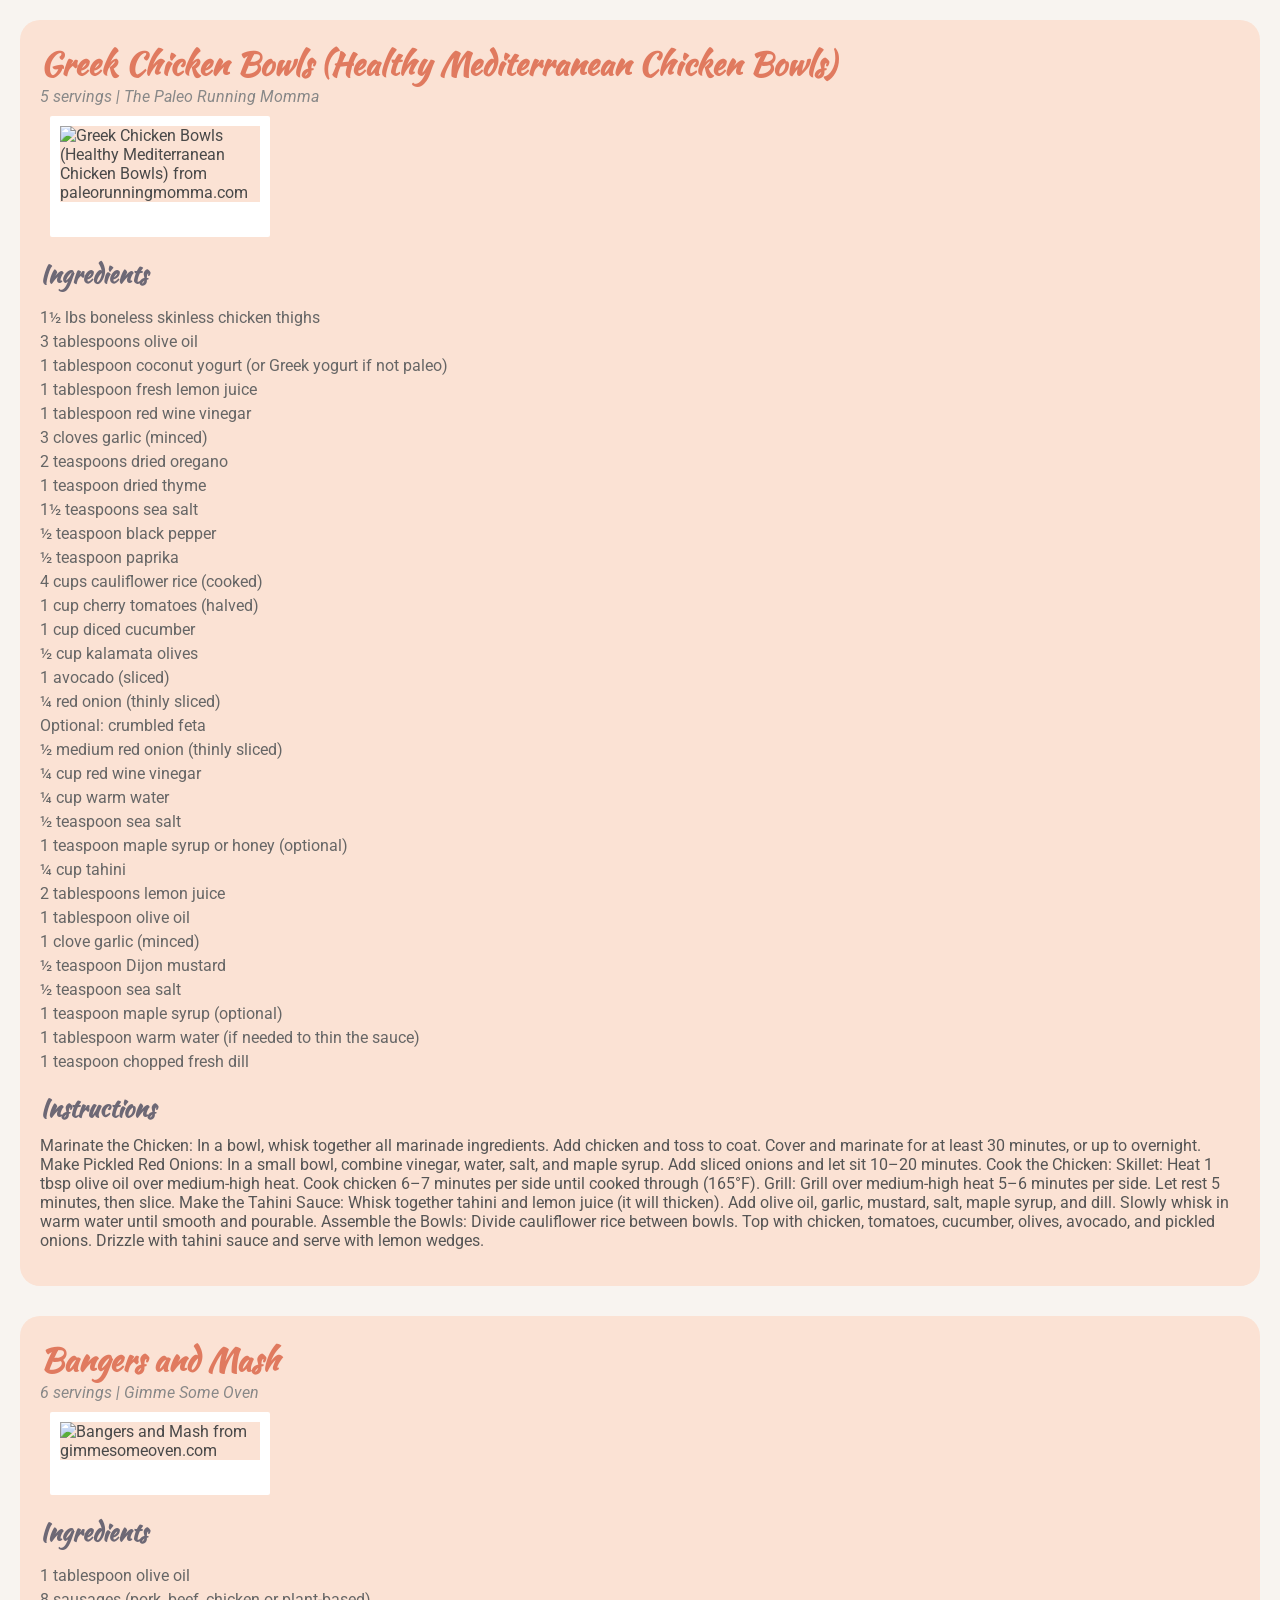
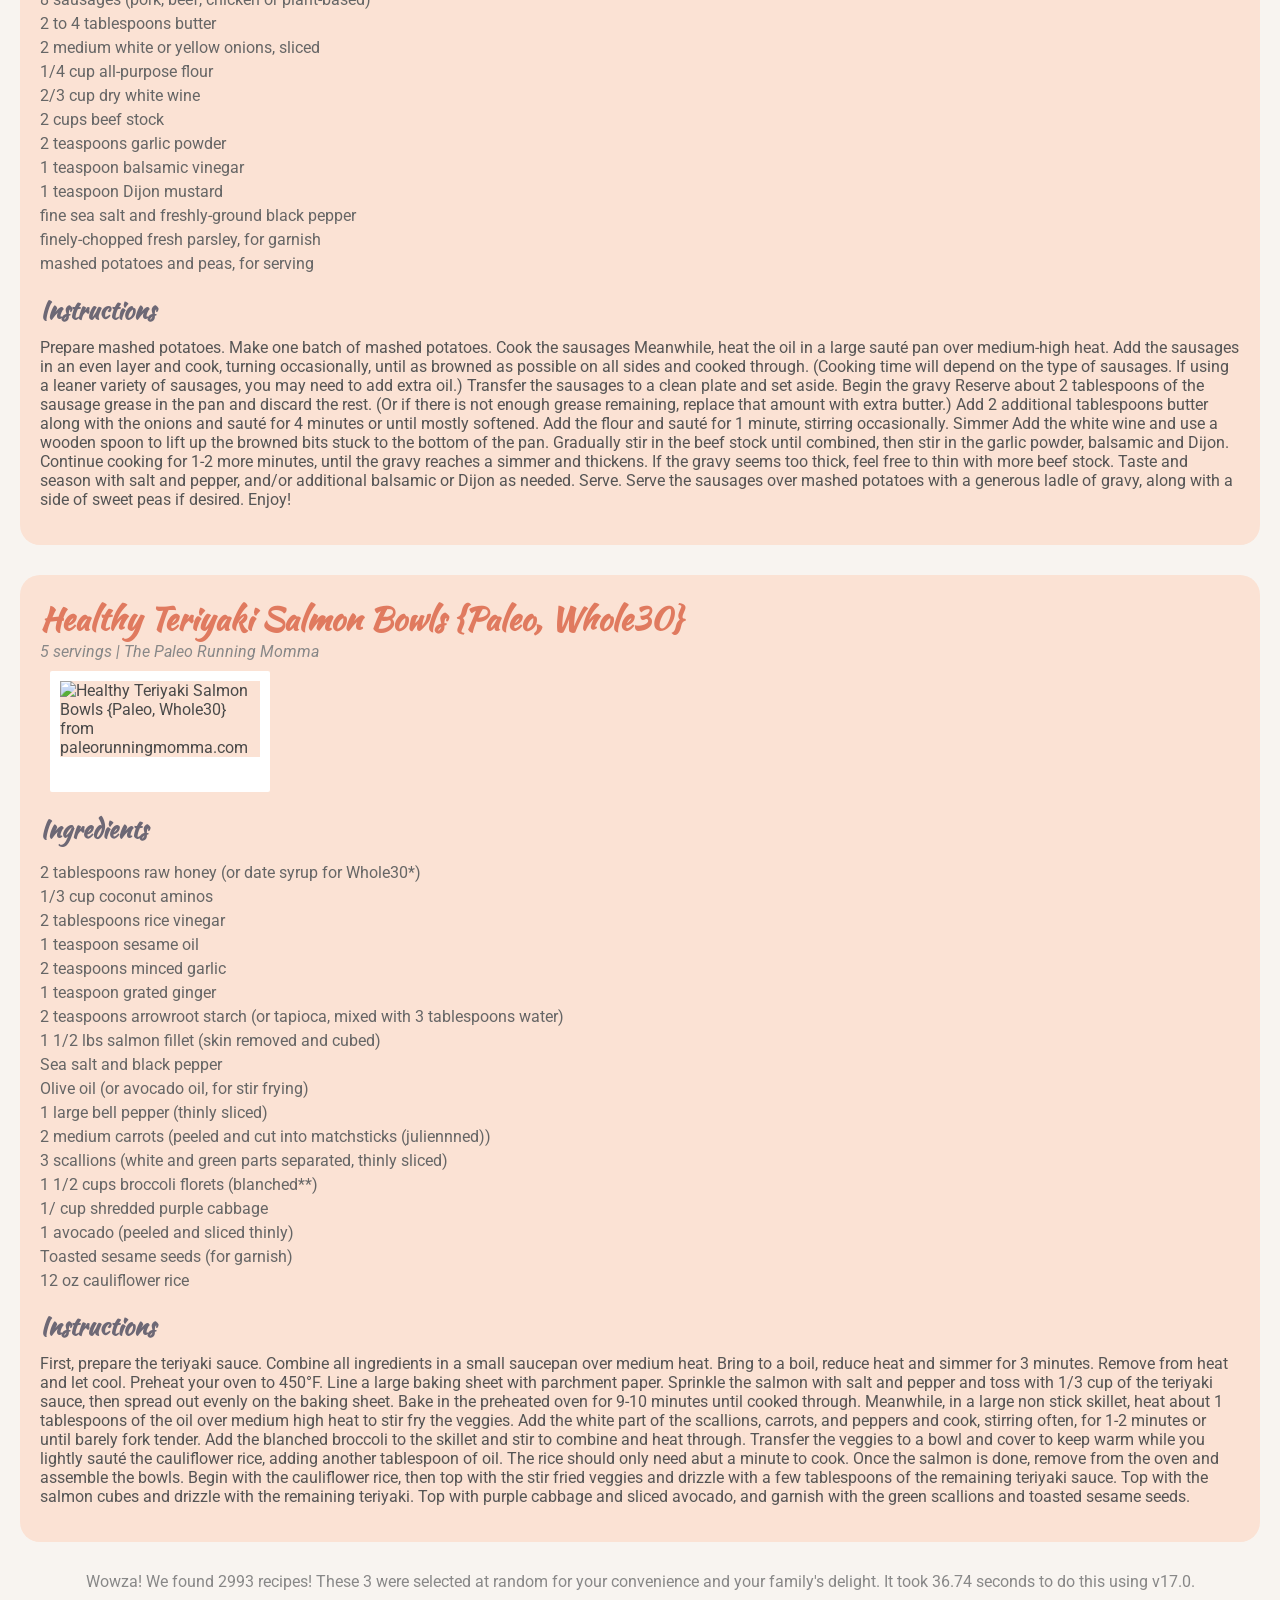
==== index.html @ 6d7c13f7 "Update weekly meals 2026-10-02" ====
<!DOCTYPE html>
<html lang="en">
    <head>
        <meta charset="UTF-8">
        <meta name="viewport" content="width=device-width, initial-scale=1.0">
        <title>Delicious Recipes</title>
        <link href="https://fonts.googleapis.com/css?family=Roboto" rel="stylesheet" type="text/css">
        <link href='https://fonts.googleapis.com/css?family=Kaushan+Script' rel='stylesheet' type='text/css'>
        <style>
            * {
                box-sizing: border-box;
            }

            body {
                font-family: "Roboto", sans-serif;
                background-color: #f8f4f0;
                color: #494949;
                margin: 20px;
            }

            h1 {
                font-family: "Kaushan Script", cursive;
                color: #e07a5f; /* Terracotta */
                margin: 0;
            }

            h2 {
                font-family: "Kaushan Script", cursive;
                color: #6d6875; /* Muted Purple */
                margin-bottom: 10px;
            }

            i {
                color: #888;
               display: block;
                margin-top: 0;
            }

            p {
                color: #555;
                margin-top: 0;
            }

            ul {
                list-style-type: none;
                padding: 0;
            }

            li {
                color: #666;
                margin-bottom: 5px;
            }

            .card {
                background-color: #fbe2d4;
                border-radius: 20px;
                padding: 20px;
                margin-bottom: 30px;
            }

            .polaroid {
                margin: 10px;
                position: relative;
                width: 220px;
            }

            .polaroid img {
                max-width: 250px;
                max-height: 250px;
                border-radius: 2px;
                border: 10px solid #fff;
                border-bottom: 35px solid #fff;
            }
        </style>
    </head>
	<body>
		<div class="card">
			<h1>Greek Chicken Bowls (Healthy Mediterranean Chicken Bowls)</h1>
			<i>5 servings | The Paleo Running Momma</i>
<div class="polaroid">
				<img src=https://www.paleorunningmomma.com/wp-content/uploads/2026/03/greek-chicken-bowls-9-scaled.jpg alt="Greek Chicken Bowls (Healthy Mediterranean Chicken Bowls) from paleorunningmomma.com" loading="lazy" />
			</div>
			<h2>Ingredients</h2>
			<ul>
				<li>1½ lbs boneless skinless chicken thighs</li>
				<li>3 tablespoons olive oil</li>
				<li>1 tablespoon coconut yogurt (or Greek yogurt if not paleo)</li>
				<li>1 tablespoon fresh lemon juice</li>
				<li>1 tablespoon red wine vinegar</li>
				<li>3 cloves garlic (minced)</li>
				<li>2 teaspoons dried oregano</li>
				<li>1 teaspoon dried thyme</li>
				<li>1½ teaspoons sea salt</li>
				<li>½ teaspoon black pepper</li>
				<li>½ teaspoon paprika</li>
				<li>4 cups cauliflower rice (cooked)</li>
				<li>1 cup cherry tomatoes (halved)</li>
				<li>1 cup diced cucumber</li>
				<li>½ cup kalamata olives</li>
				<li>1 avocado (sliced)</li>
				<li>¼ red onion (thinly sliced)</li>
				<li>Optional: crumbled feta</li>
				<li>½ medium red onion (thinly sliced)</li>
				<li>¼ cup red wine vinegar</li>
				<li>¼ cup warm water</li>
				<li>½ teaspoon sea salt</li>
				<li>1 teaspoon maple syrup or honey (optional)</li>
				<li>¼ cup tahini</li>
				<li>2 tablespoons lemon juice</li>
				<li>1 tablespoon olive oil</li>
				<li>1 clove garlic (minced)</li>
				<li>½ teaspoon Dijon mustard</li>
				<li>½ teaspoon sea salt</li>
				<li>1 teaspoon maple syrup (optional)</li>
				<li>1 tablespoon warm water (if needed to thin the sauce)</li>
				<li>1 teaspoon chopped fresh dill</li>
			</ul>
			<h2>Instructions</h2>
			<p>Marinate the Chicken:
In a bowl, whisk together all marinade ingredients. Add chicken and toss to coat. Cover and marinate for at least 30 minutes, or up to overnight.
Make Pickled Red Onions:
In a small bowl, combine vinegar, water, salt, and maple syrup. Add sliced onions and let sit 10–20 minutes.
Cook the Chicken:
Skillet: Heat 1 tbsp olive oil over medium-high heat. Cook chicken 6–7 minutes per side until cooked through (165°F).
Grill: Grill over medium-high heat 5–6 minutes per side.
Let rest 5 minutes, then slice.
Make the Tahini Sauce:
Whisk together tahini and lemon juice (it will thicken). Add olive oil, garlic, mustard, salt, maple syrup, and dill. Slowly whisk in warm water until smooth and pourable.
Assemble the Bowls:
Divide cauliflower rice between bowls. Top with chicken, tomatoes, cucumber, olives, avocado, and pickled onions. Drizzle with tahini sauce and serve with lemon wedges.</p>
		</div>
		<div class="card">
			<h1>Bangers and Mash</h1>
			<i>6 servings | Gimme Some Oven</i>
<div class="polaroid">
				<img src=https://www.gimmesomeoven.com/wp-content/uploads/2024/12/Bangers-and-Mash-Recipe-10-225x225.jpg alt="Bangers and Mash from gimmesomeoven.com" loading="lazy" />
			</div>
			<h2>Ingredients</h2>
			<ul>
				<li>1 tablespoon olive oil</li>
				<li>8 sausages (pork, beef, chicken or plant-based)</li>
				<li>2 to 4 tablespoons butter</li>
				<li>2 medium white or yellow onions, sliced</li>
				<li>1/4 cup all-purpose flour</li>
				<li>2/3 cup dry white wine</li>
				<li>2 cups beef stock</li>
				<li>2 teaspoons garlic powder</li>
				<li>1 teaspoon balsamic vinegar</li>
				<li>1 teaspoon Dijon mustard</li>
				<li>fine sea salt and freshly-ground black pepper</li>
				<li>finely-chopped fresh parsley, for garnish</li>
				<li>mashed potatoes and peas, for serving</li>
			</ul>
			<h2>Instructions</h2>
			<p>Prepare mashed potatoes.
Make one batch of mashed potatoes.
Cook the sausages
Meanwhile, heat the oil in a large sauté pan over medium-high heat. Add the sausages in an even layer and cook, turning occasionally, until as browned as possible on all sides and cooked through. (Cooking time will depend on the type of sausages. If using a leaner variety of sausages, you may need to add extra oil.) Transfer the sausages to a clean plate and set aside.
Begin the gravy
Reserve about 2 tablespoons of the sausage grease in the pan and discard the rest. (Or if there is not enough grease remaining, replace that amount with extra butter.) Add 2 additional tablespoons butter along with the onions and sauté for 4 minutes or until mostly softened. Add the flour and sauté for 1 minute, stirring occasionally.
Simmer
Add the white wine and use a wooden spoon to lift up the browned bits stuck to the bottom of the pan. Gradually stir in the beef stock until combined, then stir in the garlic powder, balsamic and Dijon. Continue cooking for 1-2 more minutes, until the gravy reaches a simmer and thickens. If the gravy seems too thick, feel free to thin with more beef stock. Taste and season with salt and pepper, and/or additional balsamic or Dijon as needed.
Serve. Serve the sausages over mashed potatoes with a generous ladle of gravy, along with a side of sweet peas if desired. Enjoy!</p>
		</div>
		<div class="card">
			<h1>Healthy Teriyaki Salmon Bowls {Paleo, Whole30}</h1>
			<i>5 servings | The Paleo Running Momma</i>
<div class="polaroid">
				<img src=https://www.paleorunningmomma.com/wp-content/uploads/2026/03/paleo-teriyaki-salmon-bowls-3-scaled.jpg alt="Healthy Teriyaki Salmon Bowls {Paleo, Whole30} from paleorunningmomma.com" loading="lazy" />
			</div>
			<h2>Ingredients</h2>
			<ul>
				<li>2 tablespoons raw honey (or date syrup for Whole30*)</li>
				<li>1/3 cup coconut aminos</li>
				<li>2 tablespoons rice vinegar</li>
				<li>1 teaspoon sesame oil</li>
				<li>2 teaspoons minced garlic</li>
				<li>1 teaspoon grated ginger</li>
				<li>2 teaspoons arrowroot starch (or tapioca, mixed with 3 tablespoons water)</li>
				<li>1 1/2 lbs salmon fillet (skin removed and cubed)</li>
				<li>Sea salt and black pepper</li>
				<li>Olive oil (or avocado oil, for stir frying)</li>
				<li>1 large bell pepper (thinly sliced)</li>
				<li>2 medium carrots (peeled and cut into matchsticks (juliennned))</li>
				<li>3 scallions (white and green parts separated, thinly sliced)</li>
				<li>1 1/2 cups broccoli florets (blanched**)</li>
				<li>1/ cup shredded purple cabbage</li>
				<li>1 avocado (peeled and sliced thinly)</li>
				<li>Toasted sesame seeds (for garnish)</li>
				<li>12 oz cauliflower rice</li>
			</ul>
			<h2>Instructions</h2>
			<p>First, prepare the teriyaki sauce. Combine all ingredients in a small saucepan over medium heat. Bring to a boil, reduce heat and simmer for 3 minutes. Remove from heat and let cool.
Preheat your oven to 450°F. Line a large baking sheet with parchment paper. Sprinkle the salmon with salt and pepper and toss with 1/3 cup of the teriyaki sauce, then spread out evenly on the baking sheet. Bake in the preheated oven for 9-10 minutes until cooked through.
Meanwhile, in a large non stick skillet, heat about 1 tablespoons of the oil over medium high heat to stir fry the veggies. Add the white part of the scallions, carrots, and peppers and cook, stirring often, for 1-2 minutes or until barely fork tender. Add the blanched broccoli to the skillet and stir to combine and heat through.
Transfer the veggies to a bowl and cover to keep warm while you lightly sauté the cauliflower rice, adding another tablespoon of oil. The rice should only need abut a minute to cook.
Once the salmon is done, remove from the oven and assemble the bowls. Begin with the cauliflower rice, then top with the stir fried veggies and drizzle with a few tablespoons of the remaining teriyaki sauce. Top with the salmon cubes and drizzle with the remaining teriyaki. Top with purple cabbage and sliced avocado, and garnish with the green scallions and toasted sesame seeds.</p>
		</div>
		<p style="color: #888;text-align: center;">Wowza! We found 2993 recipes! These 3 were selected at random for your convenience and your family's delight. It took 36.74 seconds to do this using v17.0.</p>
</body>
</html>
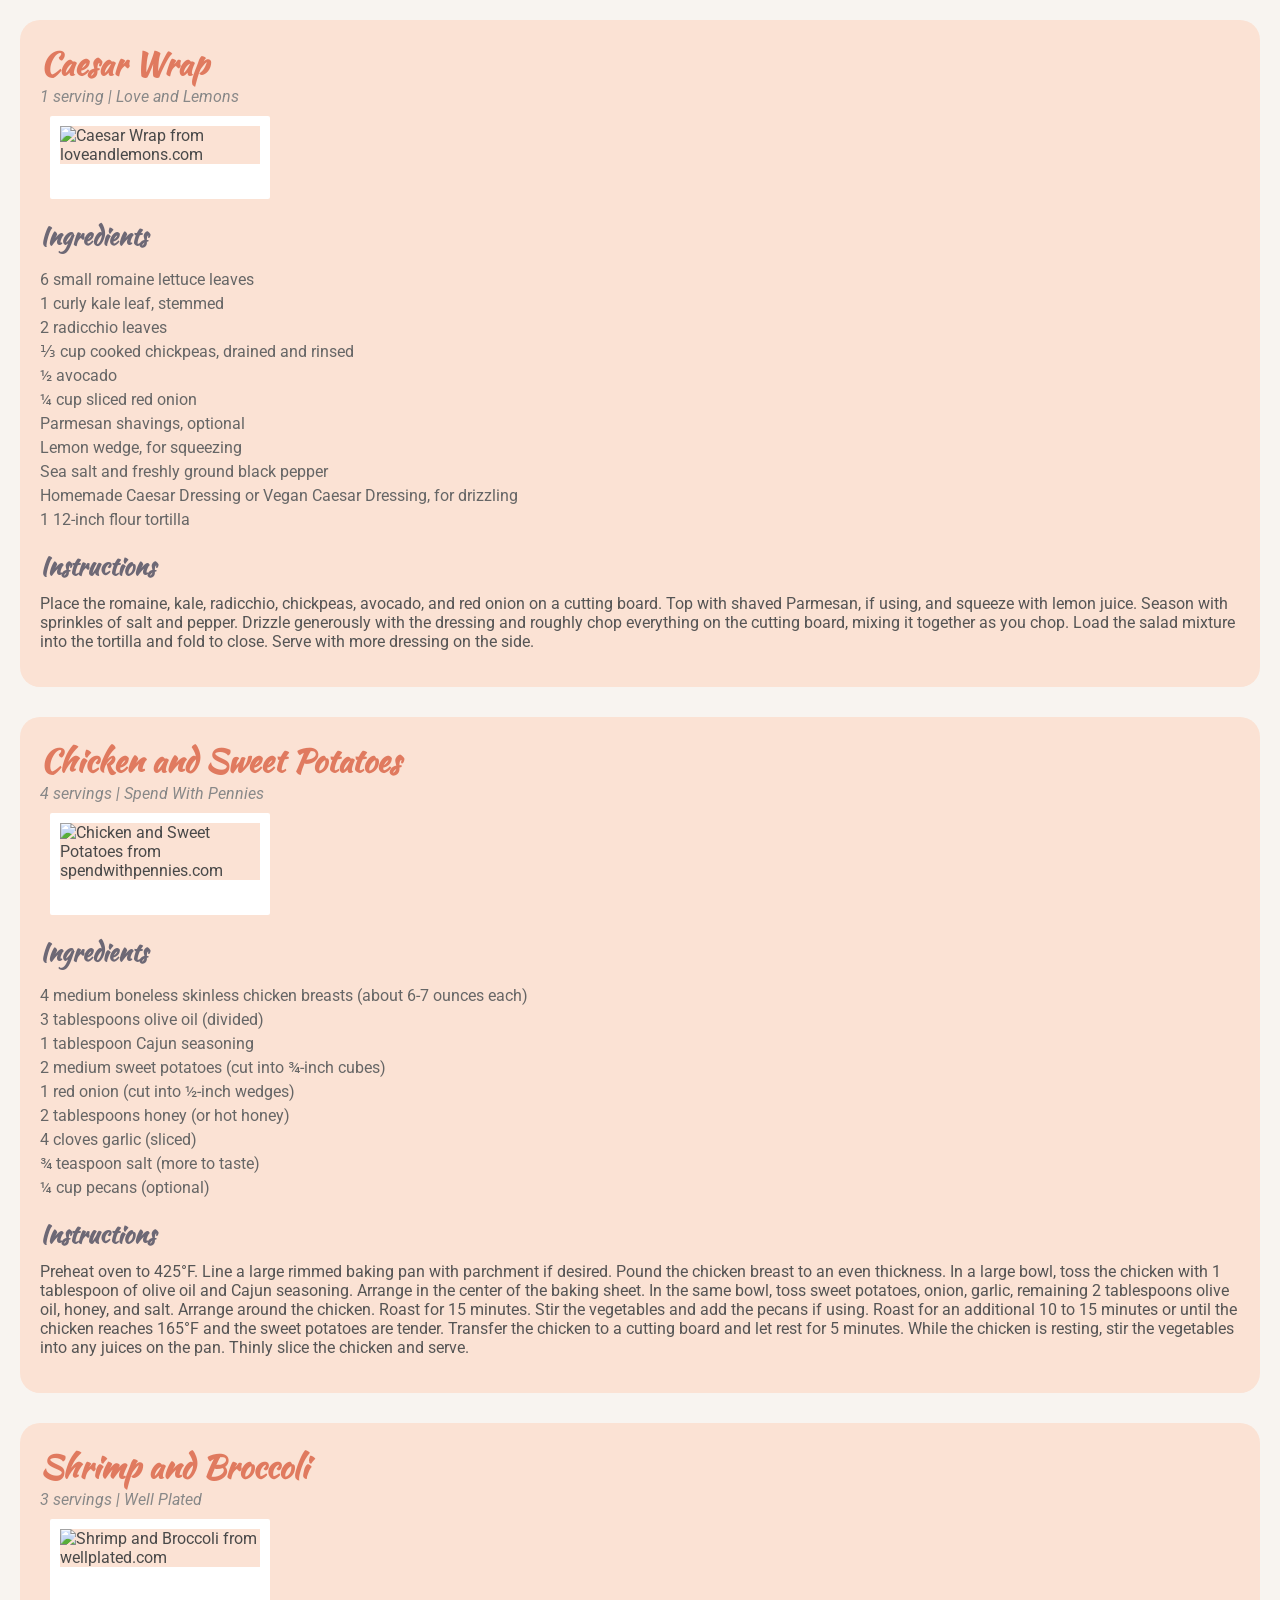
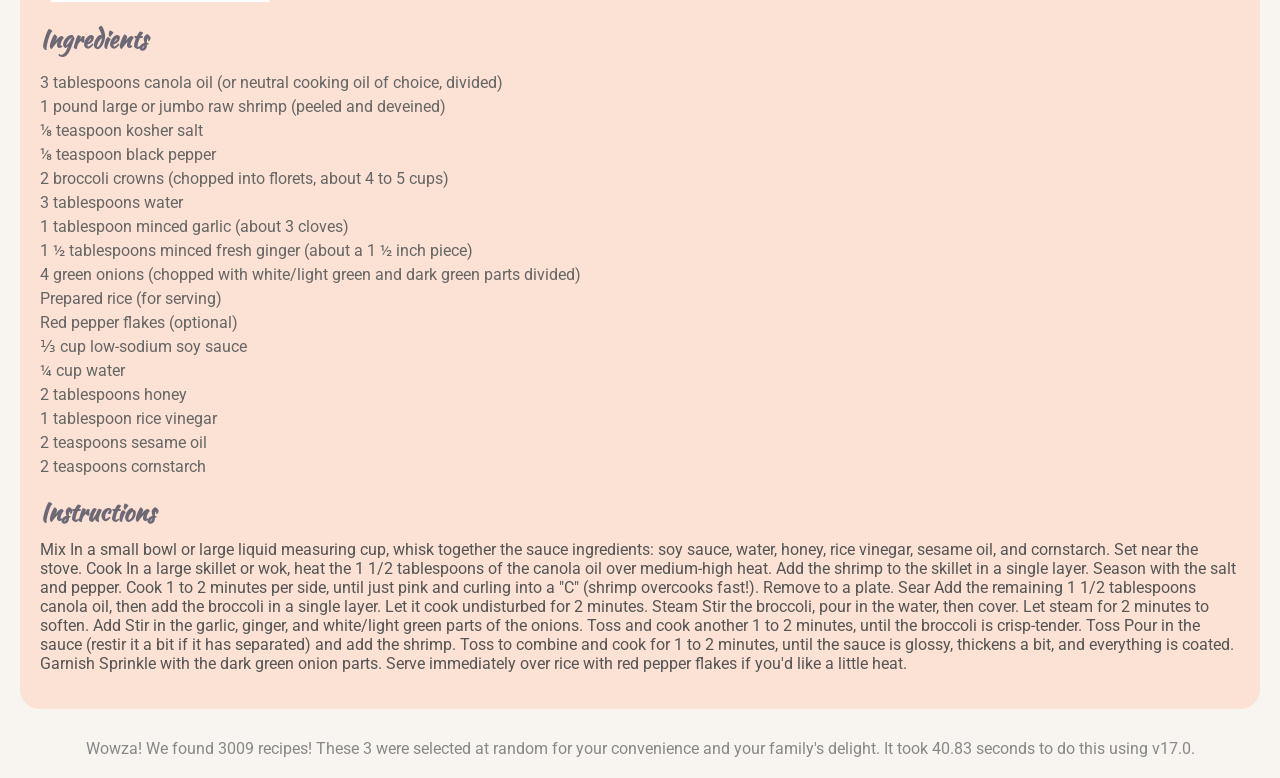
==== commit 982cc78d: "Update weekly meals 2026-10-09" ====
--- a/index.html
+++ b/index.html
@@ -75,127 +75,99 @@
     </head>
 	<body>
 		<div class="card">
-			<h1>Greek Chicken Bowls (Healthy Mediterranean Chicken Bowls)</h1>
-			<i>5 servings | The Paleo Running Momma</i>
+			<h1>Caesar Wrap</h1>
+			<i>1 serving | Love and Lemons</i>
 <div class="polaroid">
-				<img src=https://www.paleorunningmomma.com/wp-content/uploads/2026/03/greek-chicken-bowls-9-scaled.jpg alt="Greek Chicken Bowls (Healthy Mediterranean Chicken Bowls) from paleorunningmomma.com" loading="lazy" />
+				<img src=https://cdn.loveandlemons.com/wp-content/uploads/2026/04/caesar-salad-wrap-social.jpg alt="Caesar Wrap from loveandlemons.com" loading="lazy" />
 			</div>
 			<h2>Ingredients</h2>
 			<ul>
-				<li>1½ lbs boneless skinless chicken thighs</li>
-				<li>3 tablespoons olive oil</li>
-				<li>1 tablespoon coconut yogurt (or Greek yogurt if not paleo)</li>
-				<li>1 tablespoon fresh lemon juice</li>
-				<li>1 tablespoon red wine vinegar</li>
-				<li>3 cloves garlic (minced)</li>
-				<li>2 teaspoons dried oregano</li>
-				<li>1 teaspoon dried thyme</li>
-				<li>1½ teaspoons sea salt</li>
-				<li>½ teaspoon black pepper</li>
-				<li>½ teaspoon paprika</li>
-				<li>4 cups cauliflower rice (cooked)</li>
-				<li>1 cup cherry tomatoes (halved)</li>
-				<li>1 cup diced cucumber</li>
-				<li>½ cup kalamata olives</li>
-				<li>1 avocado (sliced)</li>
-				<li>¼ red onion (thinly sliced)</li>
-				<li>Optional: crumbled feta</li>
-				<li>½ medium red onion (thinly sliced)</li>
-				<li>¼ cup red wine vinegar</li>
-				<li>¼ cup warm water</li>
-				<li>½ teaspoon sea salt</li>
-				<li>1 teaspoon maple syrup or honey (optional)</li>
-				<li>¼ cup tahini</li>
-				<li>2 tablespoons lemon juice</li>
-				<li>1 tablespoon olive oil</li>
-				<li>1 clove garlic (minced)</li>
-				<li>½ teaspoon Dijon mustard</li>
-				<li>½ teaspoon sea salt</li>
-				<li>1 teaspoon maple syrup (optional)</li>
-				<li>1 tablespoon warm water (if needed to thin the sauce)</li>
-				<li>1 teaspoon chopped fresh dill</li>
+				<li>6 small romaine lettuce leaves</li>
+				<li>1 curly kale leaf, stemmed</li>
+				<li>2 radicchio leaves</li>
+				<li>⅓ cup cooked chickpeas, drained and rinsed</li>
+				<li>½ avocado</li>
+				<li>¼ cup sliced red onion</li>
+				<li>Parmesan shavings, optional</li>
+				<li>Lemon wedge, for squeezing</li>
+				<li>Sea salt and freshly ground black pepper</li>
+				<li>Homemade Caesar Dressing or Vegan Caesar Dressing, for drizzling</li>
+				<li>1 12-inch flour tortilla</li>
 			</ul>
 			<h2>Instructions</h2>
-			<p>Marinate the Chicken:
-In a bowl, whisk together all marinade ingredients. Add chicken and toss to coat. Cover and marinate for at least 30 minutes, or up to overnight.
-Make Pickled Red Onions:
-In a small bowl, combine vinegar, water, salt, and maple syrup. Add sliced onions and let sit 10–20 minutes.
-Cook the Chicken:
-Skillet: Heat 1 tbsp olive oil over medium-high heat. Cook chicken 6–7 minutes per side until cooked through (165°F).
-Grill: Grill over medium-high heat 5–6 minutes per side.
-Let rest 5 minutes, then slice.
-Make the Tahini Sauce:
-Whisk together tahini and lemon juice (it will thicken). Add olive oil, garlic, mustard, salt, maple syrup, and dill. Slowly whisk in warm water until smooth and pourable.
-Assemble the Bowls:
-Divide cauliflower rice between bowls. Top with chicken, tomatoes, cucumber, olives, avocado, and pickled onions. Drizzle with tahini sauce and serve with lemon wedges.</p>
+			<p>Place the romaine, kale, radicchio, chickpeas, avocado, and red onion on a cutting board. Top with shaved Parmesan, if using, and squeeze with lemon juice. Season with sprinkles of salt and pepper.
+Drizzle generously with the dressing and roughly chop everything on the cutting board, mixing it together as you chop.
+Load the salad mixture into the tortilla and fold to close. Serve with more dressing on the side.</p>
 		</div>
 		<div class="card">
-			<h1>Bangers and Mash</h1>
-			<i>6 servings | Gimme Some Oven</i>
+			<h1>Chicken and Sweet Potatoes</h1>
+			<i>4 servings | Spend With Pennies</i>
 <div class="polaroid">
-				<img src=https://www.gimmesomeoven.com/wp-content/uploads/2024/12/Bangers-and-Mash-Recipe-10-225x225.jpg alt="Bangers and Mash from gimmesomeoven.com" loading="lazy" />
+				<img src=https://www.spendwithpennies.com/wp-content/uploads/2026/08/Sheet-Pan-Chicken-and-Sweet-Potatoes-SpendWithPennies-9.jpg alt="Chicken and Sweet Potatoes from spendwithpennies.com" loading="lazy" />
 			</div>
 			<h2>Ingredients</h2>
 			<ul>
-				<li>1 tablespoon olive oil</li>
-				<li>8 sausages (pork, beef, chicken or plant-based)</li>
-				<li>2 to 4 tablespoons butter</li>
-				<li>2 medium white or yellow onions, sliced</li>
-				<li>1/4 cup all-purpose flour</li>
-				<li>2/3 cup dry white wine</li>
-				<li>2 cups beef stock</li>
-				<li>2 teaspoons garlic powder</li>
-				<li>1 teaspoon balsamic vinegar</li>
-				<li>1 teaspoon Dijon mustard</li>
-				<li>fine sea salt and freshly-ground black pepper</li>
-				<li>finely-chopped fresh parsley, for garnish</li>
-				<li>mashed potatoes and peas, for serving</li>
+				<li>4 medium boneless skinless chicken breasts (about 6-7 ounces each)</li>
+				<li>3 tablespoons olive oil (divided)</li>
+				<li>1 tablespoon Cajun seasoning</li>
+				<li>2 medium sweet potatoes (cut into ¾-inch cubes)</li>
+				<li>1 red onion (cut into ½-inch wedges)</li>
+				<li>2 tablespoons honey (or hot honey)</li>
+				<li>4 cloves garlic (sliced)</li>
+				<li>¾ teaspoon salt (more to taste)</li>
+				<li>¼ cup pecans (optional)</li>
 			</ul>
 			<h2>Instructions</h2>
-			<p>Prepare mashed potatoes.
-Make one batch of mashed potatoes.
-Cook the sausages
-Meanwhile, heat the oil in a large sauté pan over medium-high heat. Add the sausages in an even layer and cook, turning occasionally, until as browned as possible on all sides and cooked through. (Cooking time will depend on the type of sausages. If using a leaner variety of sausages, you may need to add extra oil.) Transfer the sausages to a clean plate and set aside.
-Begin the gravy
-Reserve about 2 tablespoons of the sausage grease in the pan and discard the rest. (Or if there is not enough grease remaining, replace that amount with extra butter.) Add 2 additional tablespoons butter along with the onions and sauté for 4 minutes or until mostly softened. Add the flour and sauté for 1 minute, stirring occasionally.
-Simmer
-Add the white wine and use a wooden spoon to lift up the browned bits stuck to the bottom of the pan. Gradually stir in the beef stock until combined, then stir in the garlic powder, balsamic and Dijon. Continue cooking for 1-2 more minutes, until the gravy reaches a simmer and thickens. If the gravy seems too thick, feel free to thin with more beef stock. Taste and season with salt and pepper, and/or additional balsamic or Dijon as needed.
-Serve. Serve the sausages over mashed potatoes with a generous ladle of gravy, along with a side of sweet peas if desired. Enjoy!</p>
+			<p>Preheat oven to 425°F. Line a large rimmed baking pan with parchment if desired.
+Pound the chicken breast to an even thickness.
+In a large bowl, toss the chicken with 1 tablespoon of olive oil and Cajun seasoning. Arrange in the center of the baking sheet.
+In the same bowl, toss sweet potatoes, onion, garlic, remaining 2 tablespoons olive oil, honey, and salt. Arrange around the chicken.
+Roast for 15 minutes. Stir the vegetables and add the pecans if using. Roast for an additional 10 to 15 minutes or until the chicken reaches 165°F and the sweet potatoes are tender.
+Transfer the chicken to a cutting board and let rest for 5 minutes. While the chicken is resting, stir the vegetables into any juices on the pan.
+Thinly slice the chicken and serve.</p>
 		</div>
 		<div class="card">
-			<h1>Healthy Teriyaki Salmon Bowls {Paleo, Whole30}</h1>
-			<i>5 servings | The Paleo Running Momma</i>
+			<h1>Shrimp and Broccoli</h1>
+			<i>3 servings | Well Plated</i>
 <div class="polaroid">
-				<img src=https://www.paleorunningmomma.com/wp-content/uploads/2026/03/paleo-teriyaki-salmon-bowls-3-scaled.jpg alt="Healthy Teriyaki Salmon Bowls {Paleo, Whole30} from paleorunningmomma.com" loading="lazy" />
+				<img src=https://www.wellplated.com/wp-content/uploads/2026/07/Shrimp-and-Broccoli-Discover.jpg alt="Shrimp and Broccoli from wellplated.com" loading="lazy" />
 			</div>
 			<h2>Ingredients</h2>
 			<ul>
-				<li>2 tablespoons raw honey (or date syrup for Whole30*)</li>
-				<li>1/3 cup coconut aminos</li>
-				<li>2 tablespoons rice vinegar</li>
-				<li>1 teaspoon sesame oil</li>
-				<li>2 teaspoons minced garlic</li>
-				<li>1 teaspoon grated ginger</li>
-				<li>2 teaspoons arrowroot starch (or tapioca, mixed with 3 tablespoons water)</li>
-				<li>1 1/2 lbs salmon fillet (skin removed and cubed)</li>
-				<li>Sea salt and black pepper</li>
-				<li>Olive oil (or avocado oil, for stir frying)</li>
-				<li>1 large bell pepper (thinly sliced)</li>
-				<li>2 medium carrots (peeled and cut into matchsticks (juliennned))</li>
-				<li>3 scallions (white and green parts separated, thinly sliced)</li>
-				<li>1 1/2 cups broccoli florets (blanched**)</li>
-				<li>1/ cup shredded purple cabbage</li>
-				<li>1 avocado (peeled and sliced thinly)</li>
-				<li>Toasted sesame seeds (for garnish)</li>
-				<li>12 oz cauliflower rice</li>
+				<li>3 tablespoons canola oil (or neutral cooking oil of choice, divided)</li>
+				<li>1 pound large or jumbo raw shrimp (peeled and deveined)</li>
+				<li>⅛ teaspoon kosher salt</li>
+				<li>⅛ teaspoon black pepper</li>
+				<li>2 broccoli crowns (chopped into florets, about 4 to 5 cups)</li>
+				<li>3 tablespoons water</li>
+				<li>1 tablespoon minced garlic (about 3 cloves)</li>
+				<li>1 ½ tablespoons minced fresh ginger (about a 1 ½ inch piece)</li>
+				<li>4 green onions (chopped with white/light green and dark green parts divided)</li>
+				<li>Prepared rice (for serving)</li>
+				<li>Red pepper flakes (optional)</li>
+				<li>⅓ cup low-sodium soy sauce</li>
+				<li>¼ cup water</li>
+				<li>2 tablespoons honey</li>
+				<li>1 tablespoon rice vinegar</li>
+				<li>2 teaspoons sesame oil</li>
+				<li>2 teaspoons cornstarch</li>
 			</ul>
 			<h2>Instructions</h2>
-			<p>First, prepare the teriyaki sauce. Combine all ingredients in a small saucepan over medium heat. Bring to a boil, reduce heat and simmer for 3 minutes. Remove from heat and let cool.
-Preheat your oven to 450°F. Line a large baking sheet with parchment paper. Sprinkle the salmon with salt and pepper and toss with 1/3 cup of the teriyaki sauce, then spread out evenly on the baking sheet. Bake in the preheated oven for 9-10 minutes until cooked through.
-Meanwhile, in a large non stick skillet, heat about 1 tablespoons of the oil over medium high heat to stir fry the veggies. Add the white part of the scallions, carrots, and peppers and cook, stirring often, for 1-2 minutes or until barely fork tender. Add the blanched broccoli to the skillet and stir to combine and heat through.
-Transfer the veggies to a bowl and cover to keep warm while you lightly sauté the cauliflower rice, adding another tablespoon of oil. The rice should only need abut a minute to cook.
-Once the salmon is done, remove from the oven and assemble the bowls. Begin with the cauliflower rice, then top with the stir fried veggies and drizzle with a few tablespoons of the remaining teriyaki sauce. Top with the salmon cubes and drizzle with the remaining teriyaki. Top with purple cabbage and sliced avocado, and garnish with the green scallions and toasted sesame seeds.</p>
+			<p>Mix
+In a small bowl or large liquid measuring cup, whisk together the sauce ingredients: soy sauce, water, honey, rice vinegar, sesame oil, and cornstarch. Set near the stove.
+Cook
+In a large skillet or wok, heat the 1 1/2 tablespoons of the canola oil over medium-high heat. Add the shrimp to the skillet in a single layer. Season with the salt and pepper. Cook 1 to 2 minutes per side, until just pink and curling into a "C" (shrimp overcooks fast!). Remove to a plate.
+Sear
+Add the remaining 1 1/2 tablespoons canola oil, then add the broccoli in a single layer. Let it cook undisturbed for 2 minutes.
+Steam
+Stir the broccoli, pour in the water, then cover. Let steam for 2 minutes to soften.
+Add
+Stir in the garlic, ginger, and white/light green parts of the onions. Toss and cook another 1 to 2 minutes, until the broccoli is crisp-tender.
+Toss
+Pour in the sauce (restir it a bit if it has separated) and add the shrimp. Toss to combine and cook for 1 to 2 minutes, until the sauce is glossy, thickens a bit, and everything is coated.
+Garnish
+Sprinkle with the dark green onion parts. Serve immediately over rice with red pepper flakes if you'd like a little heat.</p>
 		</div>
-		<p style="color: #888;text-align: center;">Wowza! We found 2993 recipes! These 3 were selected at random for your convenience and your family's delight. It took 36.74 seconds to do this using v17.0.</p>
+		<p style="color: #888;text-align: center;">Wowza! We found 3009 recipes! These 3 were selected at random for your convenience and your family's delight. It took 40.83 seconds to do this using v17.0.</p>
 </body>
 </html>
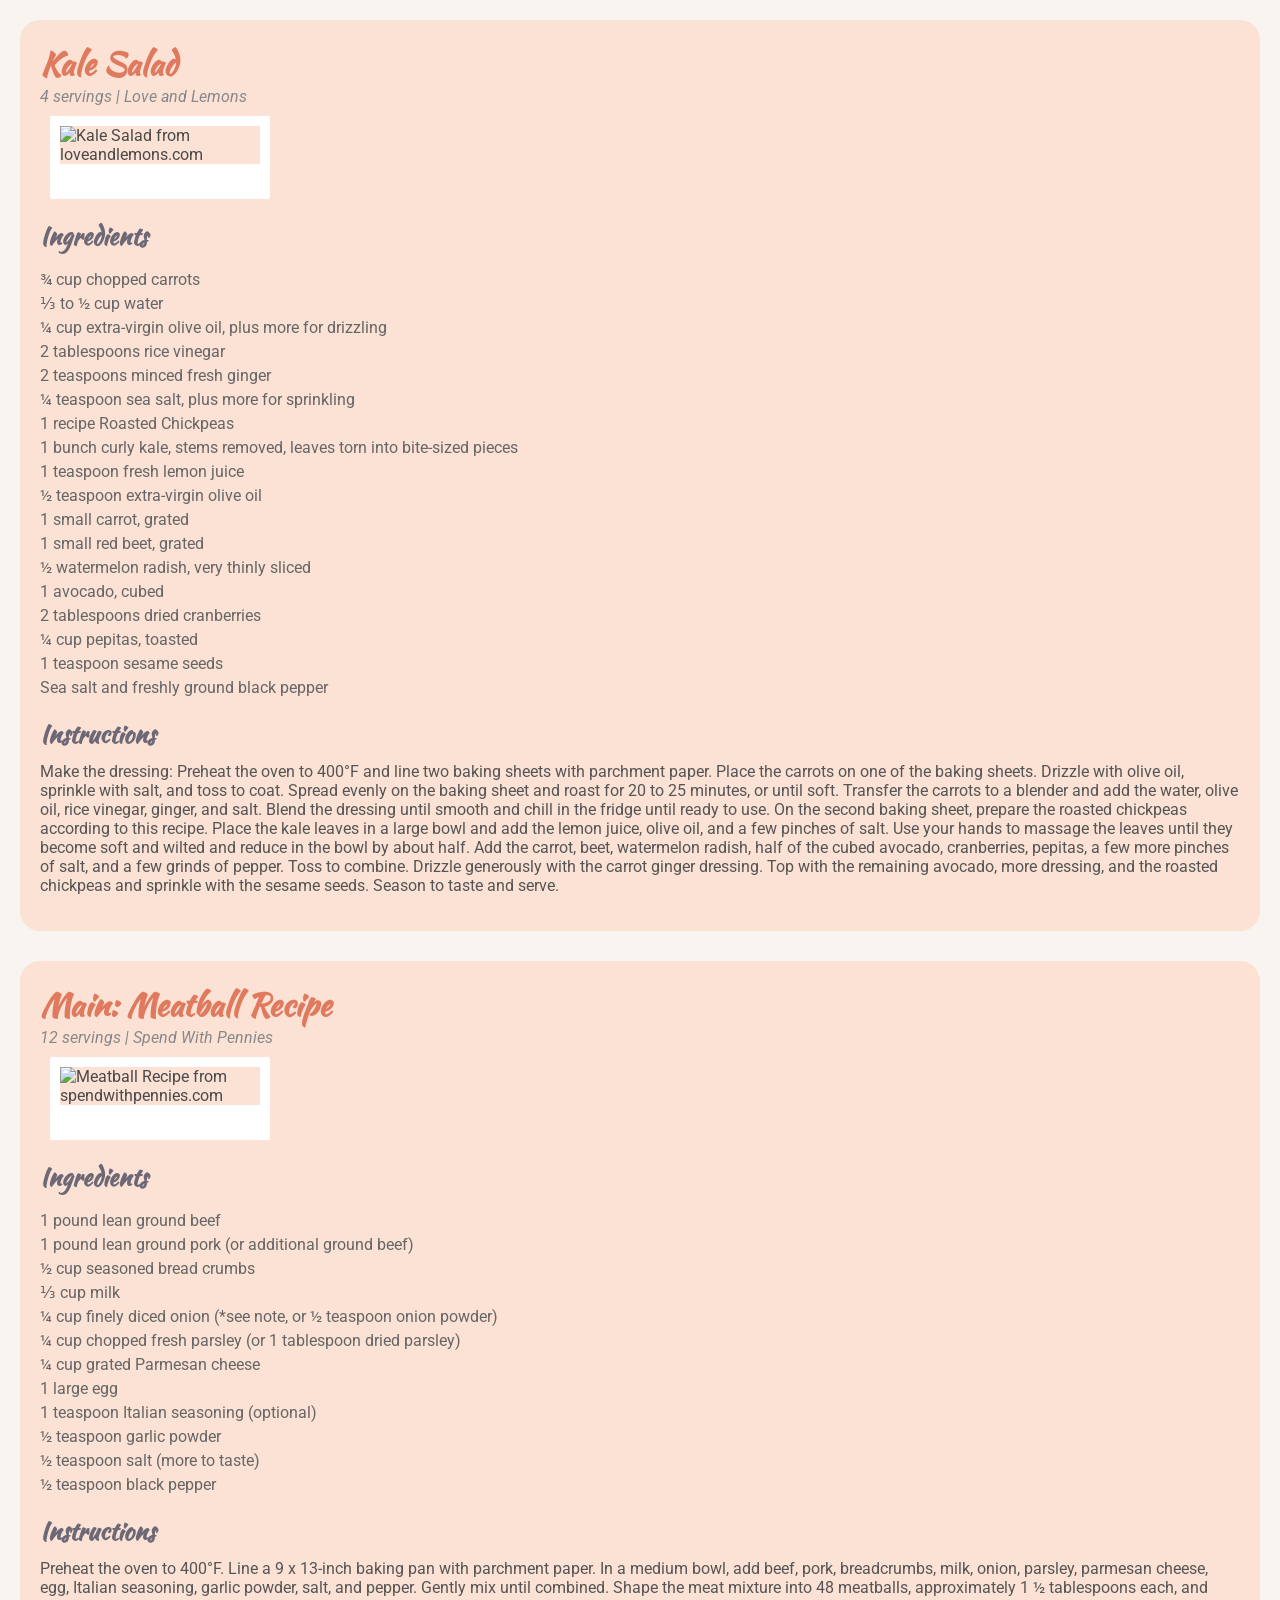
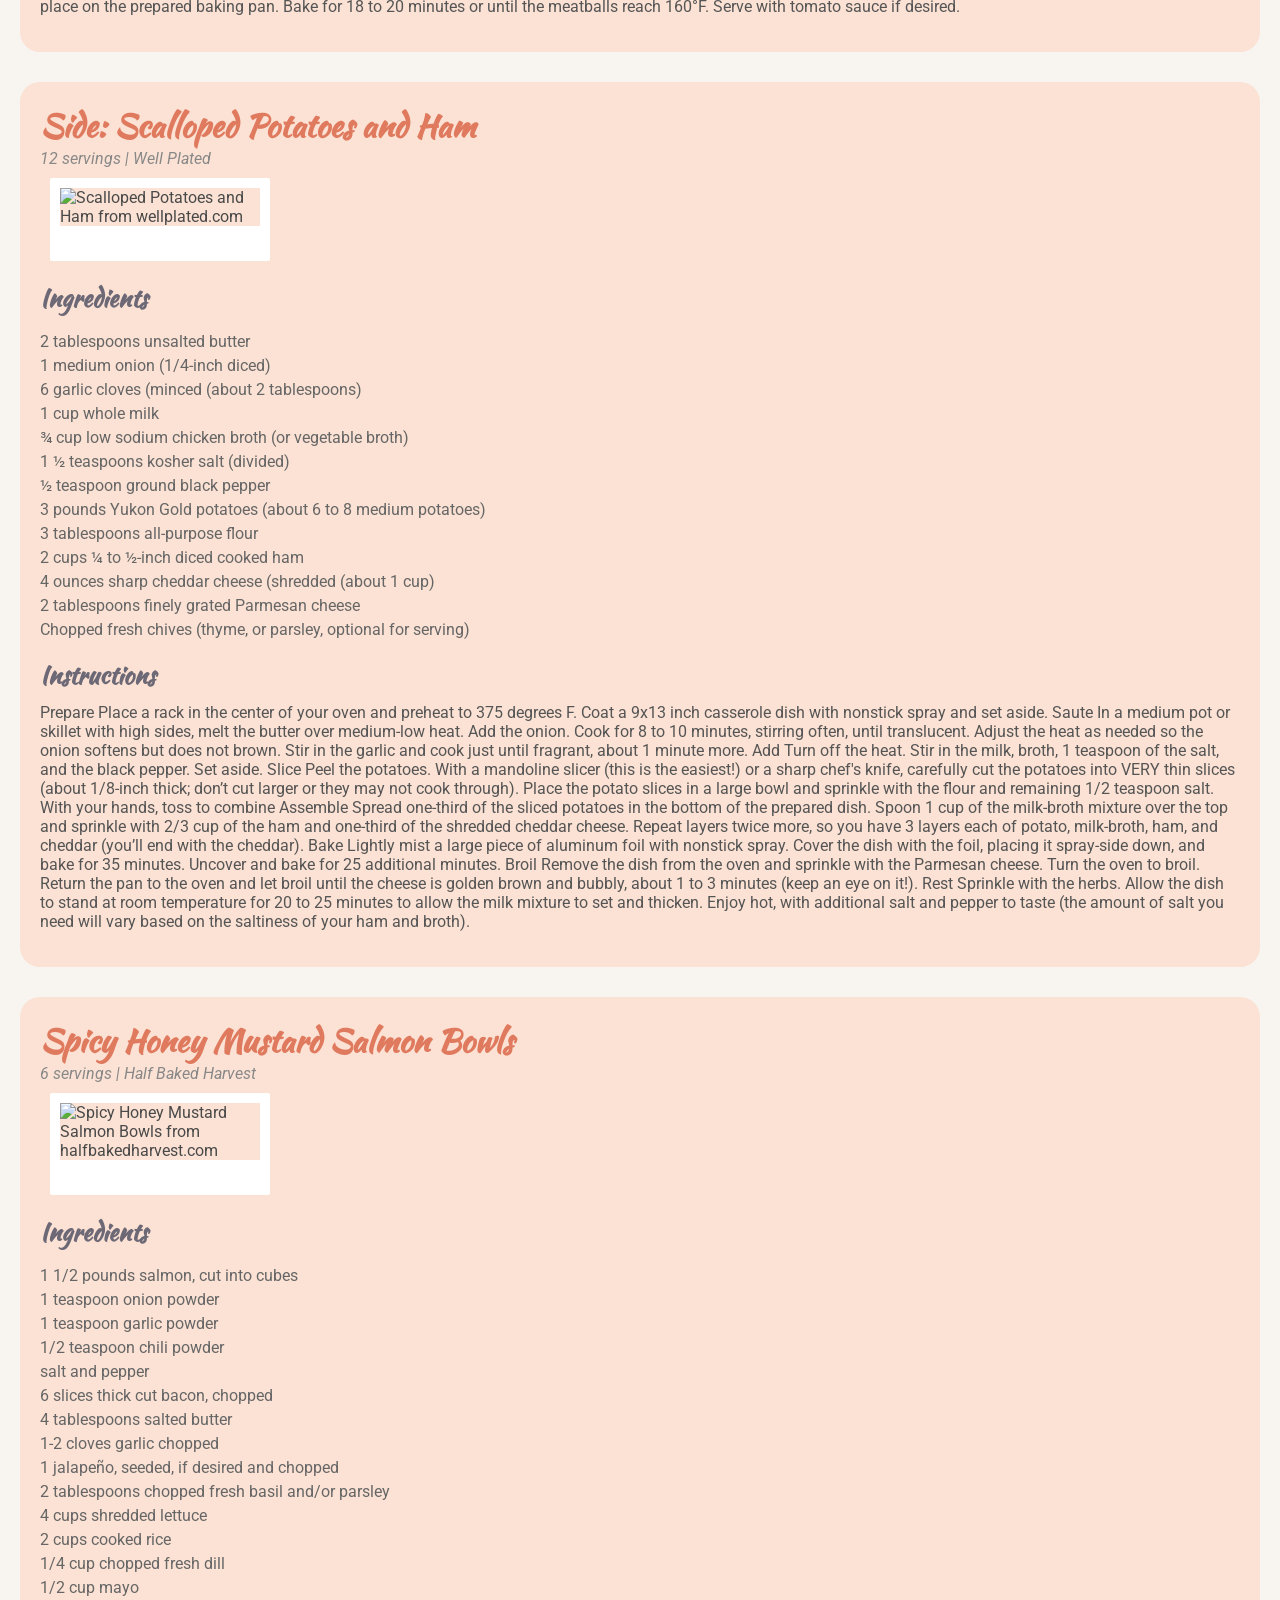
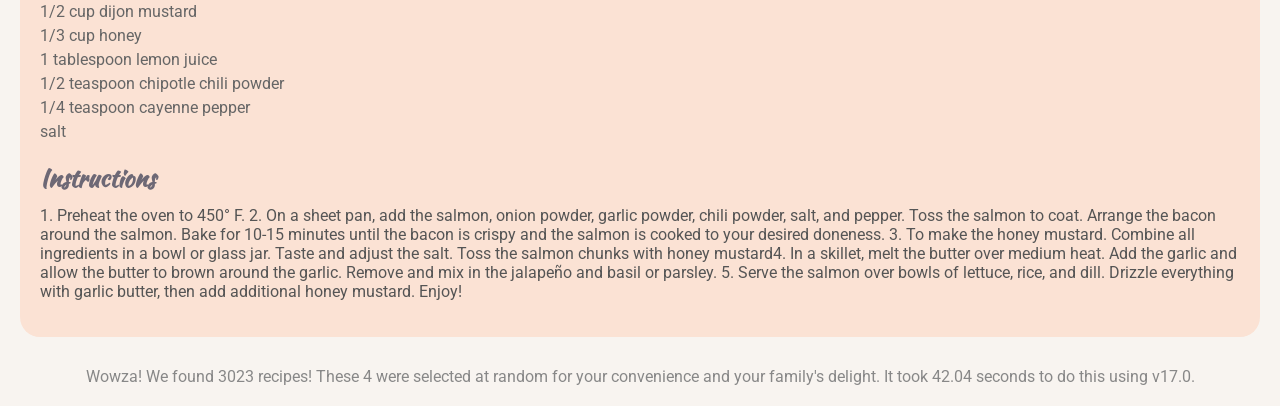
==== commit a9839612: "Update weekly meals 2026-10-16" ====
--- a/index.html
+++ b/index.html
@@ -75,99 +75,138 @@
     </head>
 	<body>
 		<div class="card">
-			<h1>Caesar Wrap</h1>
-			<i>1 serving | Love and Lemons</i>
-<div class="polaroid">
-				<img src=https://cdn.loveandlemons.com/wp-content/uploads/2026/04/caesar-salad-wrap-social.jpg alt="Caesar Wrap from loveandlemons.com" loading="lazy" />
-			</div>
-			<h2>Ingredients</h2>
-			<ul>
-				<li>6 small romaine lettuce leaves</li>
-				<li>1 curly kale leaf, stemmed</li>
-				<li>2 radicchio leaves</li>
-				<li>⅓ cup cooked chickpeas, drained and rinsed</li>
-				<li>½ avocado</li>
-				<li>¼ cup sliced red onion</li>
-				<li>Parmesan shavings, optional</li>
-				<li>Lemon wedge, for squeezing</li>
+			<h1>Kale Salad</h1>
+			<i>4 servings | Love and Lemons</i>
+<div class="polaroid">
+				<img src=https://cdn.loveandlemons.com/wp-content/uploads/opengraph/2019/01/kale-salad.jpg alt="Kale Salad from loveandlemons.com" loading="lazy" />
+			</div>
+			<h2>Ingredients</h2>
+			<ul>
+				<li>¾ cup chopped carrots</li>
+				<li>⅓ to ½ cup water</li>
+				<li>¼ cup extra-virgin olive oil, plus more for drizzling</li>
+				<li>2 tablespoons rice vinegar</li>
+				<li>2 teaspoons minced fresh ginger</li>
+				<li>¼ teaspoon sea salt, plus more for sprinkling</li>
+				<li>1 recipe Roasted Chickpeas</li>
+				<li>1 bunch curly kale, stems removed, leaves torn into bite-sized pieces</li>
+				<li>1 teaspoon fresh lemon juice</li>
+				<li>½ teaspoon extra-virgin olive oil</li>
+				<li>1 small carrot, grated</li>
+				<li>1 small red beet, grated</li>
+				<li>½ watermelon radish, very thinly sliced</li>
+				<li>1 avocado, cubed</li>
+				<li>2 tablespoons dried cranberries</li>
+				<li>¼ cup pepitas, toasted</li>
+				<li>1 teaspoon sesame seeds</li>
 				<li>Sea salt and freshly ground black pepper</li>
-				<li>Homemade Caesar Dressing or Vegan Caesar Dressing, for drizzling</li>
-				<li>1 12-inch flour tortilla</li>
-			</ul>
-			<h2>Instructions</h2>
-			<p>Place the romaine, kale, radicchio, chickpeas, avocado, and red onion on a cutting board. Top with shaved Parmesan, if using, and squeeze with lemon juice. Season with sprinkles of salt and pepper.
-Drizzle generously with the dressing and roughly chop everything on the cutting board, mixing it together as you chop.
-Load the salad mixture into the tortilla and fold to close. Serve with more dressing on the side.</p>
-		</div>
-		<div class="card">
-			<h1>Chicken and Sweet Potatoes</h1>
-			<i>4 servings | Spend With Pennies</i>
-<div class="polaroid">
-				<img src=https://www.spendwithpennies.com/wp-content/uploads/2026/08/Sheet-Pan-Chicken-and-Sweet-Potatoes-SpendWithPennies-9.jpg alt="Chicken and Sweet Potatoes from spendwithpennies.com" loading="lazy" />
-			</div>
-			<h2>Ingredients</h2>
-			<ul>
-				<li>4 medium boneless skinless chicken breasts (about 6-7 ounces each)</li>
-				<li>3 tablespoons olive oil (divided)</li>
-				<li>1 tablespoon Cajun seasoning</li>
-				<li>2 medium sweet potatoes (cut into ¾-inch cubes)</li>
-				<li>1 red onion (cut into ½-inch wedges)</li>
-				<li>2 tablespoons honey (or hot honey)</li>
-				<li>4 cloves garlic (sliced)</li>
-				<li>¾ teaspoon salt (more to taste)</li>
-				<li>¼ cup pecans (optional)</li>
-			</ul>
-			<h2>Instructions</h2>
-			<p>Preheat oven to 425°F. Line a large rimmed baking pan with parchment if desired.
-Pound the chicken breast to an even thickness.
-In a large bowl, toss the chicken with 1 tablespoon of olive oil and Cajun seasoning. Arrange in the center of the baking sheet.
-In the same bowl, toss sweet potatoes, onion, garlic, remaining 2 tablespoons olive oil, honey, and salt. Arrange around the chicken.
-Roast for 15 minutes. Stir the vegetables and add the pecans if using. Roast for an additional 10 to 15 minutes or until the chicken reaches 165°F and the sweet potatoes are tender.
-Transfer the chicken to a cutting board and let rest for 5 minutes. While the chicken is resting, stir the vegetables into any juices on the pan.
-Thinly slice the chicken and serve.</p>
-		</div>
-		<div class="card">
-			<h1>Shrimp and Broccoli</h1>
-			<i>3 servings | Well Plated</i>
-<div class="polaroid">
-				<img src=https://www.wellplated.com/wp-content/uploads/2026/07/Shrimp-and-Broccoli-Discover.jpg alt="Shrimp and Broccoli from wellplated.com" loading="lazy" />
-			</div>
-			<h2>Ingredients</h2>
-			<ul>
-				<li>3 tablespoons canola oil (or neutral cooking oil of choice, divided)</li>
-				<li>1 pound large or jumbo raw shrimp (peeled and deveined)</li>
-				<li>⅛ teaspoon kosher salt</li>
-				<li>⅛ teaspoon black pepper</li>
-				<li>2 broccoli crowns (chopped into florets, about 4 to 5 cups)</li>
-				<li>3 tablespoons water</li>
-				<li>1 tablespoon minced garlic (about 3 cloves)</li>
-				<li>1 ½ tablespoons minced fresh ginger (about a 1 ½ inch piece)</li>
-				<li>4 green onions (chopped with white/light green and dark green parts divided)</li>
-				<li>Prepared rice (for serving)</li>
-				<li>Red pepper flakes (optional)</li>
-				<li>⅓ cup low-sodium soy sauce</li>
-				<li>¼ cup water</li>
-				<li>2 tablespoons honey</li>
-				<li>1 tablespoon rice vinegar</li>
-				<li>2 teaspoons sesame oil</li>
-				<li>2 teaspoons cornstarch</li>
-			</ul>
-			<h2>Instructions</h2>
-			<p>Mix
-In a small bowl or large liquid measuring cup, whisk together the sauce ingredients: soy sauce, water, honey, rice vinegar, sesame oil, and cornstarch. Set near the stove.
-Cook
-In a large skillet or wok, heat the 1 1/2 tablespoons of the canola oil over medium-high heat. Add the shrimp to the skillet in a single layer. Season with the salt and pepper. Cook 1 to 2 minutes per side, until just pink and curling into a "C" (shrimp overcooks fast!). Remove to a plate.
-Sear
-Add the remaining 1 1/2 tablespoons canola oil, then add the broccoli in a single layer. Let it cook undisturbed for 2 minutes.
-Steam
-Stir the broccoli, pour in the water, then cover. Let steam for 2 minutes to soften.
+			</ul>
+			<h2>Instructions</h2>
+			<p>Make the dressing: Preheat the oven to 400°F and line two baking sheets with parchment paper. Place the carrots on one of the baking sheets. Drizzle with olive oil, sprinkle with salt, and toss to coat. Spread evenly on the baking sheet and roast for 20 to 25 minutes, or until soft. Transfer the carrots to a blender and add the water, olive oil, rice vinegar, ginger, and salt. Blend the dressing until smooth and chill in the fridge until ready to use.
+On the second baking sheet, prepare the roasted chickpeas according to this recipe.
+Place the kale leaves in a large bowl and add the lemon juice, olive oil, and a few pinches of salt. Use your hands to massage the leaves until they become soft and wilted and reduce in the bowl by about half.
+Add the carrot, beet, watermelon radish, half of the cubed avocado, cranberries, pepitas, a few more pinches of salt, and a few grinds of pepper. Toss to combine. Drizzle generously with the carrot ginger dressing. Top with the remaining avocado, more dressing, and the roasted chickpeas and sprinkle with the sesame seeds. Season to taste and serve.</p>
+		</div>
+		<div class="card">
+			<h1>Main: Meatball Recipe</h1>
+			<i>12 servings | Spend With Pennies</i>
+<div class="polaroid">
+				<img src=https://www.spendwithpennies.com/wp-content/uploads/2026/07/cropped-Meatball-Recipe-SpendWithPennies.jpg alt="Meatball Recipe from spendwithpennies.com" loading="lazy" />
+			</div>
+			<h2>Ingredients</h2>
+			<ul>
+				<li>1 pound lean ground beef</li>
+				<li>1 pound lean ground pork (or additional ground beef)</li>
+				<li>½ cup seasoned bread crumbs</li>
+				<li>⅓ cup milk</li>
+				<li>¼ cup finely diced onion (*see note, or ½ teaspoon onion powder)</li>
+				<li>¼ cup chopped fresh parsley (or 1 tablespoon dried parsley)</li>
+				<li>¼ cup grated Parmesan cheese</li>
+				<li>1 large egg</li>
+				<li>1 teaspoon Italian seasoning (optional)</li>
+				<li>½ teaspoon garlic powder</li>
+				<li>½ teaspoon salt (more to taste)</li>
+				<li>½ teaspoon black pepper</li>
+			</ul>
+			<h2>Instructions</h2>
+			<p>Preheat the oven to 400°F. Line a 9 x 13-inch baking pan with parchment paper.
+In a medium bowl, add beef, pork, breadcrumbs, milk, onion, parsley, parmesan cheese, egg, Italian seasoning, garlic powder, salt, and pepper. Gently mix until combined.
+Shape the meat mixture into 48 meatballs, approximately 1 ½ tablespoons each, and place on the prepared baking pan.
+Bake for 18 to 20 minutes or until the meatballs reach 160°F.
+Serve with tomato sauce if desired.</p>
+		</div>
+		<div class="card">
+			<h1>Side: Scalloped Potatoes and Ham</h1>
+			<i>12 servings | Well Plated</i>
+<div class="polaroid">
+				<img src=https://www.wellplated.com/wp-content/uploads/2023/03/Best-Scalloped-Potatoes-and-Ham.jpg alt="Scalloped Potatoes and Ham from wellplated.com" loading="lazy" />
+			</div>
+			<h2>Ingredients</h2>
+			<ul>
+				<li>2 tablespoons unsalted butter</li>
+				<li>1 medium onion (1/4-inch diced)</li>
+				<li>6 garlic cloves (minced (about 2 tablespoons)</li>
+				<li>1 cup whole milk</li>
+				<li>¾ cup low sodium chicken broth (or vegetable broth)</li>
+				<li>1 ½ teaspoons kosher salt (divided)</li>
+				<li>½ teaspoon ground black pepper</li>
+				<li>3 pounds Yukon Gold potatoes (about 6 to 8 medium potatoes)</li>
+				<li>3 tablespoons all-purpose flour</li>
+				<li>2 cups ¼ to ½-inch diced cooked ham</li>
+				<li>4 ounces sharp cheddar cheese (shredded (about 1 cup)</li>
+				<li>2 tablespoons finely grated Parmesan cheese</li>
+				<li>Chopped fresh chives (thyme, or parsley, optional for serving)</li>
+			</ul>
+			<h2>Instructions</h2>
+			<p>Prepare
+Place a rack in the center of your oven and preheat to 375 degrees F. Coat a 9x13 inch casserole dish with nonstick spray and set aside.
+Saute
+In a medium pot or skillet with high sides, melt the butter over medium-low heat. Add the onion. Cook for 8 to 10 minutes, stirring often, until translucent. Adjust the heat as needed so the onion softens but does not brown. Stir in the garlic and cook just until fragrant, about 1 minute more.
 Add
-Stir in the garlic, ginger, and white/light green parts of the onions. Toss and cook another 1 to 2 minutes, until the broccoli is crisp-tender.
-Toss
-Pour in the sauce (restir it a bit if it has separated) and add the shrimp. Toss to combine and cook for 1 to 2 minutes, until the sauce is glossy, thickens a bit, and everything is coated.
-Garnish
-Sprinkle with the dark green onion parts. Serve immediately over rice with red pepper flakes if you'd like a little heat.</p>
-		</div>
-		<p style="color: #888;text-align: center;">Wowza! We found 3009 recipes! These 3 were selected at random for your convenience and your family's delight. It took 40.83 seconds to do this using v17.0.</p>
+Turn off the heat. Stir in the milk, broth, 1 teaspoon of the salt, and the black pepper. Set aside.
+Slice
+Peel the potatoes. With a mandoline slicer (this is the easiest!) or a sharp chef's knife, carefully cut the potatoes into VERY thin slices (about 1/8-inch thick; don’t cut larger or they may not cook through). Place the potato slices in a large bowl and sprinkle with the flour and remaining 1/2 teaspoon salt. With your hands, toss to combine
+Assemble
+Spread one-third of the sliced potatoes in the bottom of the prepared dish. Spoon 1 cup of the milk-broth mixture over the top and sprinkle with 2/3 cup of the ham and one-third of the shredded cheddar cheese. Repeat layers twice more, so you have 3 layers each of potato, milk-broth, ham, and cheddar (you’ll end with the cheddar).
+Bake
+Lightly mist a large piece of aluminum foil with nonstick spray. Cover the dish with the foil, placing it spray-side down, and bake for 35 minutes. Uncover and bake for 25 additional minutes.
+Broil
+Remove the dish from the oven and sprinkle with the Parmesan cheese. Turn the oven to broil. Return the pan to the oven and let broil until the cheese is golden brown and bubbly, about 1 to 3 minutes (keep an eye on it!).
+Rest
+Sprinkle with the herbs. Allow the dish to stand at room temperature for 20 to 25 minutes to allow the milk mixture to set and thicken. Enjoy hot, with additional salt and pepper to taste (the amount of salt you need will vary based on the saltiness of your ham and broth).</p>
+		</div>
+		<div class="card">
+			<h1>Spicy Honey Mustard Salmon Bowls</h1>
+			<i>6 servings | Half Baked Harvest</i>
+<div class="polaroid">
+				<img src=https://www.halfbakedharvest.com/wp-content/uploads/2025/04/Spicy-Honey-Mustard-Salmon-Bowls-1-scaled.jpg alt="Spicy Honey Mustard Salmon Bowls from halfbakedharvest.com" loading="lazy" />
+			</div>
+			<h2>Ingredients</h2>
+			<ul>
+				<li>1 1/2 pounds salmon, cut into cubes</li>
+				<li>1 teaspoon onion powder</li>
+				<li>1 teaspoon garlic powder</li>
+				<li>1/2 teaspoon chili powder</li>
+				<li>salt and pepper</li>
+				<li>6 slices thick cut bacon, chopped</li>
+				<li>4 tablespoons salted butter</li>
+				<li>1-2 cloves garlic chopped</li>
+				<li>1 jalapeño, seeded, if desired and chopped</li>
+				<li>2 tablespoons chopped fresh basil and/or parsley</li>
+				<li>4 cups shredded lettuce</li>
+				<li>2 cups cooked rice</li>
+				<li>1/4 cup chopped fresh dill</li>
+				<li>1/2 cup mayo</li>
+				<li>1/2 cup dijon mustard</li>
+				<li>1/3 cup honey</li>
+				<li>1 tablespoon lemon juice</li>
+				<li>1/2 teaspoon chipotle chili powder</li>
+				<li>1/4 teaspoon cayenne pepper</li>
+				<li>salt</li>
+			</ul>
+			<h2>Instructions</h2>
+			<p>1. Preheat the oven to 450° F. 2. On a sheet pan, add the salmon, onion powder, garlic powder, chili powder, salt, and pepper. Toss the salmon to coat. Arrange the bacon around the salmon. Bake for 10-15 minutes until the bacon is crispy and the salmon is cooked to your desired doneness. 3. To make the honey mustard. Combine all ingredients in a bowl or glass jar. Taste and adjust the salt. Toss the salmon chunks with honey mustard4. In a skillet, melt the butter over medium heat. Add the garlic and allow the butter to brown around the garlic. Remove and mix in the jalapeño and basil or parsley. 5. Serve the salmon over bowls of lettuce, rice, and dill. Drizzle everything with garlic butter, then add additional honey mustard. Enjoy!</p>
+		</div>
+		<p style="color: #888;text-align: center;">Wowza! We found 3023 recipes! These 4 were selected at random for your convenience and your family's delight. It took 42.04 seconds to do this using v17.0.</p>
 </body>
 </html>
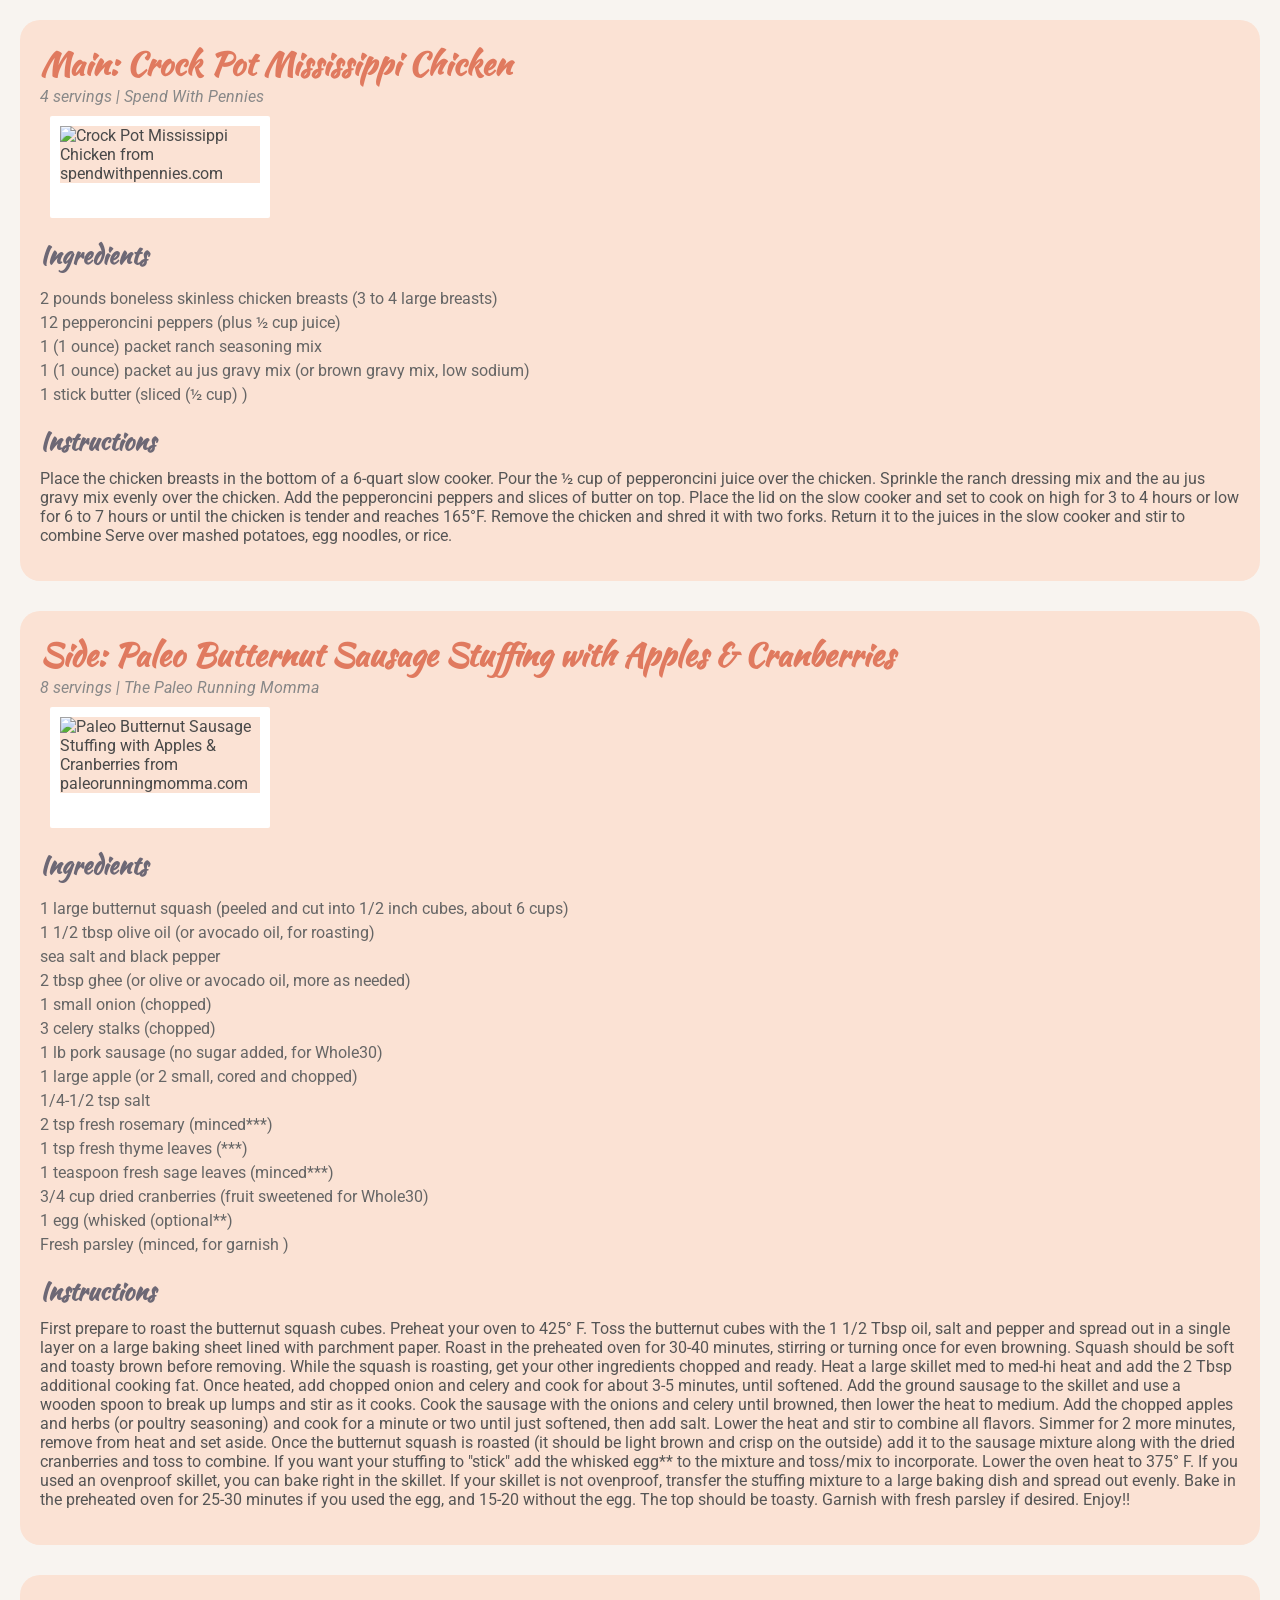
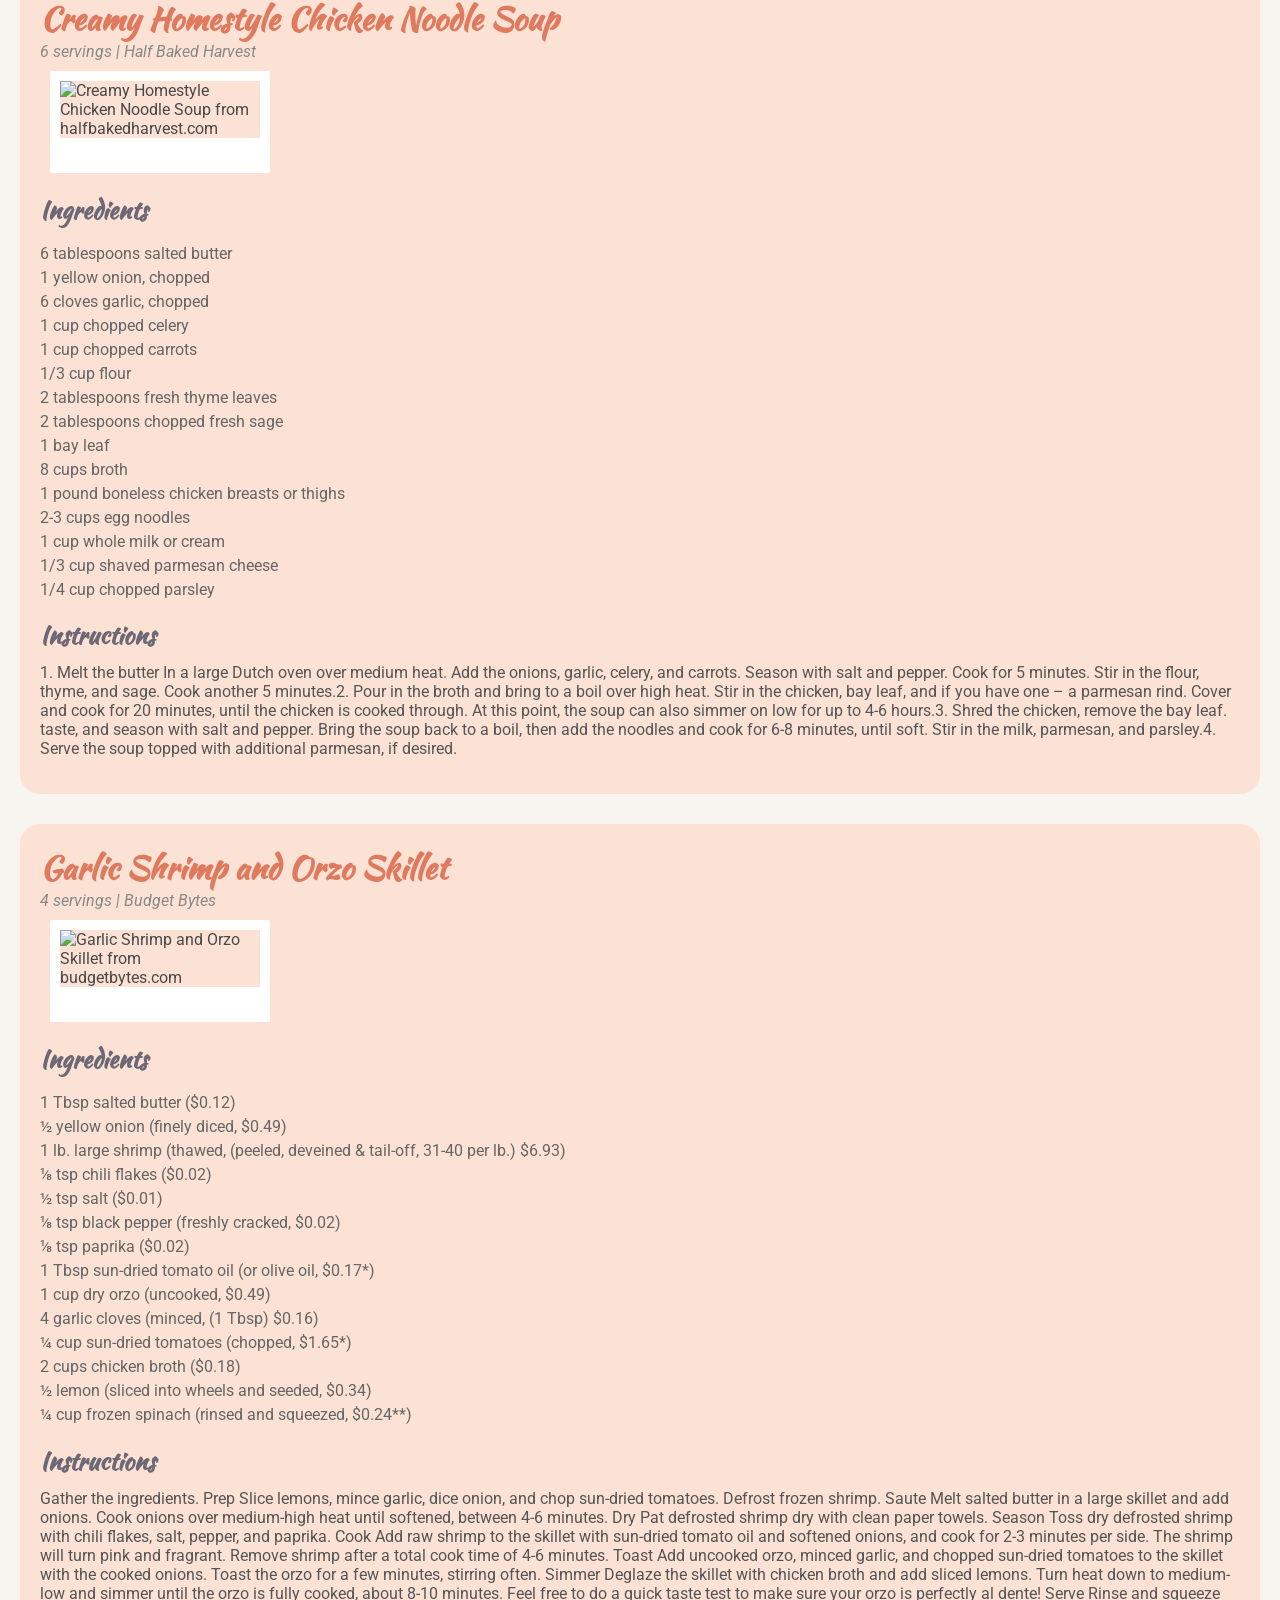
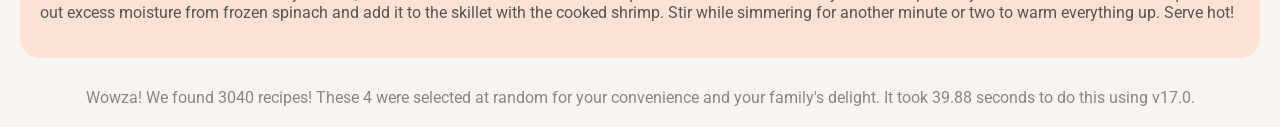
==== commit 919482d8: "Update weekly meals 2026-10-23" ====
--- a/index.html
+++ b/index.html
@@ -75,138 +75,134 @@
     </head>
 	<body>
 		<div class="card">
-			<h1>Kale Salad</h1>
-			<i>4 servings | Love and Lemons</i>
-<div class="polaroid">
-				<img src=https://cdn.loveandlemons.com/wp-content/uploads/opengraph/2019/01/kale-salad.jpg alt="Kale Salad from loveandlemons.com" loading="lazy" />
-			</div>
-			<h2>Ingredients</h2>
-			<ul>
-				<li>¾ cup chopped carrots</li>
-				<li>⅓ to ½ cup water</li>
-				<li>¼ cup extra-virgin olive oil, plus more for drizzling</li>
-				<li>2 tablespoons rice vinegar</li>
-				<li>2 teaspoons minced fresh ginger</li>
-				<li>¼ teaspoon sea salt, plus more for sprinkling</li>
-				<li>1 recipe Roasted Chickpeas</li>
-				<li>1 bunch curly kale, stems removed, leaves torn into bite-sized pieces</li>
-				<li>1 teaspoon fresh lemon juice</li>
-				<li>½ teaspoon extra-virgin olive oil</li>
-				<li>1 small carrot, grated</li>
-				<li>1 small red beet, grated</li>
-				<li>½ watermelon radish, very thinly sliced</li>
-				<li>1 avocado, cubed</li>
-				<li>2 tablespoons dried cranberries</li>
-				<li>¼ cup pepitas, toasted</li>
-				<li>1 teaspoon sesame seeds</li>
-				<li>Sea salt and freshly ground black pepper</li>
-			</ul>
-			<h2>Instructions</h2>
-			<p>Make the dressing: Preheat the oven to 400°F and line two baking sheets with parchment paper. Place the carrots on one of the baking sheets. Drizzle with olive oil, sprinkle with salt, and toss to coat. Spread evenly on the baking sheet and roast for 20 to 25 minutes, or until soft. Transfer the carrots to a blender and add the water, olive oil, rice vinegar, ginger, and salt. Blend the dressing until smooth and chill in the fridge until ready to use.
-On the second baking sheet, prepare the roasted chickpeas according to this recipe.
-Place the kale leaves in a large bowl and add the lemon juice, olive oil, and a few pinches of salt. Use your hands to massage the leaves until they become soft and wilted and reduce in the bowl by about half.
-Add the carrot, beet, watermelon radish, half of the cubed avocado, cranberries, pepitas, a few more pinches of salt, and a few grinds of pepper. Toss to combine. Drizzle generously with the carrot ginger dressing. Top with the remaining avocado, more dressing, and the roasted chickpeas and sprinkle with the sesame seeds. Season to taste and serve.</p>
-		</div>
-		<div class="card">
-			<h1>Main: Meatball Recipe</h1>
-			<i>12 servings | Spend With Pennies</i>
-<div class="polaroid">
-				<img src=https://www.spendwithpennies.com/wp-content/uploads/2026/07/cropped-Meatball-Recipe-SpendWithPennies.jpg alt="Meatball Recipe from spendwithpennies.com" loading="lazy" />
-			</div>
-			<h2>Ingredients</h2>
-			<ul>
-				<li>1 pound lean ground beef</li>
-				<li>1 pound lean ground pork (or additional ground beef)</li>
-				<li>½ cup seasoned bread crumbs</li>
-				<li>⅓ cup milk</li>
-				<li>¼ cup finely diced onion (*see note, or ½ teaspoon onion powder)</li>
-				<li>¼ cup chopped fresh parsley (or 1 tablespoon dried parsley)</li>
-				<li>¼ cup grated Parmesan cheese</li>
-				<li>1 large egg</li>
-				<li>1 teaspoon Italian seasoning (optional)</li>
-				<li>½ teaspoon garlic powder</li>
-				<li>½ teaspoon salt (more to taste)</li>
-				<li>½ teaspoon black pepper</li>
-			</ul>
-			<h2>Instructions</h2>
-			<p>Preheat the oven to 400°F. Line a 9 x 13-inch baking pan with parchment paper.
-In a medium bowl, add beef, pork, breadcrumbs, milk, onion, parsley, parmesan cheese, egg, Italian seasoning, garlic powder, salt, and pepper. Gently mix until combined.
-Shape the meat mixture into 48 meatballs, approximately 1 ½ tablespoons each, and place on the prepared baking pan.
-Bake for 18 to 20 minutes or until the meatballs reach 160°F.
-Serve with tomato sauce if desired.</p>
-		</div>
-		<div class="card">
-			<h1>Side: Scalloped Potatoes and Ham</h1>
-			<i>12 servings | Well Plated</i>
-<div class="polaroid">
-				<img src=https://www.wellplated.com/wp-content/uploads/2023/03/Best-Scalloped-Potatoes-and-Ham.jpg alt="Scalloped Potatoes and Ham from wellplated.com" loading="lazy" />
-			</div>
-			<h2>Ingredients</h2>
-			<ul>
-				<li>2 tablespoons unsalted butter</li>
-				<li>1 medium onion (1/4-inch diced)</li>
-				<li>6 garlic cloves (minced (about 2 tablespoons)</li>
-				<li>1 cup whole milk</li>
-				<li>¾ cup low sodium chicken broth (or vegetable broth)</li>
-				<li>1 ½ teaspoons kosher salt (divided)</li>
-				<li>½ teaspoon ground black pepper</li>
-				<li>3 pounds Yukon Gold potatoes (about 6 to 8 medium potatoes)</li>
-				<li>3 tablespoons all-purpose flour</li>
-				<li>2 cups ¼ to ½-inch diced cooked ham</li>
-				<li>4 ounces sharp cheddar cheese (shredded (about 1 cup)</li>
-				<li>2 tablespoons finely grated Parmesan cheese</li>
-				<li>Chopped fresh chives (thyme, or parsley, optional for serving)</li>
-			</ul>
-			<h2>Instructions</h2>
-			<p>Prepare
-Place a rack in the center of your oven and preheat to 375 degrees F. Coat a 9x13 inch casserole dish with nonstick spray and set aside.
+			<h1>Main: Crock Pot Mississippi Chicken</h1>
+			<i>4 servings | Spend With Pennies</i>
+<div class="polaroid">
+				<img src=https://www.spendwithpennies.com/wp-content/uploads/2026/07/cropped-Mississippi-Chicken-2-SpendWithPennies.jpg alt="Crock Pot Mississippi Chicken from spendwithpennies.com" loading="lazy" />
+			</div>
+			<h2>Ingredients</h2>
+			<ul>
+				<li>2 pounds boneless skinless chicken breasts (3 to 4 large breasts)</li>
+				<li>12 pepperoncini peppers (plus ½ cup juice)</li>
+				<li>1 (1 ounce) packet ranch seasoning mix</li>
+				<li>1 (1 ounce) packet au jus gravy mix (or brown gravy mix, low sodium)</li>
+				<li>1 stick butter (sliced (½ cup) )</li>
+			</ul>
+			<h2>Instructions</h2>
+			<p>Place the chicken breasts in the bottom of a 6-quart slow cooker.
+Pour the ½ cup of pepperoncini juice over the chicken. Sprinkle the ranch dressing mix and the au jus gravy mix evenly over the chicken.
+Add the pepperoncini peppers and slices of butter on top.
+Place the lid on the slow cooker and set to cook on high for 3 to 4 hours or low for 6 to 7 hours or until the chicken is tender and reaches 165°F.
+Remove the chicken and shred it with two forks. Return it to the juices in the slow cooker and stir to combine
+Serve over mashed potatoes, egg noodles, or rice.</p>
+		</div>
+		<div class="card">
+			<h1>Side: Paleo Butternut Sausage Stuffing with Apples & Cranberries</h1>
+			<i>8 servings | The Paleo Running Momma</i>
+<div class="polaroid">
+				<img src=https://www.paleorunningmomma.com/wp-content/uploads/2014/11/butternut-stuffing-4.jpg alt="Paleo Butternut Sausage Stuffing with Apples & Cranberries from paleorunningmomma.com" loading="lazy" />
+			</div>
+			<h2>Ingredients</h2>
+			<ul>
+				<li>1 large butternut squash (peeled and cut into 1/2 inch cubes, about 6 cups)</li>
+				<li>1 1/2 tbsp olive oil (or avocado oil, for roasting)</li>
+				<li>sea salt and black pepper</li>
+				<li>2 tbsp ghee (or olive or avocado oil, more as needed)</li>
+				<li>1 small onion (chopped)</li>
+				<li>3 celery stalks (chopped)</li>
+				<li>1 lb pork sausage (no sugar added, for Whole30)</li>
+				<li>1 large apple (or 2 small, cored and chopped)</li>
+				<li>1/4-1/2 tsp salt</li>
+				<li>2 tsp fresh rosemary (minced***)</li>
+				<li>1 tsp fresh thyme leaves (***)</li>
+				<li>1 teaspoon fresh sage leaves (minced***)</li>
+				<li>3/4 cup dried cranberries (fruit sweetened for Whole30)</li>
+				<li>1 egg (whisked (optional**)</li>
+				<li>Fresh parsley (minced, for garnish )</li>
+			</ul>
+			<h2>Instructions</h2>
+			<p>First prepare to roast the butternut squash cubes.
+Preheat your oven to 425° F. Toss the butternut cubes with the 1 1/2 Tbsp oil, salt and pepper and spread out in a single layer on a large baking sheet lined with parchment paper.
+Roast in the preheated oven for 30-40 minutes, stirring or turning once for even browning. Squash should be soft and toasty brown before removing.
+While the squash is roasting, get your other ingredients chopped and ready.
+Heat a large skillet med to med-hi heat and add the 2 Tbsp additional cooking fat. Once heated, add chopped onion and celery and cook for about 3-5 minutes, until softened.
+Add the ground sausage to the skillet and use a wooden spoon to break up lumps and stir as it cooks. Cook the sausage with the onions and celery until browned, then lower the heat to medium.
+Add the chopped apples and herbs (or poultry seasoning) and cook for a minute or two until just softened, then add salt. Lower the heat and stir to combine all flavors. Simmer for 2 more minutes, remove from heat and set aside.
+Once the butternut squash is roasted (it should be light brown and crisp on the outside) add it to the sausage mixture along with the dried cranberries and toss to combine. If you want your stuffing to "stick" add the whisked egg** to the mixture and toss/mix to incorporate.
+Lower the oven heat to 375° F. If you used an ovenproof skillet, you can bake right in the skillet. If your skillet is not ovenproof, transfer the stuffing mixture to a large baking dish and spread out evenly.
+Bake in the preheated oven for 25-30 minutes if you used the egg, and 15-20 without the egg. The top should be toasty. Garnish with fresh parsley if desired. Enjoy!!</p>
+		</div>
+		<div class="card">
+			<h1>Creamy Homestyle Chicken Noodle Soup</h1>
+			<i>6 servings | Half Baked Harvest</i>
+<div class="polaroid">
+				<img src=https://www.halfbakedharvest.com/wp-content/uploads/2024/10/Creamy-Homestyle-Chicken-Noodle-Soup-1-scaled.jpg alt="Creamy Homestyle Chicken Noodle Soup from halfbakedharvest.com" loading="lazy" />
+			</div>
+			<h2>Ingredients</h2>
+			<ul>
+				<li>6 tablespoons salted butter</li>
+				<li>1 yellow onion, chopped</li>
+				<li>6 cloves garlic, chopped</li>
+				<li>1 cup chopped celery</li>
+				<li>1 cup chopped carrots</li>
+				<li>1/3 cup flour</li>
+				<li>2 tablespoons fresh thyme leaves</li>
+				<li>2 tablespoons chopped fresh sage</li>
+				<li>1 bay leaf</li>
+				<li>8 cups broth</li>
+				<li>1 pound boneless chicken breasts or thighs</li>
+				<li>2-3 cups egg noodles</li>
+				<li>1 cup whole milk or cream</li>
+				<li>1/3 cup shaved parmesan cheese</li>
+				<li>1/4 cup chopped parsley</li>
+			</ul>
+			<h2>Instructions</h2>
+			<p>1. Melt the butter In a large Dutch oven over medium heat. Add the onions, garlic, celery, and carrots. Season with salt and pepper. Cook for 5 minutes. Stir in the flour, thyme, and sage. Cook another 5 minutes.2. Pour in the broth and bring to a boil over high heat. Stir in the chicken, bay leaf, and if you have one – a parmesan rind. Cover and cook for 20 minutes, until the chicken is cooked through. At this point, the soup can also simmer on low for up to 4-6 hours.3. Shred the chicken, remove the bay leaf. taste, and season with salt and pepper. Bring the soup back to a boil, then add the noodles and cook for 6-8 minutes, until soft. Stir in the milk, parmesan, and parsley.4. Serve the soup topped with additional parmesan, if desired.</p>
+		</div>
+		<div class="card">
+			<h1>Garlic Shrimp and Orzo Skillet</h1>
+			<i>4 servings | Budget Bytes</i>
+<div class="polaroid">
+				<img src=https://www.budgetbytes.com/wp-content/uploads/2026/05/Garlic-Shrimp-and-Orzo-Skillet-Front-Plated.jpg alt="Garlic Shrimp and Orzo Skillet from budgetbytes.com" loading="lazy" />
+			</div>
+			<h2>Ingredients</h2>
+			<ul>
+				<li>1 Tbsp salted butter ($0.12)</li>
+				<li>½ yellow onion (finely diced, $0.49)</li>
+				<li>1 lb. large shrimp (thawed, (peeled, deveined & tail-off, 31-40 per lb.) $6.93)</li>
+				<li>⅛ tsp chili flakes ($0.02)</li>
+				<li>½ tsp salt ($0.01)</li>
+				<li>⅛ tsp black pepper (freshly cracked, $0.02)</li>
+				<li>⅛ tsp paprika ($0.02)</li>
+				<li>1 Tbsp sun-dried tomato oil (or olive oil, $0.17*)</li>
+				<li>1 cup dry orzo (uncooked, $0.49)</li>
+				<li>4 garlic cloves (minced, (1 Tbsp) $0.16)</li>
+				<li>¼ cup sun-dried tomatoes (chopped, $1.65*)</li>
+				<li>2 cups chicken broth ($0.18)</li>
+				<li>½ lemon (sliced into wheels and seeded, $0.34)</li>
+				<li>¼ cup frozen spinach (rinsed and squeezed, $0.24**)</li>
+			</ul>
+			<h2>Instructions</h2>
+			<p>Gather the ingredients.
+Prep
+Slice lemons, mince garlic, dice onion, and chop sun-dried tomatoes.
+Defrost frozen shrimp.
 Saute
-In a medium pot or skillet with high sides, melt the butter over medium-low heat. Add the onion. Cook for 8 to 10 minutes, stirring often, until translucent. Adjust the heat as needed so the onion softens but does not brown. Stir in the garlic and cook just until fragrant, about 1 minute more.
-Add
-Turn off the heat. Stir in the milk, broth, 1 teaspoon of the salt, and the black pepper. Set aside.
-Slice
-Peel the potatoes. With a mandoline slicer (this is the easiest!) or a sharp chef's knife, carefully cut the potatoes into VERY thin slices (about 1/8-inch thick; don’t cut larger or they may not cook through). Place the potato slices in a large bowl and sprinkle with the flour and remaining 1/2 teaspoon salt. With your hands, toss to combine
-Assemble
-Spread one-third of the sliced potatoes in the bottom of the prepared dish. Spoon 1 cup of the milk-broth mixture over the top and sprinkle with 2/3 cup of the ham and one-third of the shredded cheddar cheese. Repeat layers twice more, so you have 3 layers each of potato, milk-broth, ham, and cheddar (you’ll end with the cheddar).
-Bake
-Lightly mist a large piece of aluminum foil with nonstick spray. Cover the dish with the foil, placing it spray-side down, and bake for 35 minutes. Uncover and bake for 25 additional minutes.
-Broil
-Remove the dish from the oven and sprinkle with the Parmesan cheese. Turn the oven to broil. Return the pan to the oven and let broil until the cheese is golden brown and bubbly, about 1 to 3 minutes (keep an eye on it!).
-Rest
-Sprinkle with the herbs. Allow the dish to stand at room temperature for 20 to 25 minutes to allow the milk mixture to set and thicken. Enjoy hot, with additional salt and pepper to taste (the amount of salt you need will vary based on the saltiness of your ham and broth).</p>
-		</div>
-		<div class="card">
-			<h1>Spicy Honey Mustard Salmon Bowls</h1>
-			<i>6 servings | Half Baked Harvest</i>
-<div class="polaroid">
-				<img src=https://www.halfbakedharvest.com/wp-content/uploads/2025/04/Spicy-Honey-Mustard-Salmon-Bowls-1-scaled.jpg alt="Spicy Honey Mustard Salmon Bowls from halfbakedharvest.com" loading="lazy" />
-			</div>
-			<h2>Ingredients</h2>
-			<ul>
-				<li>1 1/2 pounds salmon, cut into cubes</li>
-				<li>1 teaspoon onion powder</li>
-				<li>1 teaspoon garlic powder</li>
-				<li>1/2 teaspoon chili powder</li>
-				<li>salt and pepper</li>
-				<li>6 slices thick cut bacon, chopped</li>
-				<li>4 tablespoons salted butter</li>
-				<li>1-2 cloves garlic chopped</li>
-				<li>1 jalapeño, seeded, if desired and chopped</li>
-				<li>2 tablespoons chopped fresh basil and/or parsley</li>
-				<li>4 cups shredded lettuce</li>
-				<li>2 cups cooked rice</li>
-				<li>1/4 cup chopped fresh dill</li>
-				<li>1/2 cup mayo</li>
-				<li>1/2 cup dijon mustard</li>
-				<li>1/3 cup honey</li>
-				<li>1 tablespoon lemon juice</li>
-				<li>1/2 teaspoon chipotle chili powder</li>
-				<li>1/4 teaspoon cayenne pepper</li>
-				<li>salt</li>
-			</ul>
-			<h2>Instructions</h2>
-			<p>1. Preheat the oven to 450° F. 2. On a sheet pan, add the salmon, onion powder, garlic powder, chili powder, salt, and pepper. Toss the salmon to coat. Arrange the bacon around the salmon. Bake for 10-15 minutes until the bacon is crispy and the salmon is cooked to your desired doneness. 3. To make the honey mustard. Combine all ingredients in a bowl or glass jar. Taste and adjust the salt. Toss the salmon chunks with honey mustard4. In a skillet, melt the butter over medium heat. Add the garlic and allow the butter to brown around the garlic. Remove and mix in the jalapeño and basil or parsley. 5. Serve the salmon over bowls of lettuce, rice, and dill. Drizzle everything with garlic butter, then add additional honey mustard. Enjoy!</p>
-		</div>
-		<p style="color: #888;text-align: center;">Wowza! We found 3023 recipes! These 4 were selected at random for your convenience and your family's delight. It took 42.04 seconds to do this using v17.0.</p>
+Melt salted butter in a large skillet and add onions. Cook onions over medium-high heat until softened, between 4-6 minutes.
+Dry
+Pat defrosted shrimp dry with clean paper towels.
+Season
+Toss dry defrosted shrimp with chili flakes, salt, pepper, and paprika.
+Cook
+Add raw shrimp to the skillet with sun-dried tomato oil and softened onions, and cook for 2-3 minutes per side. The shrimp will turn pink and fragrant.
+Remove shrimp after a total cook time of 4-6 minutes.
+Toast
+Add uncooked orzo, minced garlic, and chopped sun-dried tomatoes to the skillet with the cooked onions. Toast the orzo for a few minutes, stirring often.
+Simmer
+Deglaze the skillet with chicken broth and add sliced lemons. Turn heat down to medium-low and simmer until the orzo is fully cooked, about 8-10 minutes. Feel free to do a quick taste test to make sure your orzo is perfectly al dente!
+Serve
+Rinse and squeeze out excess moisture from frozen spinach and add it to the skillet with the cooked shrimp. Stir while simmering for another minute or two to warm everything up. Serve hot!</p>
+		</div>
+		<p style="color: #888;text-align: center;">Wowza! We found 3040 recipes! These 4 were selected at random for your convenience and your family's delight. It took 39.88 seconds to do this using v17.0.</p>
 </body>
 </html>
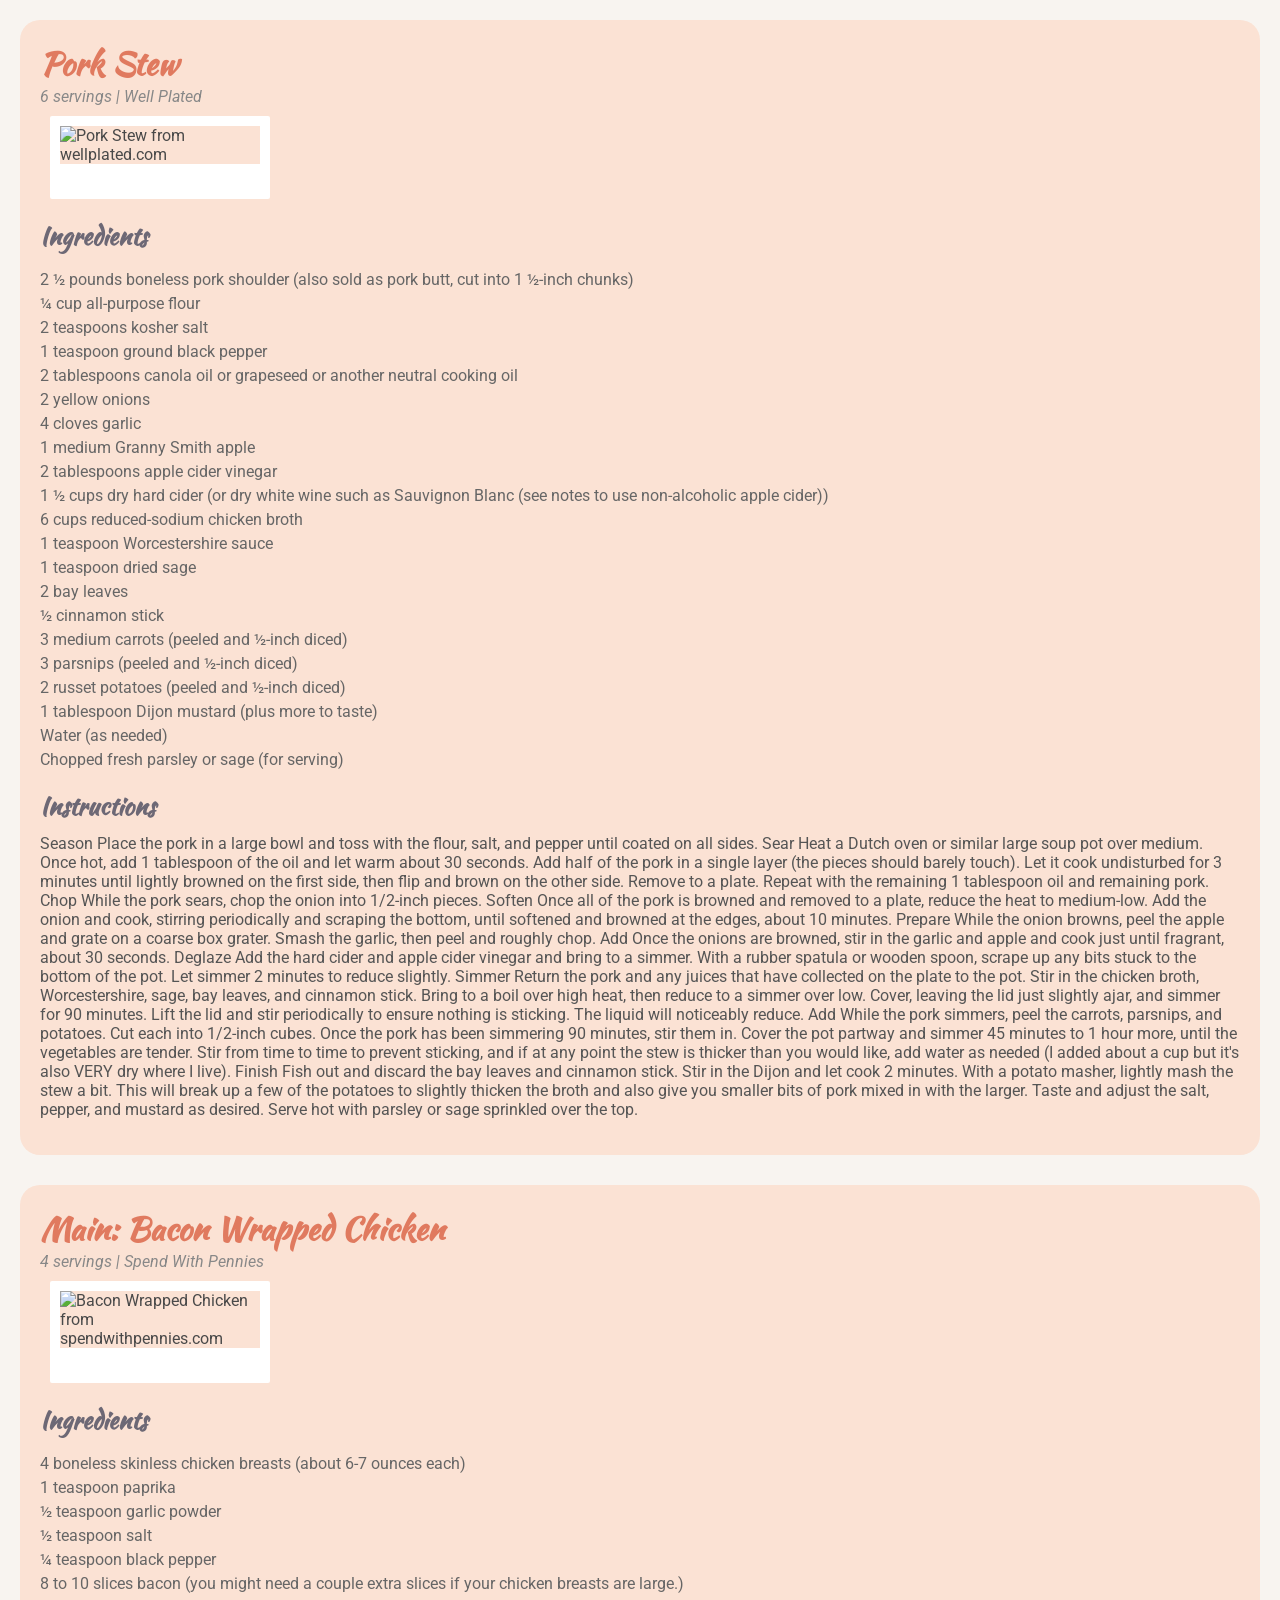
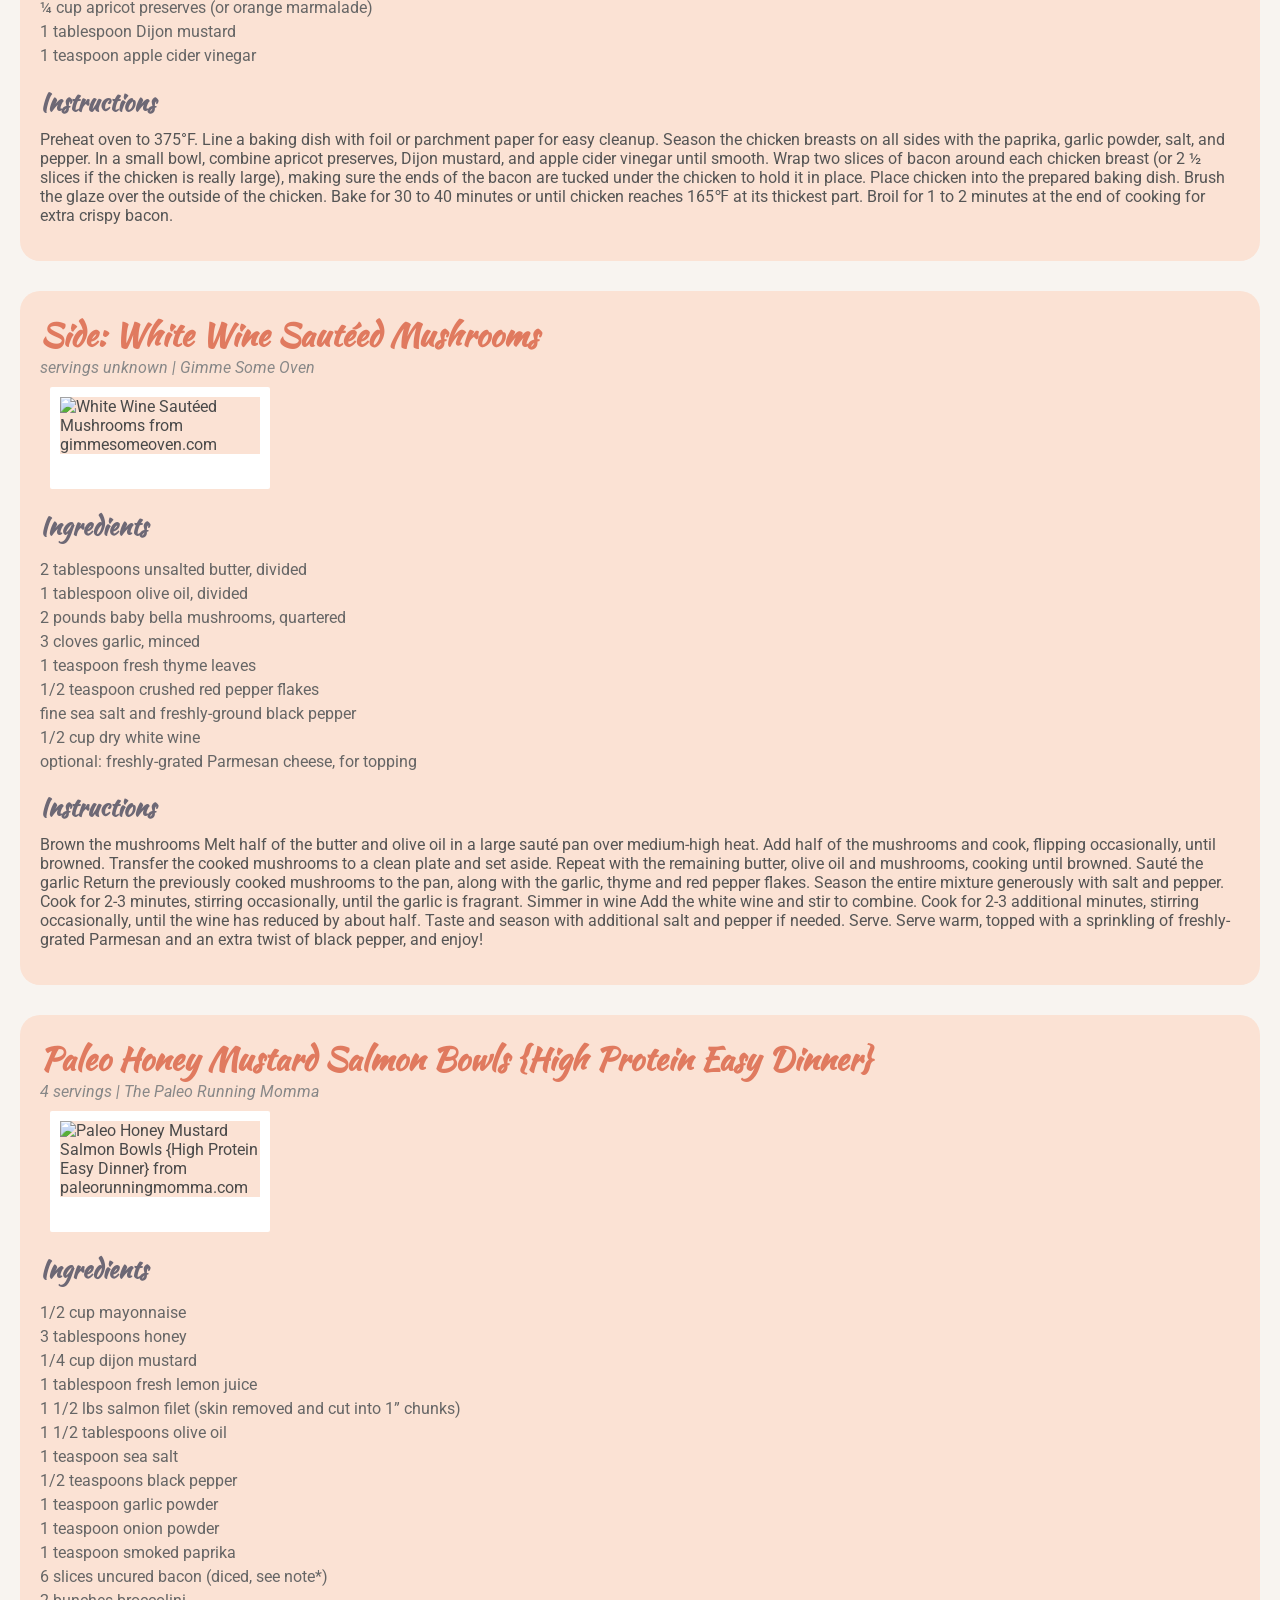
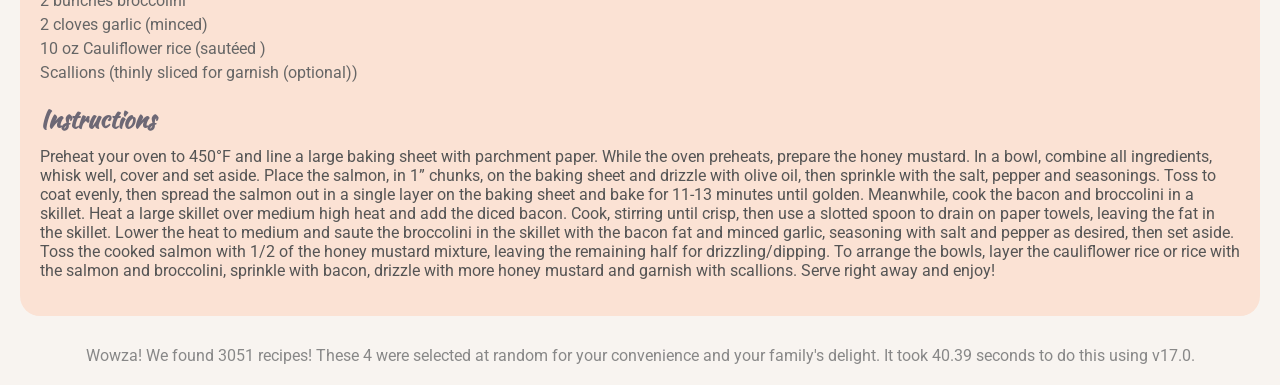
==== commit 2314f131: "Update weekly meals 2026-10-30" ====
--- a/index.html
+++ b/index.html
@@ -75,134 +75,143 @@
     </head>
 	<body>
 		<div class="card">
-			<h1>Main: Crock Pot Mississippi Chicken</h1>
+			<h1>Pork Stew</h1>
+			<i>6 servings | Well Plated</i>
+<div class="polaroid">
+				<img src=https://www.wellplated.com/wp-content/uploads/2026/10/Pork-Stew-Discover.jpg alt="Pork Stew from wellplated.com" loading="lazy" />
+			</div>
+			<h2>Ingredients</h2>
+			<ul>
+				<li>2 ½ pounds boneless pork shoulder (also sold as pork butt, cut into 1 ½-inch chunks)</li>
+				<li>¼ cup all-purpose flour</li>
+				<li>2 teaspoons kosher salt</li>
+				<li>1 teaspoon ground black pepper</li>
+				<li>2 tablespoons canola oil or grapeseed or another neutral cooking oil</li>
+				<li>2 yellow onions</li>
+				<li>4 cloves garlic</li>
+				<li>1 medium Granny Smith apple</li>
+				<li>2 tablespoons apple cider vinegar</li>
+				<li>1 ½ cups dry hard cider (or dry white wine such as Sauvignon Blanc (see notes to use non-alcoholic apple cider))</li>
+				<li>6 cups reduced-sodium chicken broth</li>
+				<li>1 teaspoon Worcestershire sauce</li>
+				<li>1 teaspoon dried sage</li>
+				<li>2 bay leaves</li>
+				<li>½ cinnamon stick</li>
+				<li>3 medium carrots (peeled and ½-inch diced)</li>
+				<li>3 parsnips (peeled and ½-inch diced)</li>
+				<li>2 russet potatoes (peeled and ½-inch diced)</li>
+				<li>1 tablespoon Dijon mustard (plus more to taste)</li>
+				<li>Water (as needed)</li>
+				<li>Chopped fresh parsley or sage (for serving)</li>
+			</ul>
+			<h2>Instructions</h2>
+			<p>Season
+Place the pork in a large bowl and toss with the flour, salt, and pepper until coated on all sides.
+Sear
+Heat a Dutch oven or similar large soup pot over medium. Once hot, add 1 tablespoon of the oil and let warm about 30 seconds. Add half of the pork in a single layer (the pieces should barely touch). Let it cook undisturbed for 3 minutes until lightly browned on the first side, then flip and brown on the other side. Remove to a plate. Repeat with the remaining 1 tablespoon oil and remaining pork.
+Chop
+While the pork sears, chop the onion into 1/2-inch pieces.
+Soften
+Once all of the pork is browned and removed to a plate, reduce the heat to medium-low. Add the onion and cook, stirring periodically and scraping the bottom, until softened and browned at the edges, about 10 minutes.
+Prepare
+While the onion browns, peel the apple and grate on a coarse box grater. Smash the garlic, then peel and roughly chop.
+Add
+Once the onions are browned, stir in the garlic and apple and cook just until fragrant, about 30 seconds.
+Deglaze
+Add the hard cider and apple cider vinegar and bring to a simmer. With a rubber spatula or wooden spoon, scrape up any bits stuck to the bottom of the pot. Let simmer 2 minutes to reduce slightly.
+Simmer
+Return the pork and any juices that have collected on the plate to the pot. Stir in the chicken broth, Worcestershire, sage, bay leaves, and cinnamon stick. Bring to a boil over high heat, then reduce to a simmer over low. Cover, leaving the lid just slightly ajar, and simmer for 90 minutes. Lift the lid and stir periodically to ensure nothing is sticking. The liquid will noticeably reduce.
+Add
+While the pork simmers, peel the carrots, parsnips, and potatoes. Cut each into 1/2-inch cubes. Once the pork has been simmering 90 minutes, stir them in. Cover the pot partway and simmer 45 minutes to 1 hour more, until the vegetables are tender. Stir from time to time to prevent sticking, and if at any point the stew is thicker than you would like, add water as needed (I added about a cup but it's also VERY dry where I live).
+Finish
+Fish out and discard the bay leaves and cinnamon stick. Stir in the Dijon and let cook 2 minutes. With a potato masher, lightly mash the stew a bit. This will break up a few of the potatoes to slightly thicken the broth and also give you smaller bits of pork mixed in with the larger. Taste and adjust the salt, pepper, and mustard as desired. Serve hot with parsley or sage sprinkled over the top.</p>
+		</div>
+		<div class="card">
+			<h1>Main: Bacon Wrapped Chicken</h1>
 			<i>4 servings | Spend With Pennies</i>
 <div class="polaroid">
-				<img src=https://www.spendwithpennies.com/wp-content/uploads/2026/07/cropped-Mississippi-Chicken-2-SpendWithPennies.jpg alt="Crock Pot Mississippi Chicken from spendwithpennies.com" loading="lazy" />
-			</div>
-			<h2>Ingredients</h2>
-			<ul>
-				<li>2 pounds boneless skinless chicken breasts (3 to 4 large breasts)</li>
-				<li>12 pepperoncini peppers (plus ½ cup juice)</li>
-				<li>1 (1 ounce) packet ranch seasoning mix</li>
-				<li>1 (1 ounce) packet au jus gravy mix (or brown gravy mix, low sodium)</li>
-				<li>1 stick butter (sliced (½ cup) )</li>
-			</ul>
-			<h2>Instructions</h2>
-			<p>Place the chicken breasts in the bottom of a 6-quart slow cooker.
-Pour the ½ cup of pepperoncini juice over the chicken. Sprinkle the ranch dressing mix and the au jus gravy mix evenly over the chicken.
-Add the pepperoncini peppers and slices of butter on top.
-Place the lid on the slow cooker and set to cook on high for 3 to 4 hours or low for 6 to 7 hours or until the chicken is tender and reaches 165°F.
-Remove the chicken and shred it with two forks. Return it to the juices in the slow cooker and stir to combine
-Serve over mashed potatoes, egg noodles, or rice.</p>
-		</div>
-		<div class="card">
-			<h1>Side: Paleo Butternut Sausage Stuffing with Apples & Cranberries</h1>
-			<i>8 servings | The Paleo Running Momma</i>
-<div class="polaroid">
-				<img src=https://www.paleorunningmomma.com/wp-content/uploads/2014/11/butternut-stuffing-4.jpg alt="Paleo Butternut Sausage Stuffing with Apples & Cranberries from paleorunningmomma.com" loading="lazy" />
-			</div>
-			<h2>Ingredients</h2>
-			<ul>
-				<li>1 large butternut squash (peeled and cut into 1/2 inch cubes, about 6 cups)</li>
-				<li>1 1/2 tbsp olive oil (or avocado oil, for roasting)</li>
-				<li>sea salt and black pepper</li>
-				<li>2 tbsp ghee (or olive or avocado oil, more as needed)</li>
-				<li>1 small onion (chopped)</li>
-				<li>3 celery stalks (chopped)</li>
-				<li>1 lb pork sausage (no sugar added, for Whole30)</li>
-				<li>1 large apple (or 2 small, cored and chopped)</li>
-				<li>1/4-1/2 tsp salt</li>
-				<li>2 tsp fresh rosemary (minced***)</li>
-				<li>1 tsp fresh thyme leaves (***)</li>
-				<li>1 teaspoon fresh sage leaves (minced***)</li>
-				<li>3/4 cup dried cranberries (fruit sweetened for Whole30)</li>
-				<li>1 egg (whisked (optional**)</li>
-				<li>Fresh parsley (minced, for garnish )</li>
-			</ul>
-			<h2>Instructions</h2>
-			<p>First prepare to roast the butternut squash cubes.
-Preheat your oven to 425° F. Toss the butternut cubes with the 1 1/2 Tbsp oil, salt and pepper and spread out in a single layer on a large baking sheet lined with parchment paper.
-Roast in the preheated oven for 30-40 minutes, stirring or turning once for even browning. Squash should be soft and toasty brown before removing.
-While the squash is roasting, get your other ingredients chopped and ready.
-Heat a large skillet med to med-hi heat and add the 2 Tbsp additional cooking fat. Once heated, add chopped onion and celery and cook for about 3-5 minutes, until softened.
-Add the ground sausage to the skillet and use a wooden spoon to break up lumps and stir as it cooks. Cook the sausage with the onions and celery until browned, then lower the heat to medium.
-Add the chopped apples and herbs (or poultry seasoning) and cook for a minute or two until just softened, then add salt. Lower the heat and stir to combine all flavors. Simmer for 2 more minutes, remove from heat and set aside.
-Once the butternut squash is roasted (it should be light brown and crisp on the outside) add it to the sausage mixture along with the dried cranberries and toss to combine. If you want your stuffing to "stick" add the whisked egg** to the mixture and toss/mix to incorporate.
-Lower the oven heat to 375° F. If you used an ovenproof skillet, you can bake right in the skillet. If your skillet is not ovenproof, transfer the stuffing mixture to a large baking dish and spread out evenly.
-Bake in the preheated oven for 25-30 minutes if you used the egg, and 15-20 without the egg. The top should be toasty. Garnish with fresh parsley if desired. Enjoy!!</p>
-		</div>
-		<div class="card">
-			<h1>Creamy Homestyle Chicken Noodle Soup</h1>
-			<i>6 servings | Half Baked Harvest</i>
-<div class="polaroid">
-				<img src=https://www.halfbakedharvest.com/wp-content/uploads/2024/10/Creamy-Homestyle-Chicken-Noodle-Soup-1-scaled.jpg alt="Creamy Homestyle Chicken Noodle Soup from halfbakedharvest.com" loading="lazy" />
-			</div>
-			<h2>Ingredients</h2>
-			<ul>
-				<li>6 tablespoons salted butter</li>
-				<li>1 yellow onion, chopped</li>
-				<li>6 cloves garlic, chopped</li>
-				<li>1 cup chopped celery</li>
-				<li>1 cup chopped carrots</li>
-				<li>1/3 cup flour</li>
-				<li>2 tablespoons fresh thyme leaves</li>
-				<li>2 tablespoons chopped fresh sage</li>
-				<li>1 bay leaf</li>
-				<li>8 cups broth</li>
-				<li>1 pound boneless chicken breasts or thighs</li>
-				<li>2-3 cups egg noodles</li>
-				<li>1 cup whole milk or cream</li>
-				<li>1/3 cup shaved parmesan cheese</li>
-				<li>1/4 cup chopped parsley</li>
-			</ul>
-			<h2>Instructions</h2>
-			<p>1. Melt the butter In a large Dutch oven over medium heat. Add the onions, garlic, celery, and carrots. Season with salt and pepper. Cook for 5 minutes. Stir in the flour, thyme, and sage. Cook another 5 minutes.2. Pour in the broth and bring to a boil over high heat. Stir in the chicken, bay leaf, and if you have one – a parmesan rind. Cover and cook for 20 minutes, until the chicken is cooked through. At this point, the soup can also simmer on low for up to 4-6 hours.3. Shred the chicken, remove the bay leaf. taste, and season with salt and pepper. Bring the soup back to a boil, then add the noodles and cook for 6-8 minutes, until soft. Stir in the milk, parmesan, and parsley.4. Serve the soup topped with additional parmesan, if desired.</p>
-		</div>
-		<div class="card">
-			<h1>Garlic Shrimp and Orzo Skillet</h1>
-			<i>4 servings | Budget Bytes</i>
-<div class="polaroid">
-				<img src=https://www.budgetbytes.com/wp-content/uploads/2026/05/Garlic-Shrimp-and-Orzo-Skillet-Front-Plated.jpg alt="Garlic Shrimp and Orzo Skillet from budgetbytes.com" loading="lazy" />
-			</div>
-			<h2>Ingredients</h2>
-			<ul>
-				<li>1 Tbsp salted butter ($0.12)</li>
-				<li>½ yellow onion (finely diced, $0.49)</li>
-				<li>1 lb. large shrimp (thawed, (peeled, deveined & tail-off, 31-40 per lb.) $6.93)</li>
-				<li>⅛ tsp chili flakes ($0.02)</li>
-				<li>½ tsp salt ($0.01)</li>
-				<li>⅛ tsp black pepper (freshly cracked, $0.02)</li>
-				<li>⅛ tsp paprika ($0.02)</li>
-				<li>1 Tbsp sun-dried tomato oil (or olive oil, $0.17*)</li>
-				<li>1 cup dry orzo (uncooked, $0.49)</li>
-				<li>4 garlic cloves (minced, (1 Tbsp) $0.16)</li>
-				<li>¼ cup sun-dried tomatoes (chopped, $1.65*)</li>
-				<li>2 cups chicken broth ($0.18)</li>
-				<li>½ lemon (sliced into wheels and seeded, $0.34)</li>
-				<li>¼ cup frozen spinach (rinsed and squeezed, $0.24**)</li>
-			</ul>
-			<h2>Instructions</h2>
-			<p>Gather the ingredients.
-Prep
-Slice lemons, mince garlic, dice onion, and chop sun-dried tomatoes.
-Defrost frozen shrimp.
-Saute
-Melt salted butter in a large skillet and add onions. Cook onions over medium-high heat until softened, between 4-6 minutes.
-Dry
-Pat defrosted shrimp dry with clean paper towels.
-Season
-Toss dry defrosted shrimp with chili flakes, salt, pepper, and paprika.
-Cook
-Add raw shrimp to the skillet with sun-dried tomato oil and softened onions, and cook for 2-3 minutes per side. The shrimp will turn pink and fragrant.
-Remove shrimp after a total cook time of 4-6 minutes.
-Toast
-Add uncooked orzo, minced garlic, and chopped sun-dried tomatoes to the skillet with the cooked onions. Toast the orzo for a few minutes, stirring often.
-Simmer
-Deglaze the skillet with chicken broth and add sliced lemons. Turn heat down to medium-low and simmer until the orzo is fully cooked, about 8-10 minutes. Feel free to do a quick taste test to make sure your orzo is perfectly al dente!
-Serve
-Rinse and squeeze out excess moisture from frozen spinach and add it to the skillet with the cooked shrimp. Stir while simmering for another minute or two to warm everything up. Serve hot!</p>
-		</div>
-		<p style="color: #888;text-align: center;">Wowza! We found 3040 recipes! These 4 were selected at random for your convenience and your family's delight. It took 39.88 seconds to do this using v17.0.</p>
+				<img src=https://www.spendwithpennies.com/wp-content/uploads/2026/06/Bacon-Wrapped-Chicken-SpendWithPennies-8.jpg alt="Bacon Wrapped Chicken from spendwithpennies.com" loading="lazy" />
+			</div>
+			<h2>Ingredients</h2>
+			<ul>
+				<li>4 boneless skinless chicken breasts (about 6-7 ounces each)</li>
+				<li>1 teaspoon paprika</li>
+				<li>½ teaspoon garlic powder</li>
+				<li>½ teaspoon salt</li>
+				<li>¼ teaspoon black pepper</li>
+				<li>8 to 10 slices bacon (you might need a couple extra slices if your chicken breasts are large.)</li>
+				<li>¼ cup apricot preserves (or orange marmalade)</li>
+				<li>1 tablespoon Dijon mustard</li>
+				<li>1 teaspoon apple cider vinegar</li>
+			</ul>
+			<h2>Instructions</h2>
+			<p>Preheat oven to 375°F. Line a baking dish with foil or parchment paper for easy cleanup.
+Season the chicken breasts on all sides with the paprika, garlic powder, salt, and pepper.
+In a small bowl, combine apricot preserves, Dijon mustard, and apple cider vinegar until smooth.
+Wrap two slices of bacon around each chicken breast (or 2 ½ slices if the chicken is really large), making sure the ends of the bacon are tucked under the chicken to hold it in place. Place chicken into the prepared baking dish. Brush the glaze over the outside of the chicken.
+Bake for 30 to 40 minutes or until chicken reaches 165℉ at its thickest part. Broil for 1 to 2 minutes at the end of cooking for extra crispy bacon.</p>
+		</div>
+		<div class="card">
+			<h1>Side: White Wine Sautéed Mushrooms</h1>
+			<i>servings unknown | Gimme Some Oven</i>
+<div class="polaroid">
+				<img src=https://www.gimmesomeoven.com/wp-content/uploads/2023/11/Sauteed-Mushrooms-9-225x225.jpg alt="White Wine Sautéed Mushrooms from gimmesomeoven.com" loading="lazy" />
+			</div>
+			<h2>Ingredients</h2>
+			<ul>
+				<li>2 tablespoons unsalted butter, divided</li>
+				<li>1 tablespoon olive oil, divided</li>
+				<li>2 pounds baby bella mushrooms, quartered</li>
+				<li>3 cloves garlic, minced</li>
+				<li>1 teaspoon fresh thyme leaves</li>
+				<li>1/2 teaspoon crushed red pepper flakes</li>
+				<li>fine sea salt and freshly-ground black pepper</li>
+				<li>1/2 cup dry white wine</li>
+				<li>optional: freshly-grated Parmesan cheese, for topping</li>
+			</ul>
+			<h2>Instructions</h2>
+			<p>Brown the mushrooms
+Melt half of the butter and olive oil in a large sauté pan over medium-high heat. Add half of the mushrooms and cook, flipping occasionally, until browned. Transfer the cooked mushrooms to a clean plate and set aside. Repeat with the remaining butter, olive oil and mushrooms, cooking until browned.
+Sauté the garlic
+Return the previously cooked mushrooms to the pan, along with the garlic, thyme and red pepper flakes. Season the entire mixture generously with salt and pepper. Cook for 2-3 minutes, stirring occasionally, until the garlic is fragrant.
+Simmer in wine
+Add the white wine and stir to combine. Cook for 2-3 additional minutes, stirring occasionally, until the wine has reduced by about half. Taste and season with additional salt and pepper if needed.
+Serve. Serve warm, topped with a sprinkling of freshly-grated Parmesan and an extra twist of black pepper, and enjoy!</p>
+		</div>
+		<div class="card">
+			<h1>Paleo Honey Mustard Salmon Bowls {High Protein Easy Dinner}</h1>
+			<i>4 servings | The Paleo Running Momma</i>
+<div class="polaroid">
+				<img src=https://www.paleorunningmomma.com/wp-content/uploads/2026/02/honey-mustard-salmon-bowls-scaled.jpg alt="Paleo Honey Mustard Salmon Bowls {High Protein Easy Dinner} from paleorunningmomma.com" loading="lazy" />
+			</div>
+			<h2>Ingredients</h2>
+			<ul>
+				<li>1/2 cup mayonnaise</li>
+				<li>3 tablespoons honey</li>
+				<li>1/4 cup dijon mustard</li>
+				<li>1 tablespoon fresh lemon juice</li>
+				<li>1 1/2 lbs salmon filet (skin removed and cut into 1” chunks)</li>
+				<li>1 1/2 tablespoons olive oil</li>
+				<li>1 teaspoon sea salt</li>
+				<li>1/2 teaspoons black pepper</li>
+				<li>1 teaspoon garlic powder</li>
+				<li>1 teaspoon onion powder</li>
+				<li>1 teaspoon smoked paprika</li>
+				<li>6 slices uncured bacon (diced, see note*)</li>
+				<li>2 bunches broccolini</li>
+				<li>2 cloves garlic (minced)</li>
+				<li>10 oz Cauliflower rice (sautéed )</li>
+				<li>Scallions (thinly sliced for garnish (optional))</li>
+			</ul>
+			<h2>Instructions</h2>
+			<p>Preheat your oven to 450°F and line a large baking sheet with parchment paper.
+While the oven preheats, prepare the honey mustard. In a bowl, combine all ingredients, whisk well, cover and set aside.
+Place the salmon, in 1” chunks, on the baking sheet and drizzle with olive oil, then sprinkle with the salt, pepper and seasonings. Toss to coat evenly, then spread the salmon out in a single layer on the baking sheet and bake for 11-13 minutes until golden.
+Meanwhile, cook the bacon and broccolini in a skillet. Heat a large skillet over medium high heat and add the diced bacon. Cook, stirring until crisp, then use a slotted spoon to drain on paper towels, leaving the fat in the skillet.
+Lower the heat to medium and saute the broccolini in the skillet with the bacon fat and minced garlic, seasoning with salt and pepper as desired, then set aside.
+Toss the cooked salmon with 1/2 of the honey mustard mixture, leaving the remaining half for drizzling/dipping.
+To arrange the bowls, layer the cauliflower rice or rice with the salmon and broccolini, sprinkle with bacon, drizzle with more honey mustard and garnish with scallions. Serve right away and enjoy!</p>
+		</div>
+		<p style="color: #888;text-align: center;">Wowza! We found 3051 recipes! These 4 were selected at random for your convenience and your family's delight. It took 40.39 seconds to do this using v17.0.</p>
 </body>
 </html>
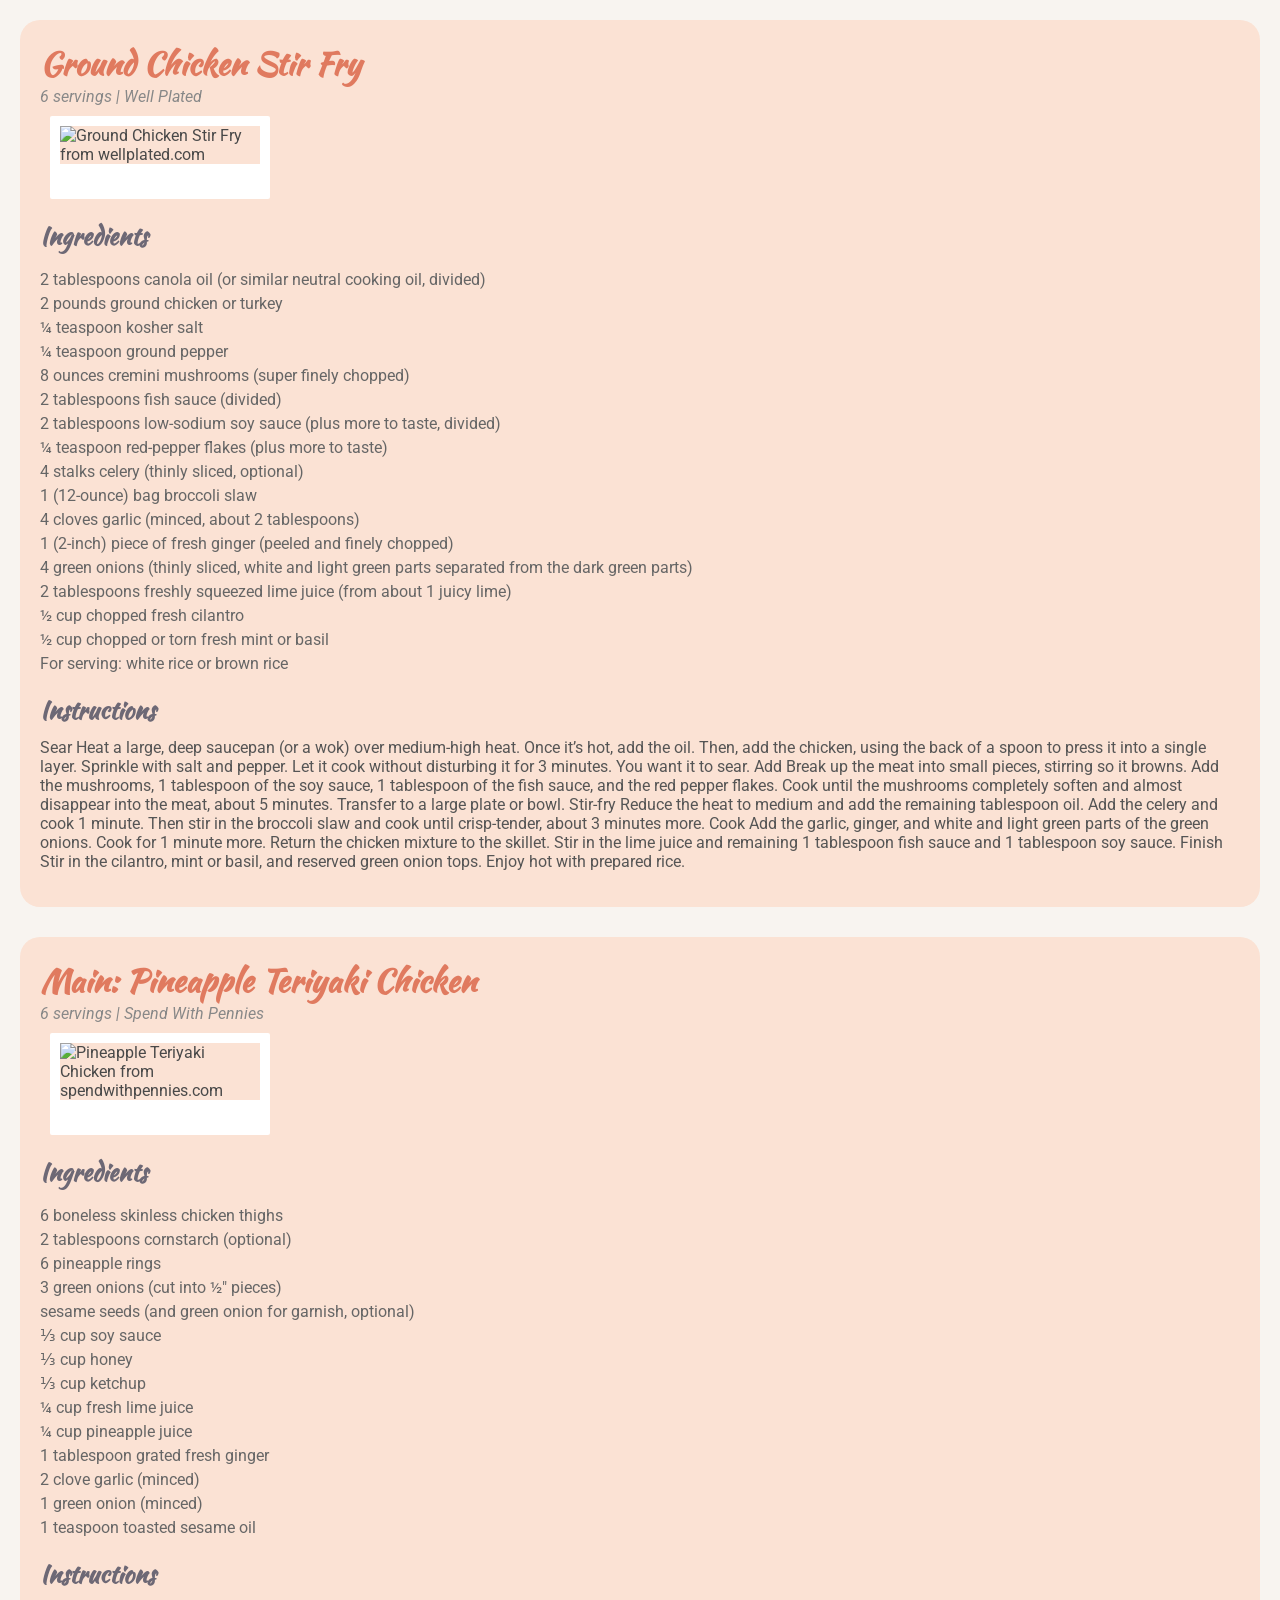
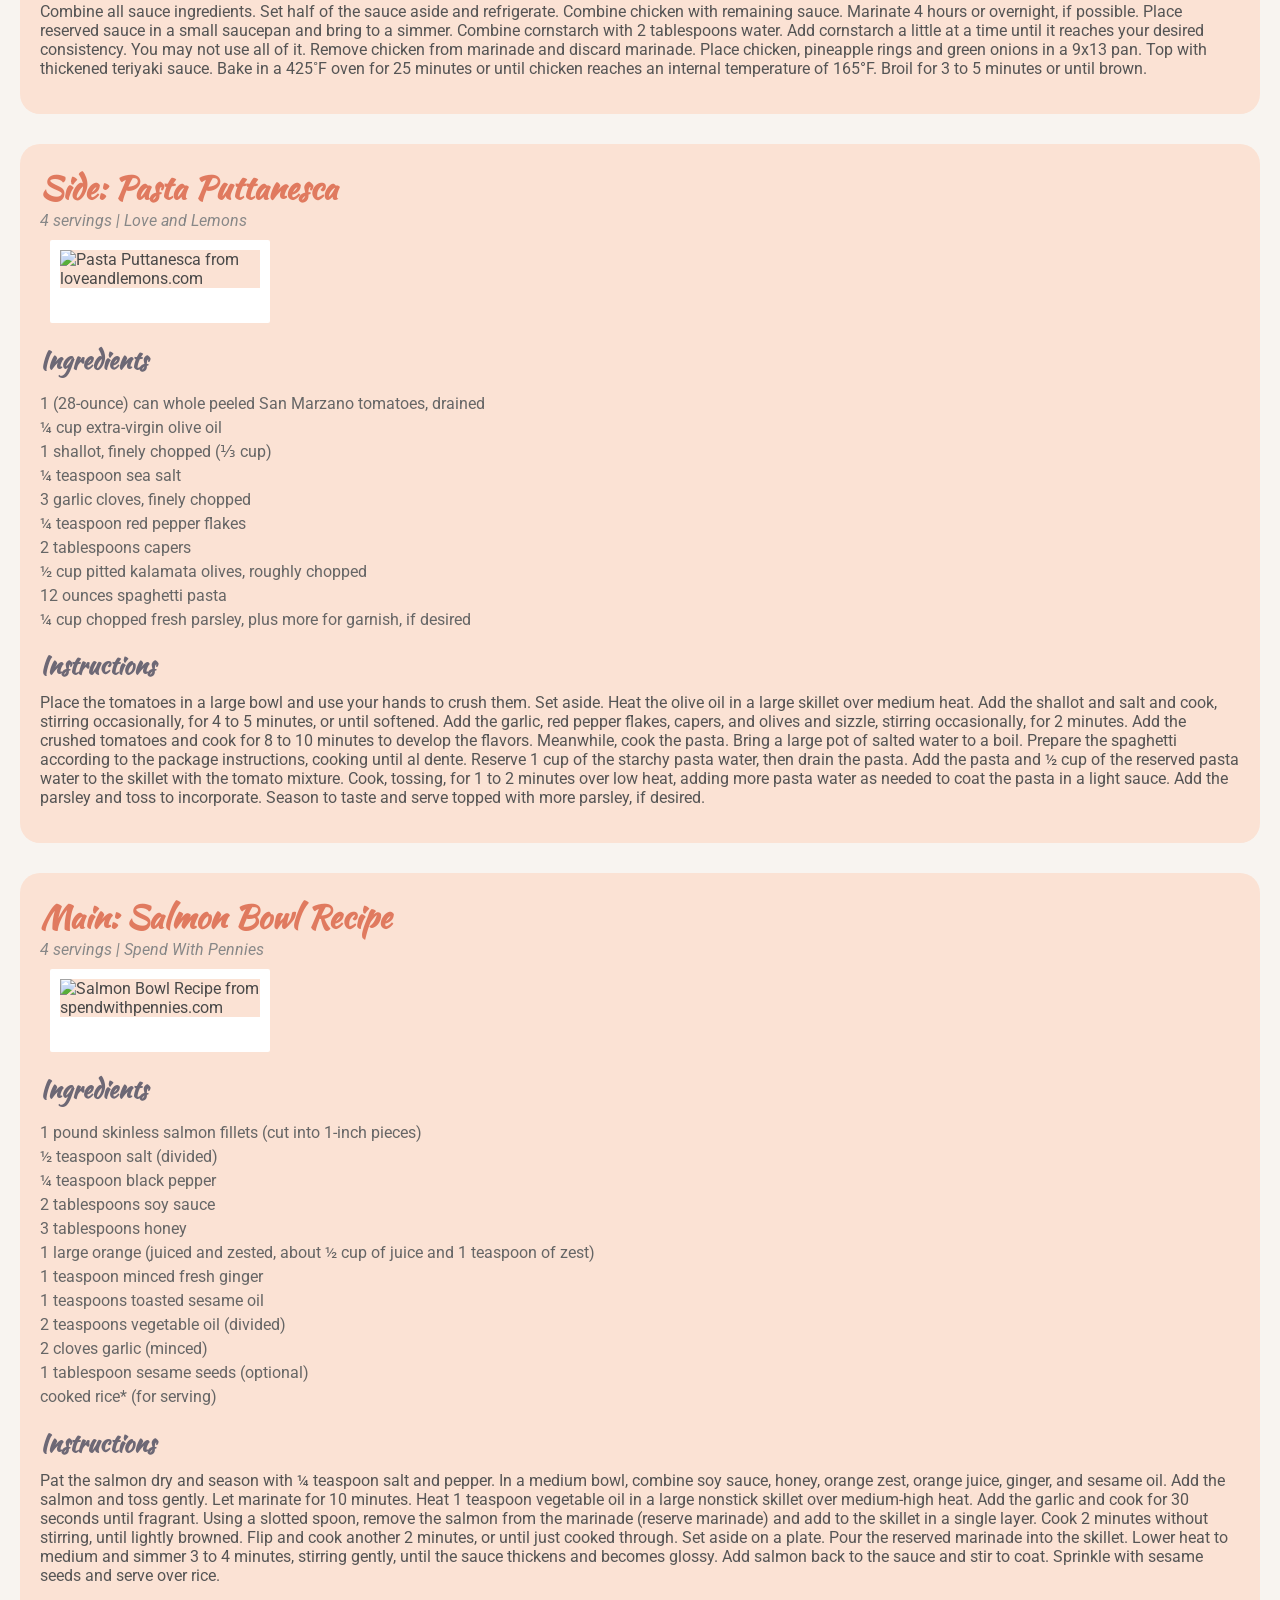
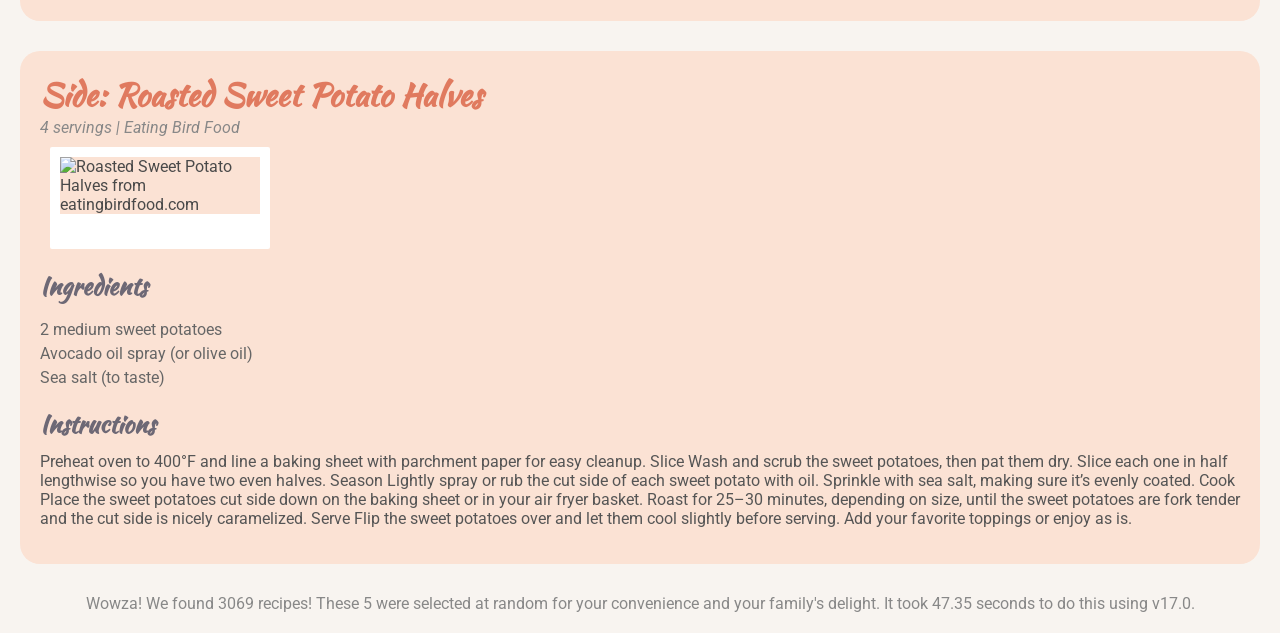
==== commit b7e76fb5: "Update weekly meals 2026-11-06" ====
--- a/index.html
+++ b/index.html
@@ -75,143 +75,153 @@
     </head>
 	<body>
 		<div class="card">
-			<h1>Pork Stew</h1>
+			<h1>Ground Chicken Stir Fry</h1>
 			<i>6 servings | Well Plated</i>
 <div class="polaroid">
-				<img src=https://www.wellplated.com/wp-content/uploads/2026/10/Pork-Stew-Discover.jpg alt="Pork Stew from wellplated.com" loading="lazy" />
-			</div>
-			<h2>Ingredients</h2>
-			<ul>
-				<li>2 ½ pounds boneless pork shoulder (also sold as pork butt, cut into 1 ½-inch chunks)</li>
-				<li>¼ cup all-purpose flour</li>
-				<li>2 teaspoons kosher salt</li>
-				<li>1 teaspoon ground black pepper</li>
-				<li>2 tablespoons canola oil or grapeseed or another neutral cooking oil</li>
-				<li>2 yellow onions</li>
-				<li>4 cloves garlic</li>
-				<li>1 medium Granny Smith apple</li>
-				<li>2 tablespoons apple cider vinegar</li>
-				<li>1 ½ cups dry hard cider (or dry white wine such as Sauvignon Blanc (see notes to use non-alcoholic apple cider))</li>
-				<li>6 cups reduced-sodium chicken broth</li>
-				<li>1 teaspoon Worcestershire sauce</li>
-				<li>1 teaspoon dried sage</li>
-				<li>2 bay leaves</li>
-				<li>½ cinnamon stick</li>
-				<li>3 medium carrots (peeled and ½-inch diced)</li>
-				<li>3 parsnips (peeled and ½-inch diced)</li>
-				<li>2 russet potatoes (peeled and ½-inch diced)</li>
-				<li>1 tablespoon Dijon mustard (plus more to taste)</li>
-				<li>Water (as needed)</li>
-				<li>Chopped fresh parsley or sage (for serving)</li>
-			</ul>
-			<h2>Instructions</h2>
-			<p>Season
-Place the pork in a large bowl and toss with the flour, salt, and pepper until coated on all sides.
-Sear
-Heat a Dutch oven or similar large soup pot over medium. Once hot, add 1 tablespoon of the oil and let warm about 30 seconds. Add half of the pork in a single layer (the pieces should barely touch). Let it cook undisturbed for 3 minutes until lightly browned on the first side, then flip and brown on the other side. Remove to a plate. Repeat with the remaining 1 tablespoon oil and remaining pork.
-Chop
-While the pork sears, chop the onion into 1/2-inch pieces.
-Soften
-Once all of the pork is browned and removed to a plate, reduce the heat to medium-low. Add the onion and cook, stirring periodically and scraping the bottom, until softened and browned at the edges, about 10 minutes.
-Prepare
-While the onion browns, peel the apple and grate on a coarse box grater. Smash the garlic, then peel and roughly chop.
+				<img src=https://www.wellplated.com/wp-content/uploads/2026/09/Best-Ground-Chicken-Stir-Fry-1.jpg alt="Ground Chicken Stir Fry from wellplated.com" loading="lazy" />
+			</div>
+			<h2>Ingredients</h2>
+			<ul>
+				<li>2 tablespoons canola oil (or similar neutral cooking oil, divided)</li>
+				<li>2 pounds ground chicken or turkey</li>
+				<li>¼ teaspoon kosher salt</li>
+				<li>¼ teaspoon ground pepper</li>
+				<li>8 ounces cremini mushrooms (super finely chopped)</li>
+				<li>2 tablespoons fish sauce (divided)</li>
+				<li>2 tablespoons low-sodium soy sauce (plus more to taste, divided)</li>
+				<li>¼ teaspoon red-pepper flakes (plus more to taste)</li>
+				<li>4 stalks celery (thinly sliced, optional)</li>
+				<li>1 (12-ounce) bag broccoli slaw</li>
+				<li>4 cloves garlic (minced, about 2 tablespoons)</li>
+				<li>1 (2-inch) piece of fresh ginger (peeled and finely chopped)</li>
+				<li>4 green onions (thinly sliced, white and light green parts separated from the dark green parts)</li>
+				<li>2 tablespoons freshly squeezed lime juice (from about 1 juicy lime)</li>
+				<li>½ cup chopped fresh cilantro</li>
+				<li>½ cup chopped or torn fresh mint or basil</li>
+				<li>For serving: white rice or brown rice</li>
+			</ul>
+			<h2>Instructions</h2>
+			<p>Sear
+Heat a large, deep saucepan (or a wok) over medium-high heat. Once it’s hot, add the oil. Then, add the chicken, using the back of a spoon to press it into a single layer. Sprinkle with salt and pepper. Let it cook without disturbing it for 3 minutes. You want it to sear.
 Add
-Once the onions are browned, stir in the garlic and apple and cook just until fragrant, about 30 seconds.
-Deglaze
-Add the hard cider and apple cider vinegar and bring to a simmer. With a rubber spatula or wooden spoon, scrape up any bits stuck to the bottom of the pot. Let simmer 2 minutes to reduce slightly.
-Simmer
-Return the pork and any juices that have collected on the plate to the pot. Stir in the chicken broth, Worcestershire, sage, bay leaves, and cinnamon stick. Bring to a boil over high heat, then reduce to a simmer over low. Cover, leaving the lid just slightly ajar, and simmer for 90 minutes. Lift the lid and stir periodically to ensure nothing is sticking. The liquid will noticeably reduce.
-Add
-While the pork simmers, peel the carrots, parsnips, and potatoes. Cut each into 1/2-inch cubes. Once the pork has been simmering 90 minutes, stir them in. Cover the pot partway and simmer 45 minutes to 1 hour more, until the vegetables are tender. Stir from time to time to prevent sticking, and if at any point the stew is thicker than you would like, add water as needed (I added about a cup but it's also VERY dry where I live).
+Break up the meat into small pieces, stirring so it browns. Add the mushrooms, 1 tablespoon of the soy sauce, 1 tablespoon of the fish sauce, and the red pepper flakes. Cook until the mushrooms completely soften and almost disappear into the meat, about 5 minutes. Transfer to a large plate or bowl.
+Stir-fry
+Reduce the heat to medium and add the remaining tablespoon oil. Add the celery and cook 1 minute. Then stir in the broccoli slaw and cook until crisp-tender, about 3 minutes more.
+Cook
+Add the garlic, ginger, and white and light green parts of the green onions. Cook for 1 minute more.
+Return the chicken mixture to the skillet. Stir in the lime juice and remaining 1 tablespoon fish sauce and 1 tablespoon soy sauce.
 Finish
-Fish out and discard the bay leaves and cinnamon stick. Stir in the Dijon and let cook 2 minutes. With a potato masher, lightly mash the stew a bit. This will break up a few of the potatoes to slightly thicken the broth and also give you smaller bits of pork mixed in with the larger. Taste and adjust the salt, pepper, and mustard as desired. Serve hot with parsley or sage sprinkled over the top.</p>
-		</div>
-		<div class="card">
-			<h1>Main: Bacon Wrapped Chicken</h1>
+Stir in the cilantro, mint or basil, and reserved green onion tops. Enjoy hot with prepared rice.</p>
+		</div>
+		<div class="card">
+			<h1>Main: Pineapple Teriyaki Chicken</h1>
+			<i>6 servings | Spend With Pennies</i>
+<div class="polaroid">
+				<img src=https://www.spendwithpennies.com/wp-content/uploads/2026/07/cropped-Pineapple-Teriyaki-Chicken-2-SpendWithPennies1.jpg alt="Pineapple Teriyaki Chicken from spendwithpennies.com" loading="lazy" />
+			</div>
+			<h2>Ingredients</h2>
+			<ul>
+				<li>6 boneless skinless chicken thighs</li>
+				<li>2 tablespoons cornstarch (optional)</li>
+				<li>6 pineapple rings</li>
+				<li>3 green onions (cut into ½" pieces)</li>
+				<li>sesame seeds (and green onion for garnish, optional)</li>
+				<li>⅓ cup soy sauce</li>
+				<li>⅓ cup honey</li>
+				<li>⅓ cup ketchup</li>
+				<li>¼ cup fresh lime juice</li>
+				<li>¼ cup pineapple juice</li>
+				<li>1 tablespoon grated fresh ginger</li>
+				<li>2 clove garlic (minced)</li>
+				<li>1 green onion (minced)</li>
+				<li>1 teaspoon toasted sesame oil</li>
+			</ul>
+			<h2>Instructions</h2>
+			<p>Combine all sauce ingredients. Set half of the sauce aside and refrigerate.
+Combine chicken with remaining sauce. Marinate 4 hours or overnight, if possible.
+Place reserved sauce in a small saucepan and bring to a simmer. Combine cornstarch with 2 tablespoons water. Add cornstarch a little at a time until it reaches your desired consistency. You may not use all of it.
+Remove chicken from marinade and discard marinade. Place chicken, pineapple rings and green onions in a 9x13 pan. Top with thickened teriyaki sauce.
+Bake in a 425˚F oven for 25 minutes or until chicken reaches an internal temperature of 165°F. Broil for 3 to 5 minutes or until brown.</p>
+		</div>
+		<div class="card">
+			<h1>Side: Pasta Puttanesca</h1>
+			<i>4 servings | Love and Lemons</i>
+<div class="polaroid">
+				<img src=https://cdn.loveandlemons.com/wp-content/uploads/2025/07/puttanesca-social.jpg alt="Pasta Puttanesca from loveandlemons.com" loading="lazy" />
+			</div>
+			<h2>Ingredients</h2>
+			<ul>
+				<li>1 (28-ounce) can whole peeled San Marzano tomatoes, drained</li>
+				<li>¼ cup extra-virgin olive oil</li>
+				<li>1 shallot, finely chopped (⅓ cup)</li>
+				<li>¼ teaspoon sea salt</li>
+				<li>3 garlic cloves, finely chopped</li>
+				<li>¼ teaspoon red pepper flakes</li>
+				<li>2 tablespoons capers</li>
+				<li>½ cup pitted kalamata olives, roughly chopped</li>
+				<li>12 ounces spaghetti pasta</li>
+				<li>¼ cup chopped fresh parsley, plus more for garnish, if desired</li>
+			</ul>
+			<h2>Instructions</h2>
+			<p>Place the tomatoes in a large bowl and use your hands to crush them. Set aside.
+Heat the olive oil in a large skillet over medium heat. Add the shallot and salt and cook, stirring occasionally, for 4 to 5 minutes, or until softened. Add the garlic, red pepper flakes, capers, and olives and sizzle, stirring occasionally, for 2 minutes.
+Add the crushed tomatoes and cook for 8 to 10 minutes to develop the flavors.
+Meanwhile, cook the pasta. Bring a large pot of salted water to a boil. Prepare the spaghetti according to the package instructions, cooking until al dente. Reserve 1 cup of the starchy pasta water, then drain the pasta.
+Add the pasta and ½ cup of the reserved pasta water to the skillet with the tomato mixture. Cook, tossing, for 1 to 2 minutes over low heat, adding more pasta water as needed to coat the pasta in a light sauce.
+Add the parsley and toss to incorporate. Season to taste and serve topped with more parsley, if desired.</p>
+		</div>
+		<div class="card">
+			<h1>Main: Salmon Bowl Recipe</h1>
 			<i>4 servings | Spend With Pennies</i>
 <div class="polaroid">
-				<img src=https://www.spendwithpennies.com/wp-content/uploads/2026/06/Bacon-Wrapped-Chicken-SpendWithPennies-8.jpg alt="Bacon Wrapped Chicken from spendwithpennies.com" loading="lazy" />
-			</div>
-			<h2>Ingredients</h2>
-			<ul>
-				<li>4 boneless skinless chicken breasts (about 6-7 ounces each)</li>
-				<li>1 teaspoon paprika</li>
-				<li>½ teaspoon garlic powder</li>
-				<li>½ teaspoon salt</li>
+				<img src=https://www.spendwithpennies.com/wp-content/uploads/2026/04/Salmon-Bowl-Recipe-SpendWithPennies-8.jpg alt="Salmon Bowl Recipe from spendwithpennies.com" loading="lazy" />
+			</div>
+			<h2>Ingredients</h2>
+			<ul>
+				<li>1 pound skinless salmon fillets (cut into 1-inch pieces)</li>
+				<li>½ teaspoon salt (divided)</li>
 				<li>¼ teaspoon black pepper</li>
-				<li>8 to 10 slices bacon (you might need a couple extra slices if your chicken breasts are large.)</li>
-				<li>¼ cup apricot preserves (or orange marmalade)</li>
-				<li>1 tablespoon Dijon mustard</li>
-				<li>1 teaspoon apple cider vinegar</li>
-			</ul>
-			<h2>Instructions</h2>
-			<p>Preheat oven to 375°F. Line a baking dish with foil or parchment paper for easy cleanup.
-Season the chicken breasts on all sides with the paprika, garlic powder, salt, and pepper.
-In a small bowl, combine apricot preserves, Dijon mustard, and apple cider vinegar until smooth.
-Wrap two slices of bacon around each chicken breast (or 2 ½ slices if the chicken is really large), making sure the ends of the bacon are tucked under the chicken to hold it in place. Place chicken into the prepared baking dish. Brush the glaze over the outside of the chicken.
-Bake for 30 to 40 minutes or until chicken reaches 165℉ at its thickest part. Broil for 1 to 2 minutes at the end of cooking for extra crispy bacon.</p>
-		</div>
-		<div class="card">
-			<h1>Side: White Wine Sautéed Mushrooms</h1>
-			<i>servings unknown | Gimme Some Oven</i>
-<div class="polaroid">
-				<img src=https://www.gimmesomeoven.com/wp-content/uploads/2023/11/Sauteed-Mushrooms-9-225x225.jpg alt="White Wine Sautéed Mushrooms from gimmesomeoven.com" loading="lazy" />
-			</div>
-			<h2>Ingredients</h2>
-			<ul>
-				<li>2 tablespoons unsalted butter, divided</li>
-				<li>1 tablespoon olive oil, divided</li>
-				<li>2 pounds baby bella mushrooms, quartered</li>
-				<li>3 cloves garlic, minced</li>
-				<li>1 teaspoon fresh thyme leaves</li>
-				<li>1/2 teaspoon crushed red pepper flakes</li>
-				<li>fine sea salt and freshly-ground black pepper</li>
-				<li>1/2 cup dry white wine</li>
-				<li>optional: freshly-grated Parmesan cheese, for topping</li>
-			</ul>
-			<h2>Instructions</h2>
-			<p>Brown the mushrooms
-Melt half of the butter and olive oil in a large sauté pan over medium-high heat. Add half of the mushrooms and cook, flipping occasionally, until browned. Transfer the cooked mushrooms to a clean plate and set aside. Repeat with the remaining butter, olive oil and mushrooms, cooking until browned.
-Sauté the garlic
-Return the previously cooked mushrooms to the pan, along with the garlic, thyme and red pepper flakes. Season the entire mixture generously with salt and pepper. Cook for 2-3 minutes, stirring occasionally, until the garlic is fragrant.
-Simmer in wine
-Add the white wine and stir to combine. Cook for 2-3 additional minutes, stirring occasionally, until the wine has reduced by about half. Taste and season with additional salt and pepper if needed.
-Serve. Serve warm, topped with a sprinkling of freshly-grated Parmesan and an extra twist of black pepper, and enjoy!</p>
-		</div>
-		<div class="card">
-			<h1>Paleo Honey Mustard Salmon Bowls {High Protein Easy Dinner}</h1>
-			<i>4 servings | The Paleo Running Momma</i>
-<div class="polaroid">
-				<img src=https://www.paleorunningmomma.com/wp-content/uploads/2026/02/honey-mustard-salmon-bowls-scaled.jpg alt="Paleo Honey Mustard Salmon Bowls {High Protein Easy Dinner} from paleorunningmomma.com" loading="lazy" />
-			</div>
-			<h2>Ingredients</h2>
-			<ul>
-				<li>1/2 cup mayonnaise</li>
+				<li>2 tablespoons soy sauce</li>
 				<li>3 tablespoons honey</li>
-				<li>1/4 cup dijon mustard</li>
-				<li>1 tablespoon fresh lemon juice</li>
-				<li>1 1/2 lbs salmon filet (skin removed and cut into 1” chunks)</li>
-				<li>1 1/2 tablespoons olive oil</li>
-				<li>1 teaspoon sea salt</li>
-				<li>1/2 teaspoons black pepper</li>
-				<li>1 teaspoon garlic powder</li>
-				<li>1 teaspoon onion powder</li>
-				<li>1 teaspoon smoked paprika</li>
-				<li>6 slices uncured bacon (diced, see note*)</li>
-				<li>2 bunches broccolini</li>
+				<li>1 large orange (juiced and zested, about ½ cup of juice and 1 teaspoon of zest)</li>
+				<li>1 teaspoon minced fresh ginger</li>
+				<li>1 teaspoons toasted sesame oil</li>
+				<li>2 teaspoons vegetable oil (divided)</li>
 				<li>2 cloves garlic (minced)</li>
-				<li>10 oz Cauliflower rice (sautéed )</li>
-				<li>Scallions (thinly sliced for garnish (optional))</li>
-			</ul>
-			<h2>Instructions</h2>
-			<p>Preheat your oven to 450°F and line a large baking sheet with parchment paper.
-While the oven preheats, prepare the honey mustard. In a bowl, combine all ingredients, whisk well, cover and set aside.
-Place the salmon, in 1” chunks, on the baking sheet and drizzle with olive oil, then sprinkle with the salt, pepper and seasonings. Toss to coat evenly, then spread the salmon out in a single layer on the baking sheet and bake for 11-13 minutes until golden.
-Meanwhile, cook the bacon and broccolini in a skillet. Heat a large skillet over medium high heat and add the diced bacon. Cook, stirring until crisp, then use a slotted spoon to drain on paper towels, leaving the fat in the skillet.
-Lower the heat to medium and saute the broccolini in the skillet with the bacon fat and minced garlic, seasoning with salt and pepper as desired, then set aside.
-Toss the cooked salmon with 1/2 of the honey mustard mixture, leaving the remaining half for drizzling/dipping.
-To arrange the bowls, layer the cauliflower rice or rice with the salmon and broccolini, sprinkle with bacon, drizzle with more honey mustard and garnish with scallions. Serve right away and enjoy!</p>
-		</div>
-		<p style="color: #888;text-align: center;">Wowza! We found 3051 recipes! These 4 were selected at random for your convenience and your family's delight. It took 40.39 seconds to do this using v17.0.</p>
+				<li>1 tablespoon sesame seeds (optional)</li>
+				<li>cooked rice* (for serving)</li>
+			</ul>
+			<h2>Instructions</h2>
+			<p>Pat the salmon dry and season with ¼ teaspoon salt and pepper.
+In a medium bowl, combine soy sauce, honey, orange zest, orange juice, ginger, and sesame oil. Add the salmon and toss gently. Let marinate for 10 minutes.
+Heat 1 teaspoon vegetable oil in a large nonstick skillet over medium-high heat. Add the garlic and cook for 30 seconds until fragrant.
+Using a slotted spoon, remove the salmon from the marinade (reserve marinade) and add to the skillet in a single layer. Cook 2 minutes without stirring, until lightly browned. Flip and cook another 2 minutes, or until just cooked through. Set aside on a plate.
+Pour the reserved marinade into the skillet. Lower heat to medium and simmer 3 to 4 minutes, stirring gently, until the sauce thickens and becomes glossy. Add salmon back to the sauce and stir to coat.
+Sprinkle with sesame seeds and serve over rice.</p>
+		</div>
+		<div class="card">
+			<h1>Side: Roasted Sweet Potato Halves</h1>
+			<i>4 servings | Eating Bird Food</i>
+<div class="polaroid">
+				<img src=https://www.eatingbirdfood.com/wp-content/uploads/2026/04/roasted-sweet-potato-halves-plated.jpg alt="Roasted Sweet Potato Halves from eatingbirdfood.com" loading="lazy" />
+			</div>
+			<h2>Ingredients</h2>
+			<ul>
+				<li>2 medium sweet potatoes</li>
+				<li>Avocado oil spray (or olive oil)</li>
+				<li>Sea salt (to taste)</li>
+			</ul>
+			<h2>Instructions</h2>
+			<p>Preheat oven to 400°F and line a baking sheet with parchment paper for easy cleanup.
+Slice
+Wash and scrub the sweet potatoes, then pat them dry. Slice each one in half lengthwise so you have two even halves.
+Season
+Lightly spray or rub the cut side of each sweet potato with oil. Sprinkle with sea salt, making sure it’s evenly coated.
+Cook
+Place the sweet potatoes cut side down on the baking sheet or in your air fryer basket. Roast for 25–30 minutes, depending on size, until the sweet potatoes are fork tender and the cut side is nicely caramelized.
+Serve
+Flip the sweet potatoes over and let them cool slightly before serving. Add your favorite toppings or enjoy as is.</p>
+		</div>
+		<p style="color: #888;text-align: center;">Wowza! We found 3069 recipes! These 5 were selected at random for your convenience and your family's delight. It took 47.35 seconds to do this using v17.0.</p>
 </body>
 </html>
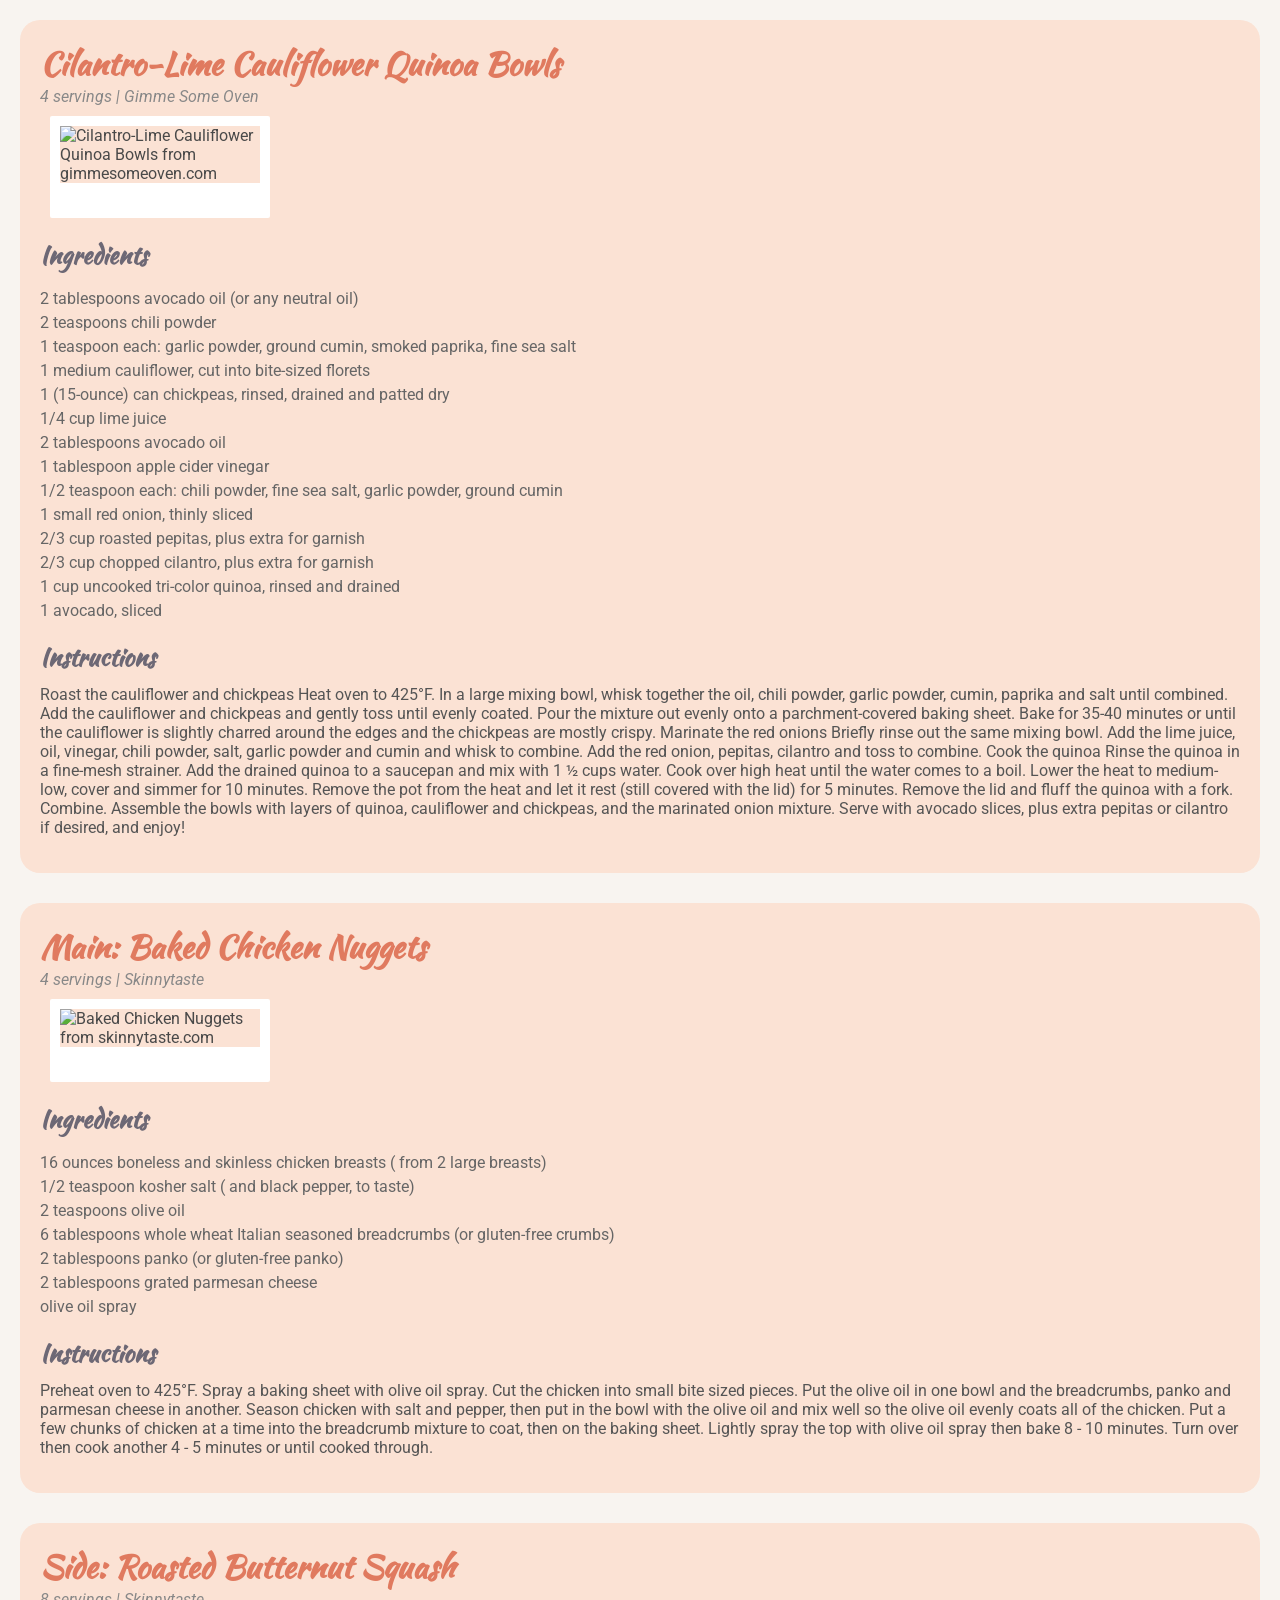
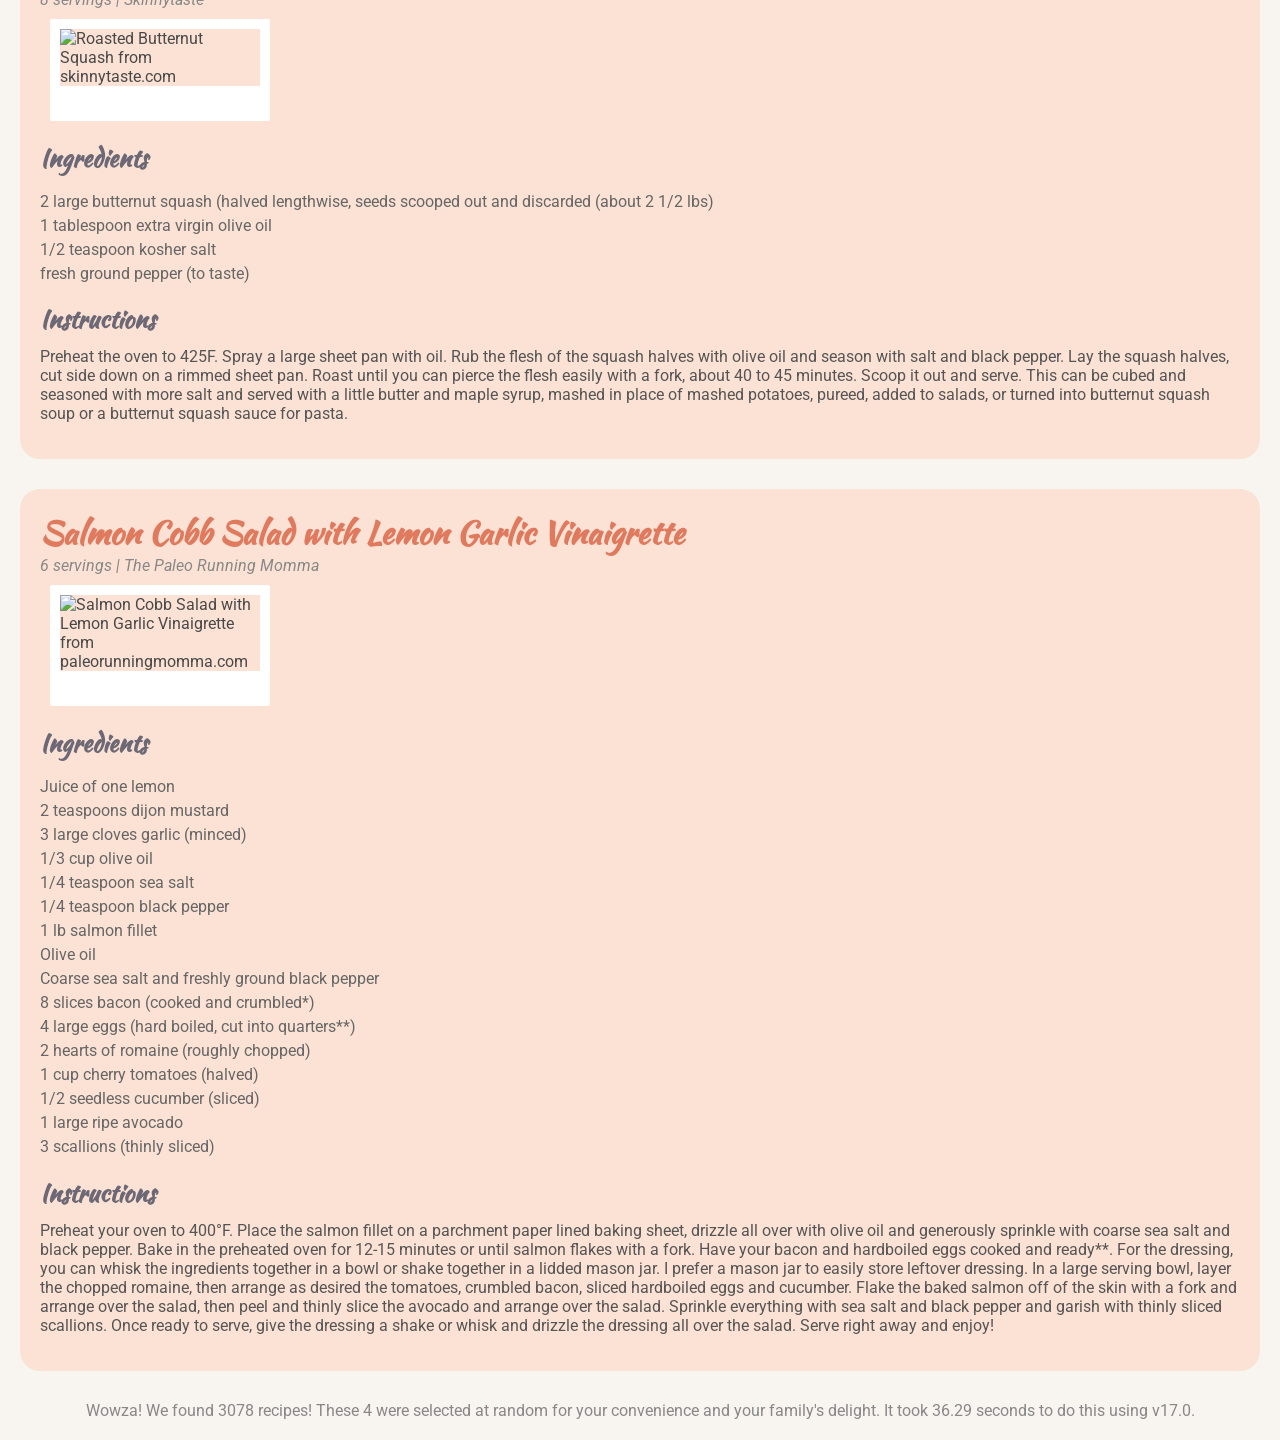
==== commit 6e23bd9f: "Update weekly meals 2026-11-13" ====
--- a/index.html
+++ b/index.html
@@ -75,153 +75,110 @@
     </head>
 	<body>
 		<div class="card">
-			<h1>Ground Chicken Stir Fry</h1>
-			<i>6 servings | Well Plated</i>
+			<h1>Cilantro-Lime Cauliflower Quinoa Bowls</h1>
+			<i>4 servings | Gimme Some Oven</i>
 <div class="polaroid">
-				<img src=https://www.wellplated.com/wp-content/uploads/2026/09/Best-Ground-Chicken-Stir-Fry-1.jpg alt="Ground Chicken Stir Fry from wellplated.com" loading="lazy" />
+				<img src=https://www.gimmesomeoven.com/wp-content/uploads/2025/03/Cilantro-Lime-Cauliflower-Quinoa-Bowls-11-225x225.jpg alt="Cilantro-Lime Cauliflower Quinoa Bowls from gimmesomeoven.com" loading="lazy" />
 			</div>
 			<h2>Ingredients</h2>
 			<ul>
-				<li>2 tablespoons canola oil (or similar neutral cooking oil, divided)</li>
-				<li>2 pounds ground chicken or turkey</li>
-				<li>¼ teaspoon kosher salt</li>
-				<li>¼ teaspoon ground pepper</li>
-				<li>8 ounces cremini mushrooms (super finely chopped)</li>
-				<li>2 tablespoons fish sauce (divided)</li>
-				<li>2 tablespoons low-sodium soy sauce (plus more to taste, divided)</li>
-				<li>¼ teaspoon red-pepper flakes (plus more to taste)</li>
-				<li>4 stalks celery (thinly sliced, optional)</li>
-				<li>1 (12-ounce) bag broccoli slaw</li>
-				<li>4 cloves garlic (minced, about 2 tablespoons)</li>
-				<li>1 (2-inch) piece of fresh ginger (peeled and finely chopped)</li>
-				<li>4 green onions (thinly sliced, white and light green parts separated from the dark green parts)</li>
-				<li>2 tablespoons freshly squeezed lime juice (from about 1 juicy lime)</li>
-				<li>½ cup chopped fresh cilantro</li>
-				<li>½ cup chopped or torn fresh mint or basil</li>
-				<li>For serving: white rice or brown rice</li>
+				<li>2 tablespoons avocado oil (or any neutral oil)</li>
+				<li>2 teaspoons chili powder</li>
+				<li>1 teaspoon each: garlic powder, ground cumin, smoked paprika, fine sea salt</li>
+				<li>1 medium cauliflower, cut into bite-sized florets</li>
+				<li>1 (15-ounce) can chickpeas, rinsed, drained and patted dry</li>
+				<li>1/4 cup lime juice</li>
+				<li>2 tablespoons avocado oil</li>
+				<li>1 tablespoon apple cider vinegar</li>
+				<li>1/2 teaspoon each: chili powder, fine sea salt, garlic powder, ground cumin</li>
+				<li>1 small red onion, thinly sliced</li>
+				<li>2/3 cup roasted pepitas, plus extra for garnish</li>
+				<li>2/3 cup chopped cilantro, plus extra for garnish</li>
+				<li>1 cup uncooked tri-color quinoa, rinsed and drained</li>
+				<li>1 avocado, sliced</li>
 			</ul>
 			<h2>Instructions</h2>
-			<p>Sear
-Heat a large, deep saucepan (or a wok) over medium-high heat. Once it’s hot, add the oil. Then, add the chicken, using the back of a spoon to press it into a single layer. Sprinkle with salt and pepper. Let it cook without disturbing it for 3 minutes. You want it to sear.
-Add
-Break up the meat into small pieces, stirring so it browns. Add the mushrooms, 1 tablespoon of the soy sauce, 1 tablespoon of the fish sauce, and the red pepper flakes. Cook until the mushrooms completely soften and almost disappear into the meat, about 5 minutes. Transfer to a large plate or bowl.
-Stir-fry
-Reduce the heat to medium and add the remaining tablespoon oil. Add the celery and cook 1 minute. Then stir in the broccoli slaw and cook until crisp-tender, about 3 minutes more.
-Cook
-Add the garlic, ginger, and white and light green parts of the green onions. Cook for 1 minute more.
-Return the chicken mixture to the skillet. Stir in the lime juice and remaining 1 tablespoon fish sauce and 1 tablespoon soy sauce.
-Finish
-Stir in the cilantro, mint or basil, and reserved green onion tops. Enjoy hot with prepared rice.</p>
+			<p>Roast the cauliflower and chickpeas
+Heat oven to 425°F. In a large mixing bowl, whisk together the oil, chili powder, garlic powder, cumin, paprika and salt until combined. Add the cauliflower and chickpeas and gently toss until evenly coated. Pour the mixture out evenly onto a parchment-covered baking sheet. Bake for 35-40 minutes or until the cauliflower is slightly charred around the edges and the chickpeas are mostly crispy.
+Marinate the red onions
+Briefly rinse out the same mixing bowl. Add the lime juice, oil, vinegar, chili powder, salt, garlic powder and cumin and whisk to combine. Add the red onion, pepitas, cilantro and toss to combine.
+Cook the quinoa
+Rinse the quinoa in a fine-mesh strainer. Add the drained quinoa to a saucepan and mix with 1 ½ cups water. Cook over high heat until the water comes to a boil. Lower the heat to medium-low, cover and simmer for 10 minutes. Remove the pot from the heat and let it rest (still covered with the lid) for 5 minutes. Remove the lid and fluff the quinoa with a fork.
+Combine. Assemble the bowls with layers of quinoa, cauliflower and chickpeas, and the marinated onion mixture. Serve with avocado slices, plus extra pepitas or cilantro if desired, and enjoy!</p>
 		</div>
 		<div class="card">
-			<h1>Main: Pineapple Teriyaki Chicken</h1>
-			<i>6 servings | Spend With Pennies</i>
+			<h1>Main: Baked Chicken Nuggets</h1>
+			<i>4 servings | Skinnytaste</i>
 <div class="polaroid">
-				<img src=https://www.spendwithpennies.com/wp-content/uploads/2026/07/cropped-Pineapple-Teriyaki-Chicken-2-SpendWithPennies1.jpg alt="Pineapple Teriyaki Chicken from spendwithpennies.com" loading="lazy" />
+				<img src=https://www.skinnytaste.com/wp-content/uploads/2011/04/healthy-baked-chicken-nuggets.jpg alt="Baked Chicken Nuggets from skinnytaste.com" loading="lazy" />
 			</div>
 			<h2>Ingredients</h2>
 			<ul>
-				<li>6 boneless skinless chicken thighs</li>
-				<li>2 tablespoons cornstarch (optional)</li>
-				<li>6 pineapple rings</li>
-				<li>3 green onions (cut into ½" pieces)</li>
-				<li>sesame seeds (and green onion for garnish, optional)</li>
-				<li>⅓ cup soy sauce</li>
-				<li>⅓ cup honey</li>
-				<li>⅓ cup ketchup</li>
-				<li>¼ cup fresh lime juice</li>
-				<li>¼ cup pineapple juice</li>
-				<li>1 tablespoon grated fresh ginger</li>
-				<li>2 clove garlic (minced)</li>
-				<li>1 green onion (minced)</li>
-				<li>1 teaspoon toasted sesame oil</li>
+				<li>16 ounces boneless and skinless chicken breasts ( from 2 large breasts)</li>
+				<li>1/2 teaspoon kosher salt ( and black pepper, to taste)</li>
+				<li>2 teaspoons olive oil</li>
+				<li>6 tablespoons whole wheat Italian seasoned breadcrumbs (or gluten-free crumbs)</li>
+				<li>2 tablespoons panko (or gluten-free panko)</li>
+				<li>2 tablespoons grated parmesan cheese</li>
+				<li>olive oil spray</li>
 			</ul>
 			<h2>Instructions</h2>
-			<p>Combine all sauce ingredients. Set half of the sauce aside and refrigerate.
-Combine chicken with remaining sauce. Marinate 4 hours or overnight, if possible.
-Place reserved sauce in a small saucepan and bring to a simmer. Combine cornstarch with 2 tablespoons water. Add cornstarch a little at a time until it reaches your desired consistency. You may not use all of it.
-Remove chicken from marinade and discard marinade. Place chicken, pineapple rings and green onions in a 9x13 pan. Top with thickened teriyaki sauce.
-Bake in a 425˚F oven for 25 minutes or until chicken reaches an internal temperature of 165°F. Broil for 3 to 5 minutes or until brown.</p>
+			<p>Preheat oven to 425°F. Spray a baking sheet with olive oil spray.
+Cut the chicken into small bite sized pieces.
+Put the olive oil in one bowl and the breadcrumbs, panko and parmesan cheese in another.
+Season chicken with salt and pepper, then put in the bowl with the olive oil and mix well so the olive oil evenly coats all of the chicken.
+Put a few chunks of chicken at a time into the breadcrumb mixture to coat, then on the baking sheet.
+Lightly spray the top with olive oil spray then bake 8 - 10 minutes. Turn over then cook another 4 - 5 minutes or until cooked through.</p>
 		</div>
 		<div class="card">
-			<h1>Side: Pasta Puttanesca</h1>
-			<i>4 servings | Love and Lemons</i>
+			<h1>Side: Roasted Butternut Squash</h1>
+			<i>8 servings | Skinnytaste</i>
 <div class="polaroid">
-				<img src=https://cdn.loveandlemons.com/wp-content/uploads/2025/07/puttanesca-social.jpg alt="Pasta Puttanesca from loveandlemons.com" loading="lazy" />
+				<img src=https://www.skinnytaste.com/wp-content/uploads/2024/09/Roasted-Butternut-Squash-3.jpg alt="Roasted Butternut Squash from skinnytaste.com" loading="lazy" />
 			</div>
 			<h2>Ingredients</h2>
 			<ul>
-				<li>1 (28-ounce) can whole peeled San Marzano tomatoes, drained</li>
-				<li>¼ cup extra-virgin olive oil</li>
-				<li>1 shallot, finely chopped (⅓ cup)</li>
-				<li>¼ teaspoon sea salt</li>
-				<li>3 garlic cloves, finely chopped</li>
-				<li>¼ teaspoon red pepper flakes</li>
-				<li>2 tablespoons capers</li>
-				<li>½ cup pitted kalamata olives, roughly chopped</li>
-				<li>12 ounces spaghetti pasta</li>
-				<li>¼ cup chopped fresh parsley, plus more for garnish, if desired</li>
+				<li>2 large butternut squash (halved lengthwise, seeds scooped out and discarded (about 2 1/2 lbs)</li>
+				<li>1 tablespoon extra virgin olive oil</li>
+				<li>1/2 teaspoon kosher salt</li>
+				<li>fresh ground pepper (to taste)</li>
 			</ul>
 			<h2>Instructions</h2>
-			<p>Place the tomatoes in a large bowl and use your hands to crush them. Set aside.
-Heat the olive oil in a large skillet over medium heat. Add the shallot and salt and cook, stirring occasionally, for 4 to 5 minutes, or until softened. Add the garlic, red pepper flakes, capers, and olives and sizzle, stirring occasionally, for 2 minutes.
-Add the crushed tomatoes and cook for 8 to 10 minutes to develop the flavors.
-Meanwhile, cook the pasta. Bring a large pot of salted water to a boil. Prepare the spaghetti according to the package instructions, cooking until al dente. Reserve 1 cup of the starchy pasta water, then drain the pasta.
-Add the pasta and ½ cup of the reserved pasta water to the skillet with the tomato mixture. Cook, tossing, for 1 to 2 minutes over low heat, adding more pasta water as needed to coat the pasta in a light sauce.
-Add the parsley and toss to incorporate. Season to taste and serve topped with more parsley, if desired.</p>
+			<p>Preheat the oven to 425F. Spray a large sheet pan with oil.
+Rub the flesh of the squash halves with olive oil and season with salt and black pepper. Lay the squash halves, cut side down on a rimmed sheet pan. Roast until you can pierce the flesh easily with a fork, about 40 to 45 minutes.
+Scoop it out and serve.
+This can be cubed and seasoned with more salt and served with a little butter and maple syrup, mashed in place of mashed potatoes, pureed, added to salads, or turned into butternut squash soup or a butternut squash sauce for pasta.</p>
 		</div>
 		<div class="card">
-			<h1>Main: Salmon Bowl Recipe</h1>
-			<i>4 servings | Spend With Pennies</i>
+			<h1>Salmon Cobb Salad with Lemon Garlic Vinaigrette</h1>
+			<i>6 servings | The Paleo Running Momma</i>
 <div class="polaroid">
-				<img src=https://www.spendwithpennies.com/wp-content/uploads/2026/04/Salmon-Bowl-Recipe-SpendWithPennies-8.jpg alt="Salmon Bowl Recipe from spendwithpennies.com" loading="lazy" />
+				<img src=https://www.paleorunningmomma.com/wp-content/uploads/2022/08/salmon-cobb-salad-2-1.jpg alt="Salmon Cobb Salad with Lemon Garlic Vinaigrette from paleorunningmomma.com" loading="lazy" />
 			</div>
 			<h2>Ingredients</h2>
 			<ul>
-				<li>1 pound skinless salmon fillets (cut into 1-inch pieces)</li>
-				<li>½ teaspoon salt (divided)</li>
-				<li>¼ teaspoon black pepper</li>
-				<li>2 tablespoons soy sauce</li>
-				<li>3 tablespoons honey</li>
-				<li>1 large orange (juiced and zested, about ½ cup of juice and 1 teaspoon of zest)</li>
-				<li>1 teaspoon minced fresh ginger</li>
-				<li>1 teaspoons toasted sesame oil</li>
-				<li>2 teaspoons vegetable oil (divided)</li>
-				<li>2 cloves garlic (minced)</li>
-				<li>1 tablespoon sesame seeds (optional)</li>
-				<li>cooked rice* (for serving)</li>
+				<li>Juice of one lemon</li>
+				<li>2 teaspoons dijon mustard</li>
+				<li>3 large cloves garlic (minced)</li>
+				<li>1/3 cup olive oil</li>
+				<li>1/4 teaspoon sea salt</li>
+				<li>1/4 teaspoon black pepper</li>
+				<li>1 lb salmon fillet</li>
+				<li>Olive oil</li>
+				<li>Coarse sea salt and freshly ground black pepper</li>
+				<li>8 slices bacon (cooked and crumbled*)</li>
+				<li>4 large eggs (hard boiled, cut into quarters**)</li>
+				<li>2 hearts of romaine (roughly chopped)</li>
+				<li>1 cup cherry tomatoes (halved)</li>
+				<li>1/2 seedless cucumber (sliced)</li>
+				<li>1 large ripe avocado</li>
+				<li>3 scallions (thinly sliced)</li>
 			</ul>
 			<h2>Instructions</h2>
-			<p>Pat the salmon dry and season with ¼ teaspoon salt and pepper.
-In a medium bowl, combine soy sauce, honey, orange zest, orange juice, ginger, and sesame oil. Add the salmon and toss gently. Let marinate for 10 minutes.
-Heat 1 teaspoon vegetable oil in a large nonstick skillet over medium-high heat. Add the garlic and cook for 30 seconds until fragrant.
-Using a slotted spoon, remove the salmon from the marinade (reserve marinade) and add to the skillet in a single layer. Cook 2 minutes without stirring, until lightly browned. Flip and cook another 2 minutes, or until just cooked through. Set aside on a plate.
-Pour the reserved marinade into the skillet. Lower heat to medium and simmer 3 to 4 minutes, stirring gently, until the sauce thickens and becomes glossy. Add salmon back to the sauce and stir to coat.
-Sprinkle with sesame seeds and serve over rice.</p>
+			<p>Preheat your oven to 400°F. Place the salmon fillet on a parchment paper lined baking sheet, drizzle all over with olive oil and generously sprinkle with coarse sea salt and black pepper. Bake in the preheated oven for 12-15 minutes or until salmon flakes with a fork.
+Have your bacon and hardboiled eggs cooked and ready**. For the dressing, you can whisk the ingredients together in a bowl or shake together in a lidded mason jar. I prefer a mason jar to easily store leftover dressing.
+In a large serving bowl, layer the chopped romaine, then arrange as desired the tomatoes, crumbled bacon, sliced hardboiled eggs and cucumber. Flake the baked salmon off of the skin with a fork and arrange over the salad, then peel and thinly slice the avocado and arrange over the salad. Sprinkle everything with sea salt and black pepper and garish with thinly sliced scallions. Once ready to serve, give the dressing a shake or whisk and drizzle the dressing all over the salad. Serve right away and enjoy!</p>
 		</div>
-		<div class="card">
-			<h1>Side: Roasted Sweet Potato Halves</h1>
-			<i>4 servings | Eating Bird Food</i>
-<div class="polaroid">
-				<img src=https://www.eatingbirdfood.com/wp-content/uploads/2026/04/roasted-sweet-potato-halves-plated.jpg alt="Roasted Sweet Potato Halves from eatingbirdfood.com" loading="lazy" />
-			</div>
-			<h2>Ingredients</h2>
-			<ul>
-				<li>2 medium sweet potatoes</li>
-				<li>Avocado oil spray (or olive oil)</li>
-				<li>Sea salt (to taste)</li>
-			</ul>
-			<h2>Instructions</h2>
-			<p>Preheat oven to 400°F and line a baking sheet with parchment paper for easy cleanup.
-Slice
-Wash and scrub the sweet potatoes, then pat them dry. Slice each one in half lengthwise so you have two even halves.
-Season
-Lightly spray or rub the cut side of each sweet potato with oil. Sprinkle with sea salt, making sure it’s evenly coated.
-Cook
-Place the sweet potatoes cut side down on the baking sheet or in your air fryer basket. Roast for 25–30 minutes, depending on size, until the sweet potatoes are fork tender and the cut side is nicely caramelized.
-Serve
-Flip the sweet potatoes over and let them cool slightly before serving. Add your favorite toppings or enjoy as is.</p>
-		</div>
-		<p style="color: #888;text-align: center;">Wowza! We found 3069 recipes! These 5 were selected at random for your convenience and your family's delight. It took 47.35 seconds to do this using v17.0.</p>
+		<p style="color: #888;text-align: center;">Wowza! We found 3078 recipes! These 4 were selected at random for your convenience and your family's delight. It took 36.29 seconds to do this using v17.0.</p>
 </body>
 </html>
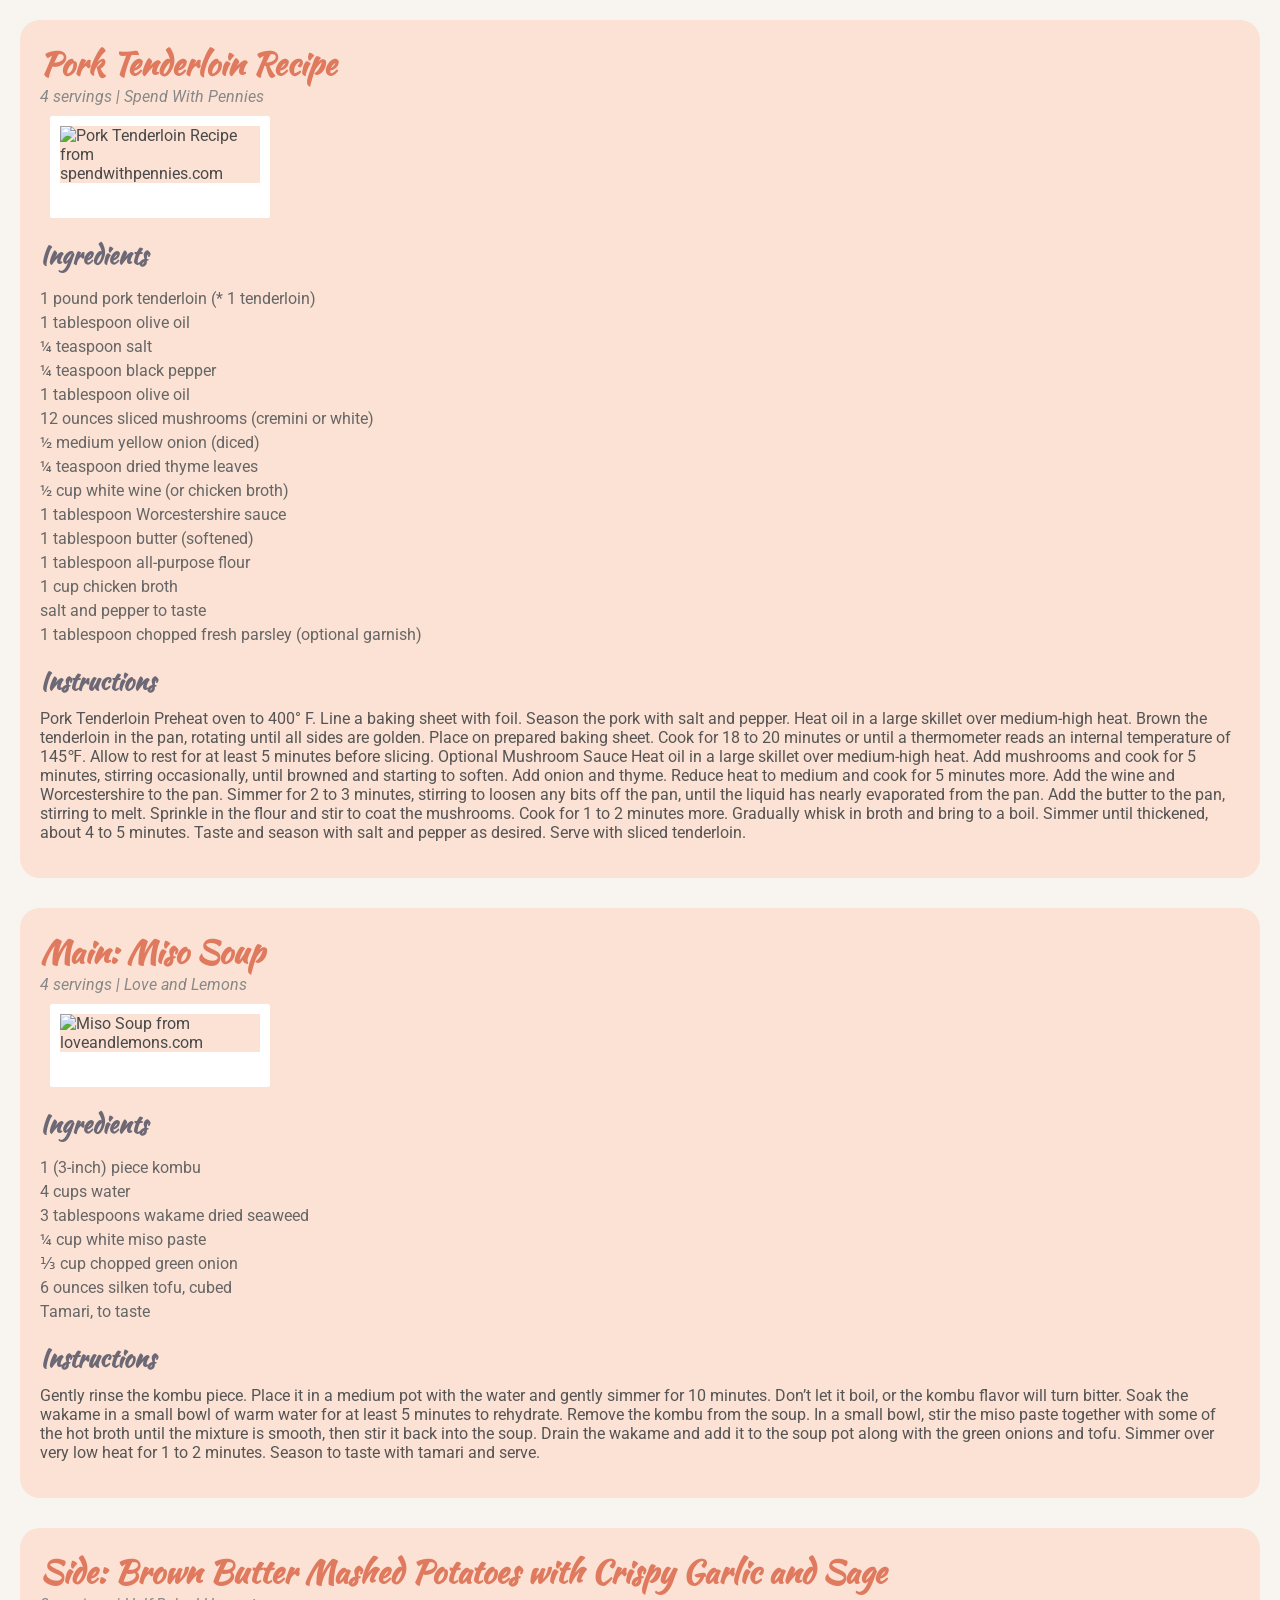
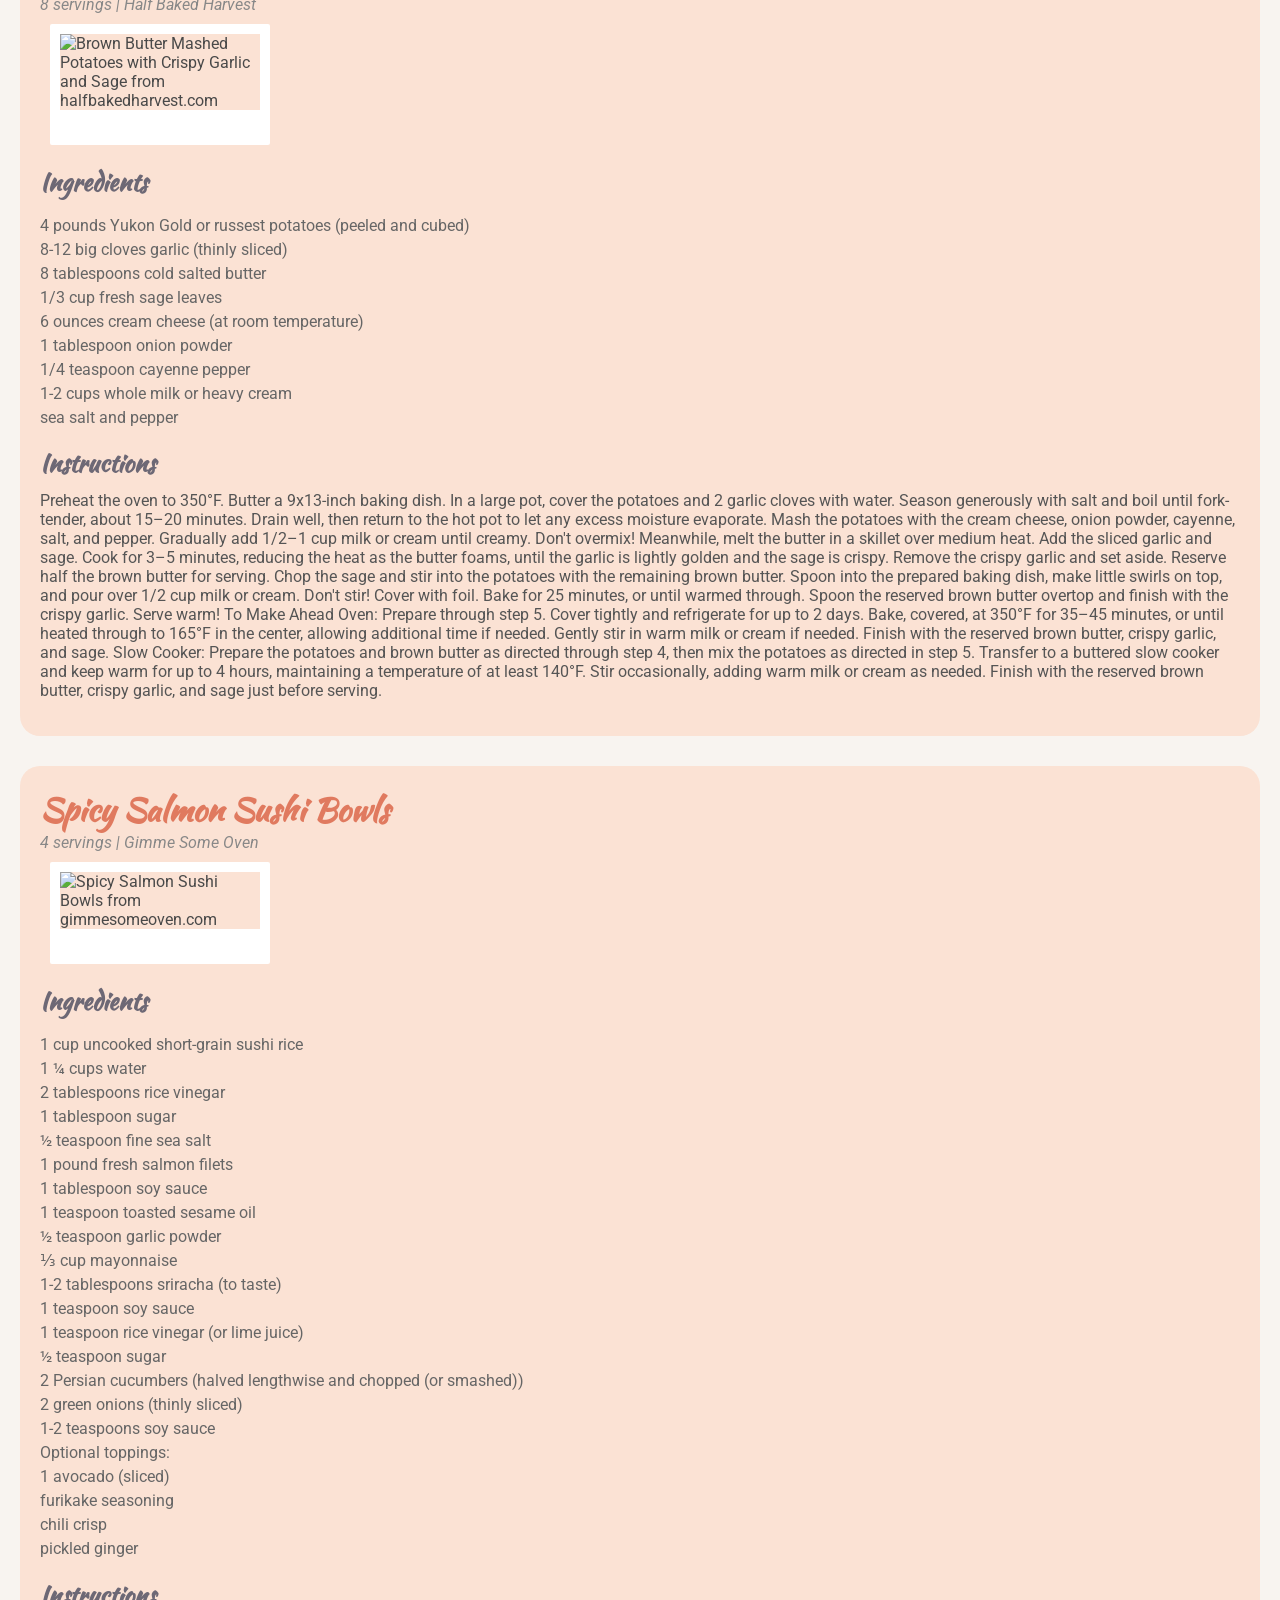
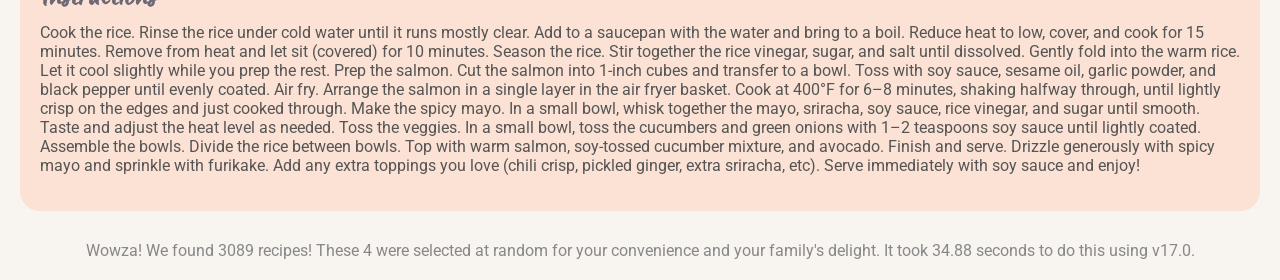
==== commit f01fdbca: "Update weekly meals 2026-11-20" ====
--- a/index.html
+++ b/index.html
@@ -75,110 +75,136 @@
     </head>
 	<body>
 		<div class="card">
-			<h1>Cilantro-Lime Cauliflower Quinoa Bowls</h1>
+			<h1>Pork Tenderloin Recipe</h1>
+			<i>4 servings | Spend With Pennies</i>
+<div class="polaroid">
+				<img src=https://www.spendwithpennies.com/wp-content/uploads/2026/08/cropped-Pork-Tenderloin-Recipe-SpendWithPennies.jpg alt="Pork Tenderloin Recipe from spendwithpennies.com" loading="lazy" />
+			</div>
+			<h2>Ingredients</h2>
+			<ul>
+				<li>1 pound pork tenderloin (* 1 tenderloin)</li>
+				<li>1 tablespoon olive oil</li>
+				<li>¼ teaspoon salt</li>
+				<li>¼ teaspoon black pepper</li>
+				<li>1 tablespoon olive oil</li>
+				<li>12 ounces sliced mushrooms (cremini or white)</li>
+				<li>½ medium yellow onion (diced)</li>
+				<li>¼ teaspoon dried thyme leaves</li>
+				<li>½ cup white wine (or chicken broth)</li>
+				<li>1 tablespoon Worcestershire sauce</li>
+				<li>1 tablespoon butter (softened)</li>
+				<li>1 tablespoon all-purpose flour</li>
+				<li>1 cup chicken broth</li>
+				<li>salt and pepper to taste</li>
+				<li>1 tablespoon chopped fresh parsley (optional garnish)</li>
+			</ul>
+			<h2>Instructions</h2>
+			<p>Pork Tenderloin
+Preheat oven to 400° F. Line a baking sheet with foil.
+Season the pork with salt and pepper.
+Heat oil in a large skillet over medium-high heat. Brown the tenderloin in the pan, rotating until all sides are golden. Place on prepared baking sheet.
+Cook for 18 to 20 minutes or until a thermometer reads an internal temperature of 145℉.
+Allow to rest for at least 5 minutes before slicing.
+Optional Mushroom Sauce
+Heat oil in a large skillet over medium-high heat. Add mushrooms and cook for 5 minutes, stirring occasionally, until browned and starting to soften.
+Add onion and thyme. Reduce heat to medium and cook for 5 minutes more.
+Add the wine and Worcestershire to the pan. Simmer for 2 to 3 minutes, stirring to loosen any bits off the pan, until the liquid has nearly evaporated from the pan.
+Add the butter to the pan, stirring to melt. Sprinkle in the flour and stir to coat the mushrooms. Cook for 1 to 2 minutes more.
+Gradually whisk in broth and bring to a boil.
+Simmer until thickened, about 4 to 5 minutes. Taste and season with salt and pepper as desired. Serve with sliced tenderloin.</p>
+		</div>
+		<div class="card">
+			<h1>Main: Miso Soup</h1>
+			<i>4 servings | Love and Lemons</i>
+<div class="polaroid">
+				<img src=https://cdn.loveandlemons.com/wp-content/uploads/opengraph/2021/01/miso-soup-1.jpg alt="Miso Soup from loveandlemons.com" loading="lazy" />
+			</div>
+			<h2>Ingredients</h2>
+			<ul>
+				<li>1 (3-inch) piece kombu</li>
+				<li>4 cups water</li>
+				<li>3 tablespoons wakame dried seaweed</li>
+				<li>¼ cup white miso paste</li>
+				<li>⅓ cup chopped green onion</li>
+				<li>6 ounces silken tofu, cubed</li>
+				<li>Tamari, to taste</li>
+			</ul>
+			<h2>Instructions</h2>
+			<p>Gently rinse the kombu piece. Place it in a medium pot with the water and gently simmer for 10 minutes. Don’t let it boil, or the kombu flavor will turn bitter.
+Soak the wakame in a small bowl of warm water for at least 5 minutes to rehydrate.
+Remove the kombu from the soup. In a small bowl, stir the miso paste together with some of the hot broth until the mixture is smooth, then stir it back into the soup.
+Drain the wakame and add it to the soup pot along with the green onions and tofu. Simmer over very low heat for 1 to 2 minutes. Season to taste with tamari and serve.</p>
+		</div>
+		<div class="card">
+			<h1>Side: Brown Butter Mashed Potatoes with Crispy Garlic and Sage</h1>
+			<i>8 servings | Half Baked Harvest</i>
+<div class="polaroid">
+				<img src=https://www.halfbakedharvest.com/wp-content/uploads/2026/11/Brown-Butter-Mashed-Potatoes-with-Crispy-Garlic-and-Sage-1-scaled.jpg alt="Brown Butter Mashed Potatoes with Crispy Garlic and Sage from halfbakedharvest.com" loading="lazy" />
+			</div>
+			<h2>Ingredients</h2>
+			<ul>
+				<li>4 pounds Yukon Gold or russest potatoes (peeled and cubed)</li>
+				<li>8-12 big cloves garlic (thinly sliced)</li>
+				<li>8 tablespoons cold salted butter</li>
+				<li>1/3 cup fresh sage leaves</li>
+				<li>6 ounces cream cheese (at room temperature)</li>
+				<li>1 tablespoon onion powder</li>
+				<li>1/4 teaspoon cayenne pepper</li>
+				<li>1-2 cups whole milk or heavy cream</li>
+				<li>sea salt and pepper</li>
+			</ul>
+			<h2>Instructions</h2>
+			<p>Preheat the oven to 350°F. Butter a 9x13-inch baking dish.
+In a large pot, cover the potatoes and 2 garlic cloves with water. Season generously with salt and boil until fork-tender, about 15–20 minutes. Drain well, then return to the hot pot to let any excess moisture evaporate.
+Mash the potatoes with the cream cheese, onion powder, cayenne, salt, and pepper. Gradually add 1/2–1 cup milk or cream until creamy. Don't overmix!
+Meanwhile, melt the butter in a skillet over medium heat. Add the sliced garlic and sage. Cook for 3–5 minutes, reducing the heat as the butter foams, until the garlic is lightly golden and the sage is crispy. Remove the crispy garlic and set aside. Reserve half the brown butter for serving.
+Chop the sage and stir into the potatoes with the remaining brown butter. Spoon into the prepared baking dish, make little swirls on top, and pour over 1/2 cup milk or cream. Don't stir! Cover with foil.
+Bake for 25 minutes, or until warmed through. Spoon the reserved brown butter overtop and finish with the crispy garlic. Serve warm!
+To Make Ahead
+Oven: Prepare through step 5. Cover tightly and refrigerate for up to 2 days. Bake, covered, at 350°F for 35–45 minutes, or until heated through to 165°F in the center, allowing additional time if needed. Gently stir in warm milk or cream if needed. Finish with the reserved brown butter, crispy garlic, and sage.
+Slow Cooker: Prepare the potatoes and brown butter as directed through step 4, then mix the potatoes as directed in step 5. Transfer to a buttered slow cooker and keep warm for up to 4 hours, maintaining a temperature of at least 140°F. Stir occasionally, adding warm milk or cream as needed. Finish with the reserved brown butter, crispy garlic, and sage just before serving.</p>
+		</div>
+		<div class="card">
+			<h1>Spicy Salmon Sushi Bowls</h1>
 			<i>4 servings | Gimme Some Oven</i>
 <div class="polaroid">
-				<img src=https://www.gimmesomeoven.com/wp-content/uploads/2025/03/Cilantro-Lime-Cauliflower-Quinoa-Bowls-11-225x225.jpg alt="Cilantro-Lime Cauliflower Quinoa Bowls from gimmesomeoven.com" loading="lazy" />
-			</div>
-			<h2>Ingredients</h2>
-			<ul>
-				<li>2 tablespoons avocado oil (or any neutral oil)</li>
-				<li>2 teaspoons chili powder</li>
-				<li>1 teaspoon each: garlic powder, ground cumin, smoked paprika, fine sea salt</li>
-				<li>1 medium cauliflower, cut into bite-sized florets</li>
-				<li>1 (15-ounce) can chickpeas, rinsed, drained and patted dry</li>
-				<li>1/4 cup lime juice</li>
-				<li>2 tablespoons avocado oil</li>
-				<li>1 tablespoon apple cider vinegar</li>
-				<li>1/2 teaspoon each: chili powder, fine sea salt, garlic powder, ground cumin</li>
-				<li>1 small red onion, thinly sliced</li>
-				<li>2/3 cup roasted pepitas, plus extra for garnish</li>
-				<li>2/3 cup chopped cilantro, plus extra for garnish</li>
-				<li>1 cup uncooked tri-color quinoa, rinsed and drained</li>
-				<li>1 avocado, sliced</li>
-			</ul>
-			<h2>Instructions</h2>
-			<p>Roast the cauliflower and chickpeas
-Heat oven to 425°F. In a large mixing bowl, whisk together the oil, chili powder, garlic powder, cumin, paprika and salt until combined. Add the cauliflower and chickpeas and gently toss until evenly coated. Pour the mixture out evenly onto a parchment-covered baking sheet. Bake for 35-40 minutes or until the cauliflower is slightly charred around the edges and the chickpeas are mostly crispy.
-Marinate the red onions
-Briefly rinse out the same mixing bowl. Add the lime juice, oil, vinegar, chili powder, salt, garlic powder and cumin and whisk to combine. Add the red onion, pepitas, cilantro and toss to combine.
-Cook the quinoa
-Rinse the quinoa in a fine-mesh strainer. Add the drained quinoa to a saucepan and mix with 1 ½ cups water. Cook over high heat until the water comes to a boil. Lower the heat to medium-low, cover and simmer for 10 minutes. Remove the pot from the heat and let it rest (still covered with the lid) for 5 minutes. Remove the lid and fluff the quinoa with a fork.
-Combine. Assemble the bowls with layers of quinoa, cauliflower and chickpeas, and the marinated onion mixture. Serve with avocado slices, plus extra pepitas or cilantro if desired, and enjoy!</p>
-		</div>
-		<div class="card">
-			<h1>Main: Baked Chicken Nuggets</h1>
-			<i>4 servings | Skinnytaste</i>
-<div class="polaroid">
-				<img src=https://www.skinnytaste.com/wp-content/uploads/2011/04/healthy-baked-chicken-nuggets.jpg alt="Baked Chicken Nuggets from skinnytaste.com" loading="lazy" />
-			</div>
-			<h2>Ingredients</h2>
-			<ul>
-				<li>16 ounces boneless and skinless chicken breasts ( from 2 large breasts)</li>
-				<li>1/2 teaspoon kosher salt ( and black pepper, to taste)</li>
-				<li>2 teaspoons olive oil</li>
-				<li>6 tablespoons whole wheat Italian seasoned breadcrumbs (or gluten-free crumbs)</li>
-				<li>2 tablespoons panko (or gluten-free panko)</li>
-				<li>2 tablespoons grated parmesan cheese</li>
-				<li>olive oil spray</li>
-			</ul>
-			<h2>Instructions</h2>
-			<p>Preheat oven to 425°F. Spray a baking sheet with olive oil spray.
-Cut the chicken into small bite sized pieces.
-Put the olive oil in one bowl and the breadcrumbs, panko and parmesan cheese in another.
-Season chicken with salt and pepper, then put in the bowl with the olive oil and mix well so the olive oil evenly coats all of the chicken.
-Put a few chunks of chicken at a time into the breadcrumb mixture to coat, then on the baking sheet.
-Lightly spray the top with olive oil spray then bake 8 - 10 minutes. Turn over then cook another 4 - 5 minutes or until cooked through.</p>
-		</div>
-		<div class="card">
-			<h1>Side: Roasted Butternut Squash</h1>
-			<i>8 servings | Skinnytaste</i>
-<div class="polaroid">
-				<img src=https://www.skinnytaste.com/wp-content/uploads/2024/09/Roasted-Butternut-Squash-3.jpg alt="Roasted Butternut Squash from skinnytaste.com" loading="lazy" />
-			</div>
-			<h2>Ingredients</h2>
-			<ul>
-				<li>2 large butternut squash (halved lengthwise, seeds scooped out and discarded (about 2 1/2 lbs)</li>
-				<li>1 tablespoon extra virgin olive oil</li>
-				<li>1/2 teaspoon kosher salt</li>
-				<li>fresh ground pepper (to taste)</li>
-			</ul>
-			<h2>Instructions</h2>
-			<p>Preheat the oven to 425F. Spray a large sheet pan with oil.
-Rub the flesh of the squash halves with olive oil and season with salt and black pepper. Lay the squash halves, cut side down on a rimmed sheet pan. Roast until you can pierce the flesh easily with a fork, about 40 to 45 minutes.
-Scoop it out and serve.
-This can be cubed and seasoned with more salt and served with a little butter and maple syrup, mashed in place of mashed potatoes, pureed, added to salads, or turned into butternut squash soup or a butternut squash sauce for pasta.</p>
-		</div>
-		<div class="card">
-			<h1>Salmon Cobb Salad with Lemon Garlic Vinaigrette</h1>
-			<i>6 servings | The Paleo Running Momma</i>
-<div class="polaroid">
-				<img src=https://www.paleorunningmomma.com/wp-content/uploads/2022/08/salmon-cobb-salad-2-1.jpg alt="Salmon Cobb Salad with Lemon Garlic Vinaigrette from paleorunningmomma.com" loading="lazy" />
-			</div>
-			<h2>Ingredients</h2>
-			<ul>
-				<li>Juice of one lemon</li>
-				<li>2 teaspoons dijon mustard</li>
-				<li>3 large cloves garlic (minced)</li>
-				<li>1/3 cup olive oil</li>
-				<li>1/4 teaspoon sea salt</li>
-				<li>1/4 teaspoon black pepper</li>
-				<li>1 lb salmon fillet</li>
-				<li>Olive oil</li>
-				<li>Coarse sea salt and freshly ground black pepper</li>
-				<li>8 slices bacon (cooked and crumbled*)</li>
-				<li>4 large eggs (hard boiled, cut into quarters**)</li>
-				<li>2 hearts of romaine (roughly chopped)</li>
-				<li>1 cup cherry tomatoes (halved)</li>
-				<li>1/2 seedless cucumber (sliced)</li>
-				<li>1 large ripe avocado</li>
-				<li>3 scallions (thinly sliced)</li>
-			</ul>
-			<h2>Instructions</h2>
-			<p>Preheat your oven to 400°F. Place the salmon fillet on a parchment paper lined baking sheet, drizzle all over with olive oil and generously sprinkle with coarse sea salt and black pepper. Bake in the preheated oven for 12-15 minutes or until salmon flakes with a fork.
-Have your bacon and hardboiled eggs cooked and ready**. For the dressing, you can whisk the ingredients together in a bowl or shake together in a lidded mason jar. I prefer a mason jar to easily store leftover dressing.
-In a large serving bowl, layer the chopped romaine, then arrange as desired the tomatoes, crumbled bacon, sliced hardboiled eggs and cucumber. Flake the baked salmon off of the skin with a fork and arrange over the salad, then peel and thinly slice the avocado and arrange over the salad. Sprinkle everything with sea salt and black pepper and garish with thinly sliced scallions. Once ready to serve, give the dressing a shake or whisk and drizzle the dressing all over the salad. Serve right away and enjoy!</p>
-		</div>
-		<p style="color: #888;text-align: center;">Wowza! We found 3078 recipes! These 4 were selected at random for your convenience and your family's delight. It took 36.29 seconds to do this using v17.0.</p>
+				<img src=https://www.gimmesomeoven.com/wp-content/uploads/2026/06/GSOSpicySalmonSushiBowls_Shot7_179-scaled.jpg alt="Spicy Salmon Sushi Bowls from gimmesomeoven.com" loading="lazy" />
+			</div>
+			<h2>Ingredients</h2>
+			<ul>
+				<li>1 cup uncooked short-grain sushi rice</li>
+				<li>1 ¼ cups water</li>
+				<li>2 tablespoons rice vinegar</li>
+				<li>1 tablespoon sugar</li>
+				<li>½ teaspoon fine sea salt</li>
+				<li>1 pound fresh salmon filets</li>
+				<li>1 tablespoon soy sauce</li>
+				<li>1 teaspoon toasted sesame oil</li>
+				<li>½ teaspoon garlic powder</li>
+				<li>⅓ cup mayonnaise</li>
+				<li>1-2 tablespoons sriracha (to taste)</li>
+				<li>1 teaspoon soy sauce</li>
+				<li>1 teaspoon rice vinegar (or lime juice)</li>
+				<li>½ teaspoon sugar</li>
+				<li>2 Persian cucumbers (halved lengthwise and chopped (or smashed))</li>
+				<li>2 green onions (thinly sliced)</li>
+				<li>1-2 teaspoons soy sauce</li>
+				<li>Optional toppings:</li>
+				<li>1 avocado (sliced)</li>
+				<li>furikake seasoning</li>
+				<li>chili crisp</li>
+				<li>pickled ginger</li>
+			</ul>
+			<h2>Instructions</h2>
+			<p>Cook the rice. Rinse the rice under cold water until it runs mostly clear. Add to a saucepan with the water and bring to a boil. Reduce heat to low, cover, and cook for 15 minutes. Remove from heat and let sit (covered) for 10 minutes.
+Season the rice. Stir together the rice vinegar, sugar, and salt until dissolved. Gently fold into the warm rice. Let it cool slightly while you prep the rest.
+Prep the salmon. Cut the salmon into 1-inch cubes and transfer to a bowl. Toss with soy sauce, sesame oil, garlic powder, and black pepper until evenly coated.
+Air fry. Arrange the salmon in a single layer in the air fryer basket. Cook at 400°F for 6–8 minutes, shaking halfway through, until lightly crisp on the edges and just cooked through.
+Make the spicy mayo. In a small bowl, whisk together the mayo, sriracha, soy sauce, rice vinegar, and sugar until smooth. Taste and adjust the heat level as needed.
+Toss the veggies. In a small bowl, toss the cucumbers and green onions with 1–2 teaspoons soy sauce until lightly coated.
+Assemble the bowls. Divide the rice between bowls. Top with warm salmon, soy-tossed cucumber mixture, and avocado.
+Finish and serve. Drizzle generously with spicy mayo and sprinkle with furikake. Add any extra toppings you love (chili crisp, pickled ginger, extra sriracha, etc). Serve immediately with soy sauce and enjoy!</p>
+		</div>
+		<p style="color: #888;text-align: center;">Wowza! We found 3089 recipes! These 4 were selected at random for your convenience and your family's delight. It took 34.88 seconds to do this using v17.0.</p>
 </body>
 </html>
